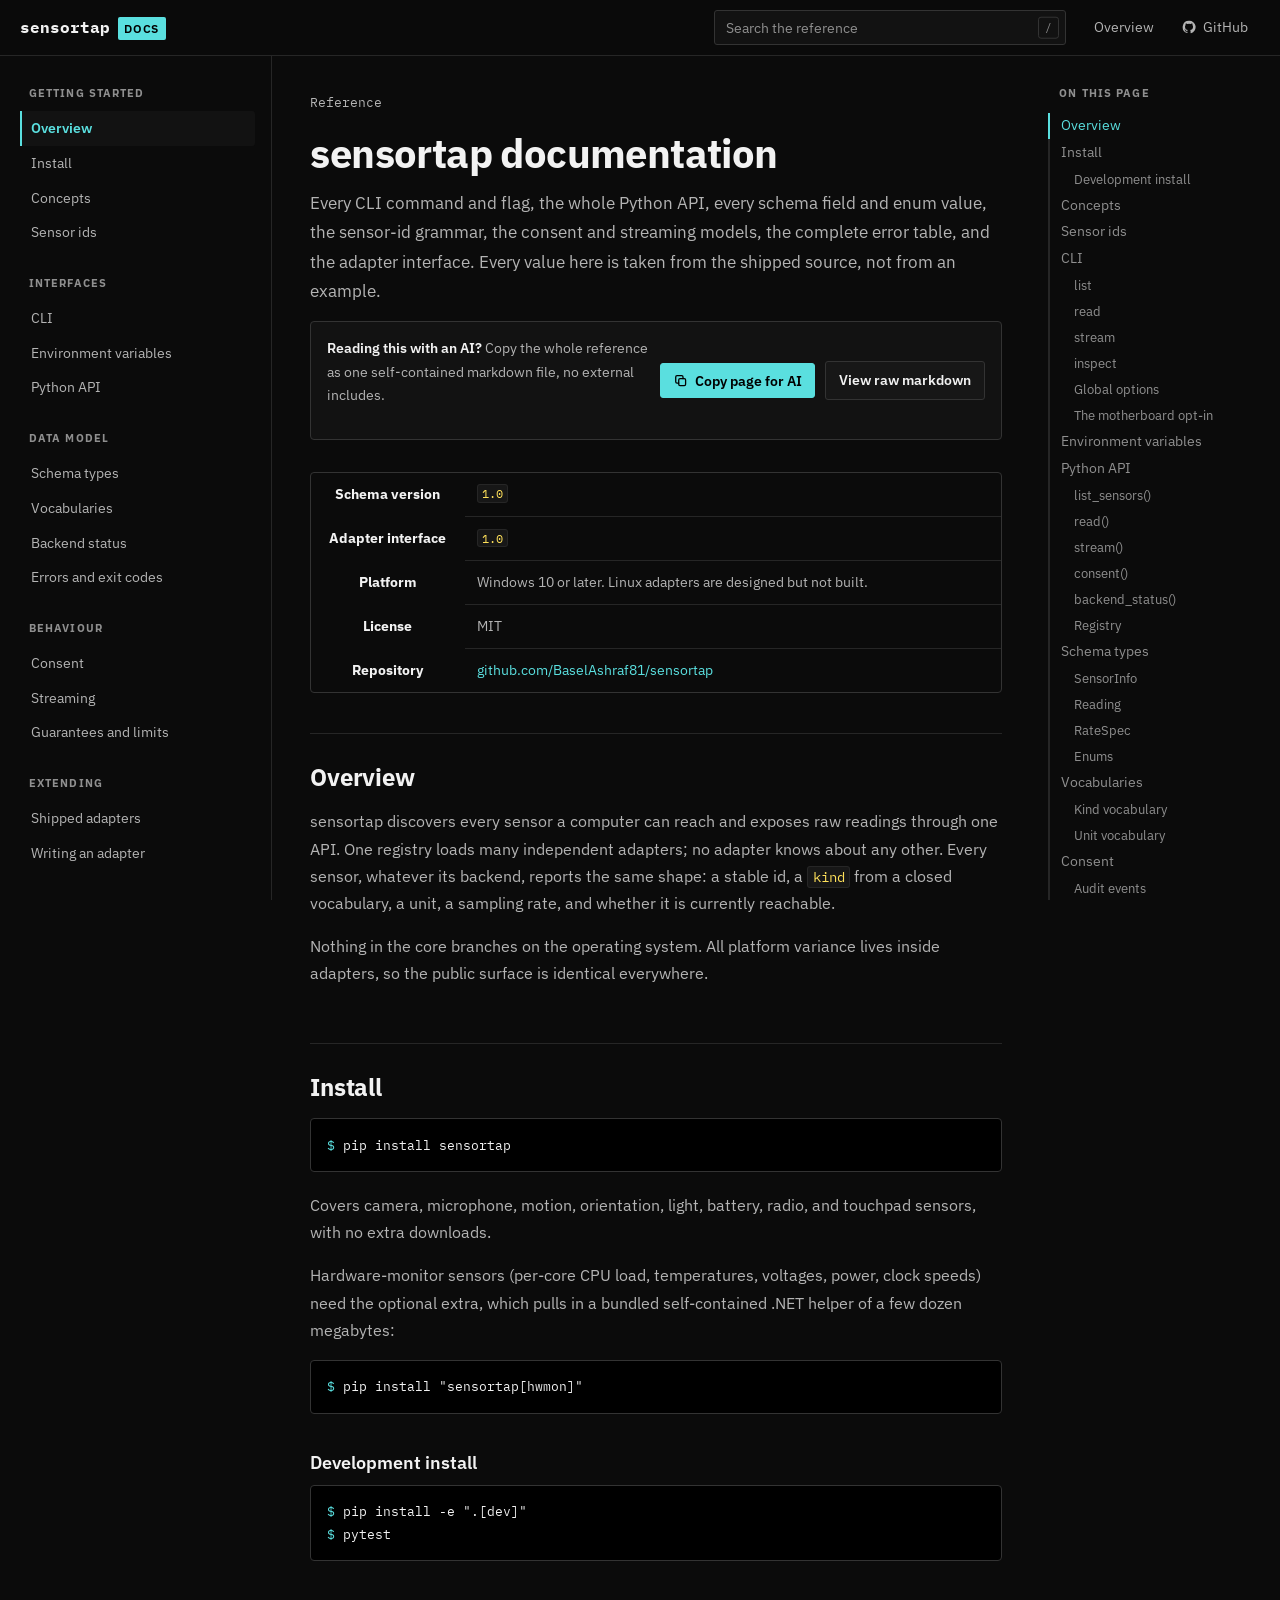
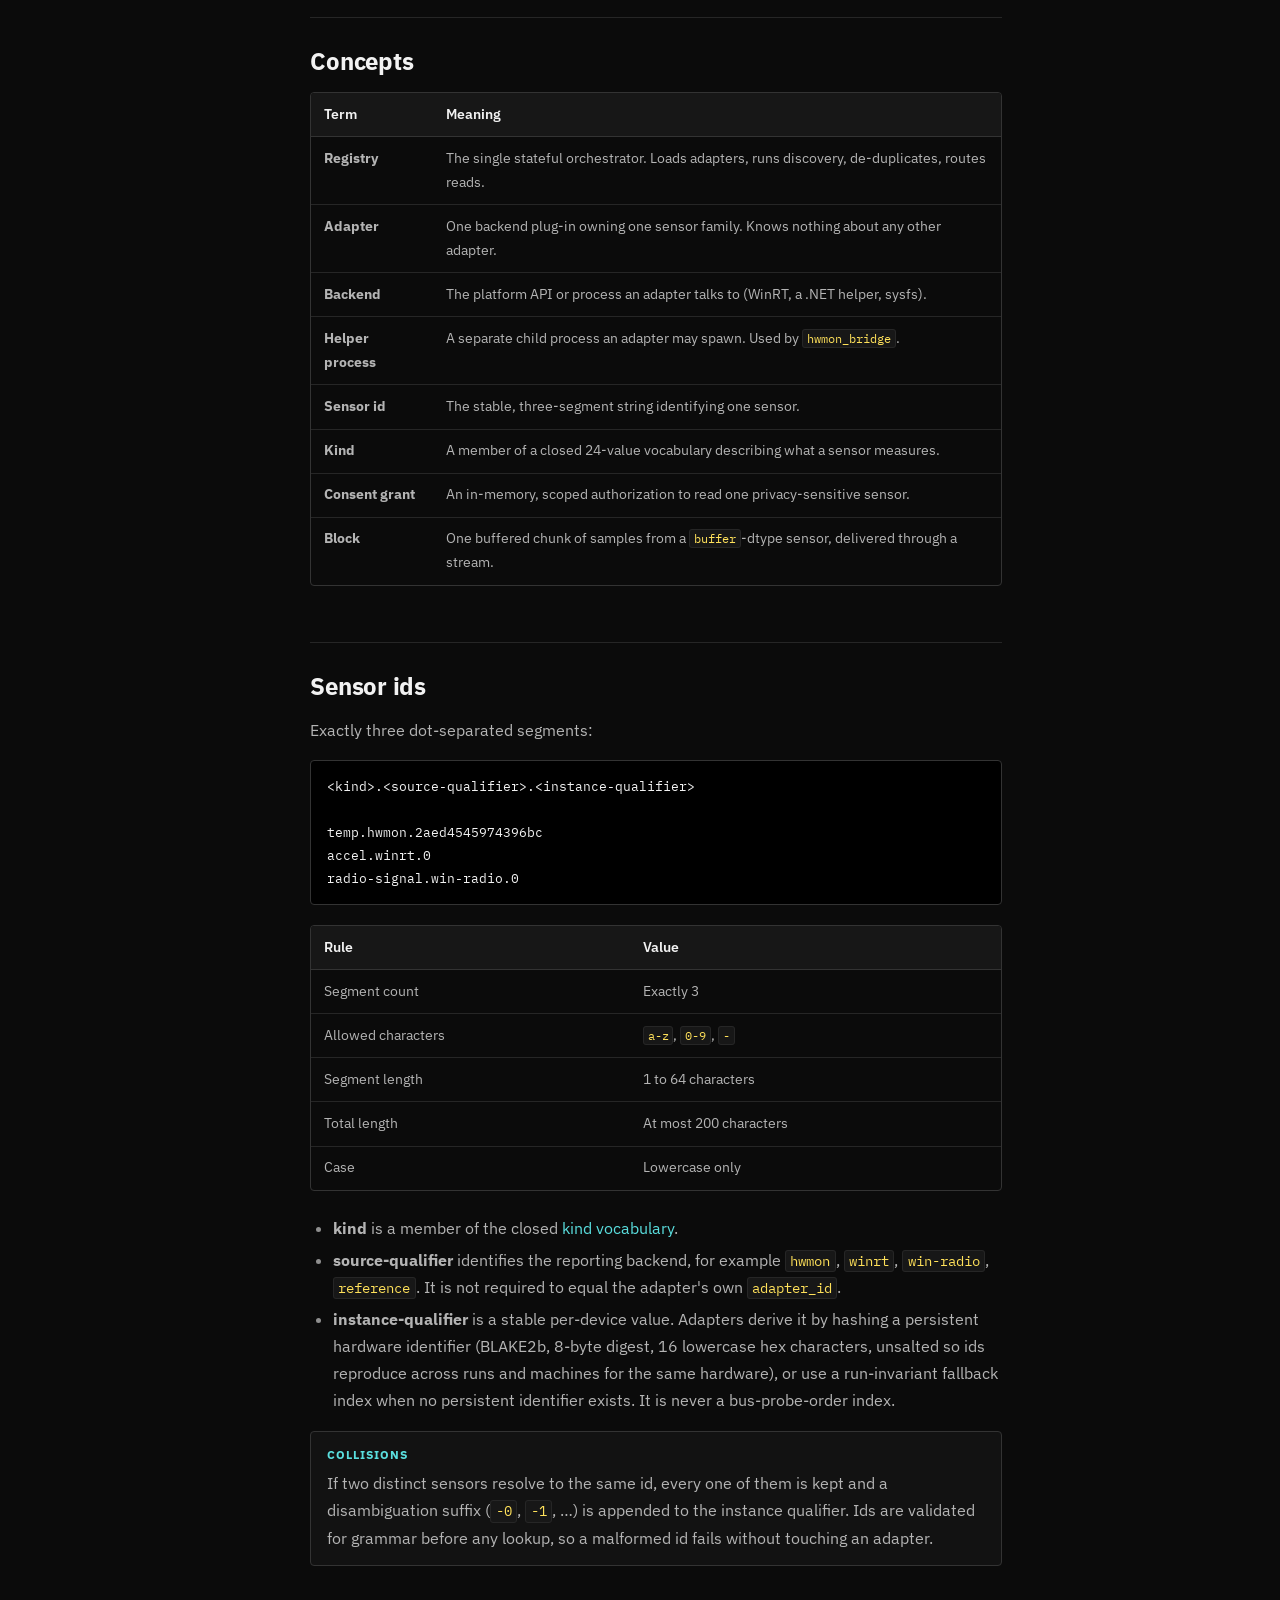
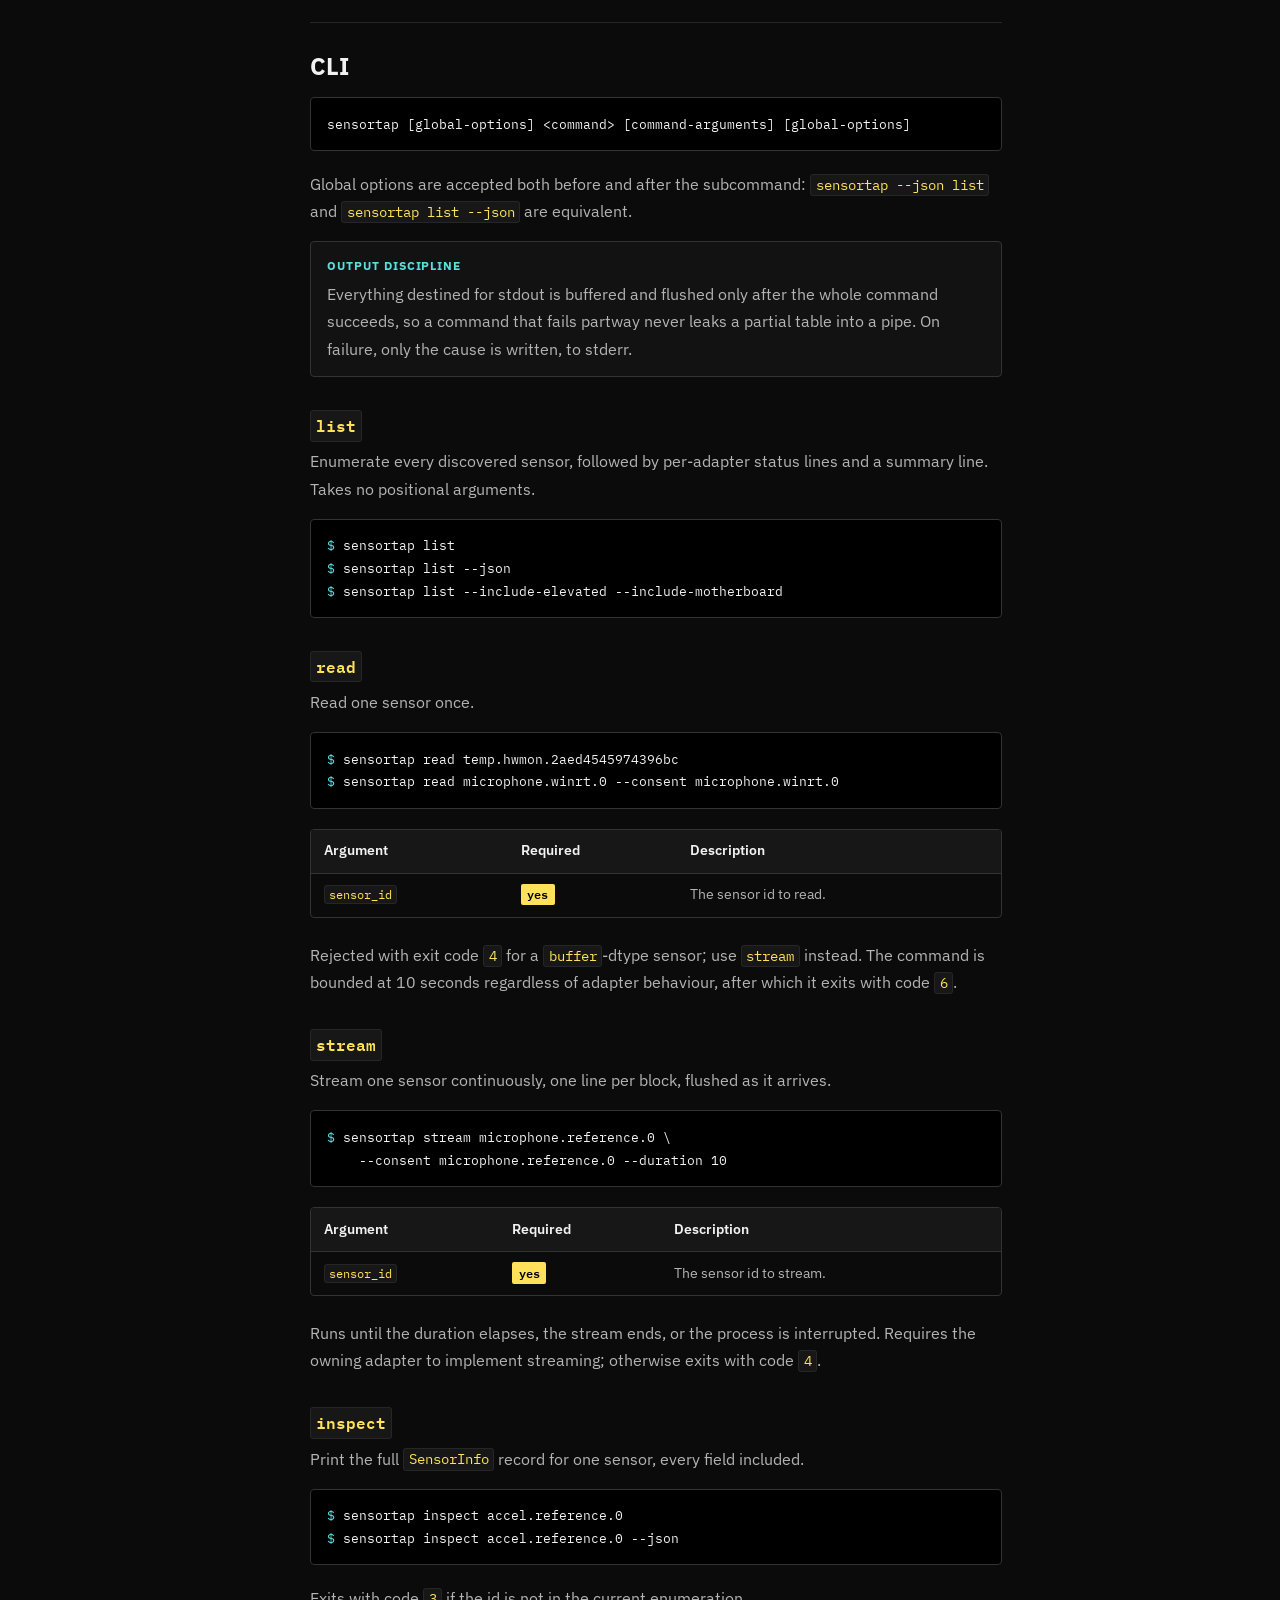
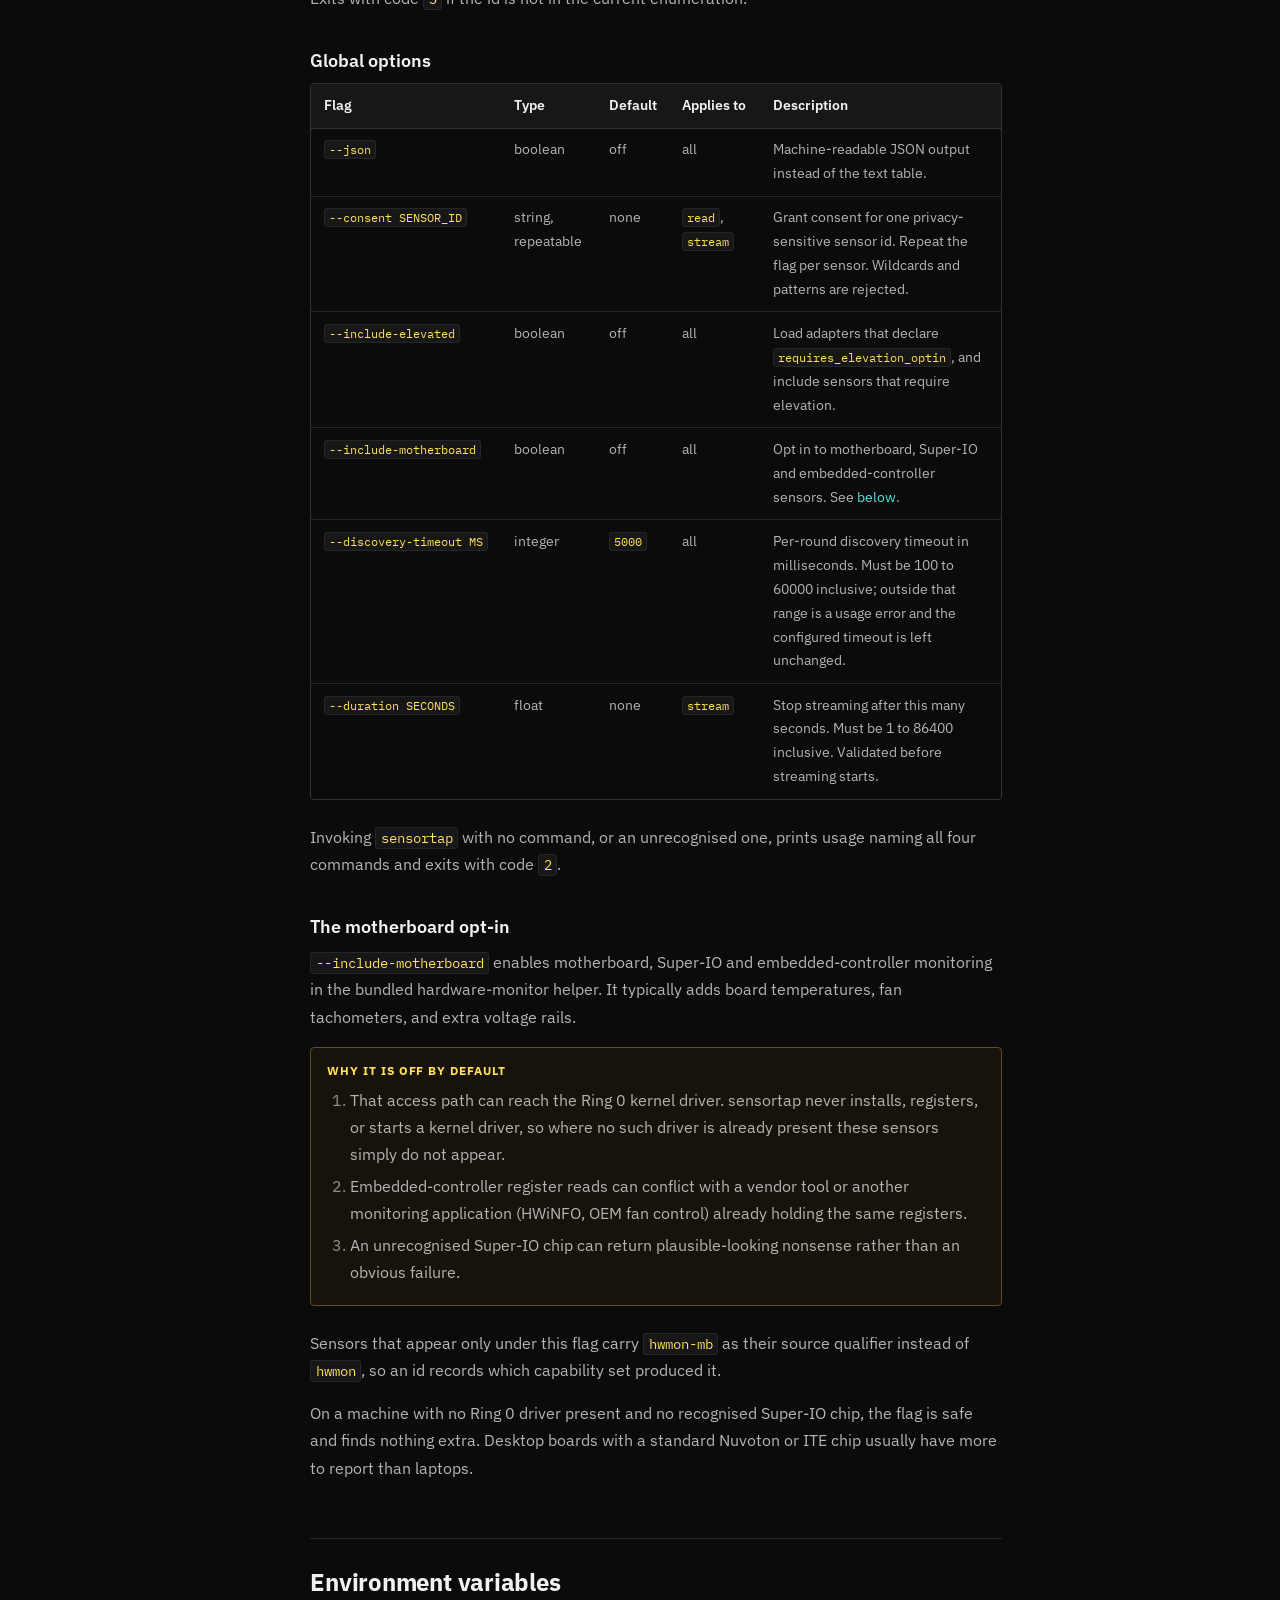
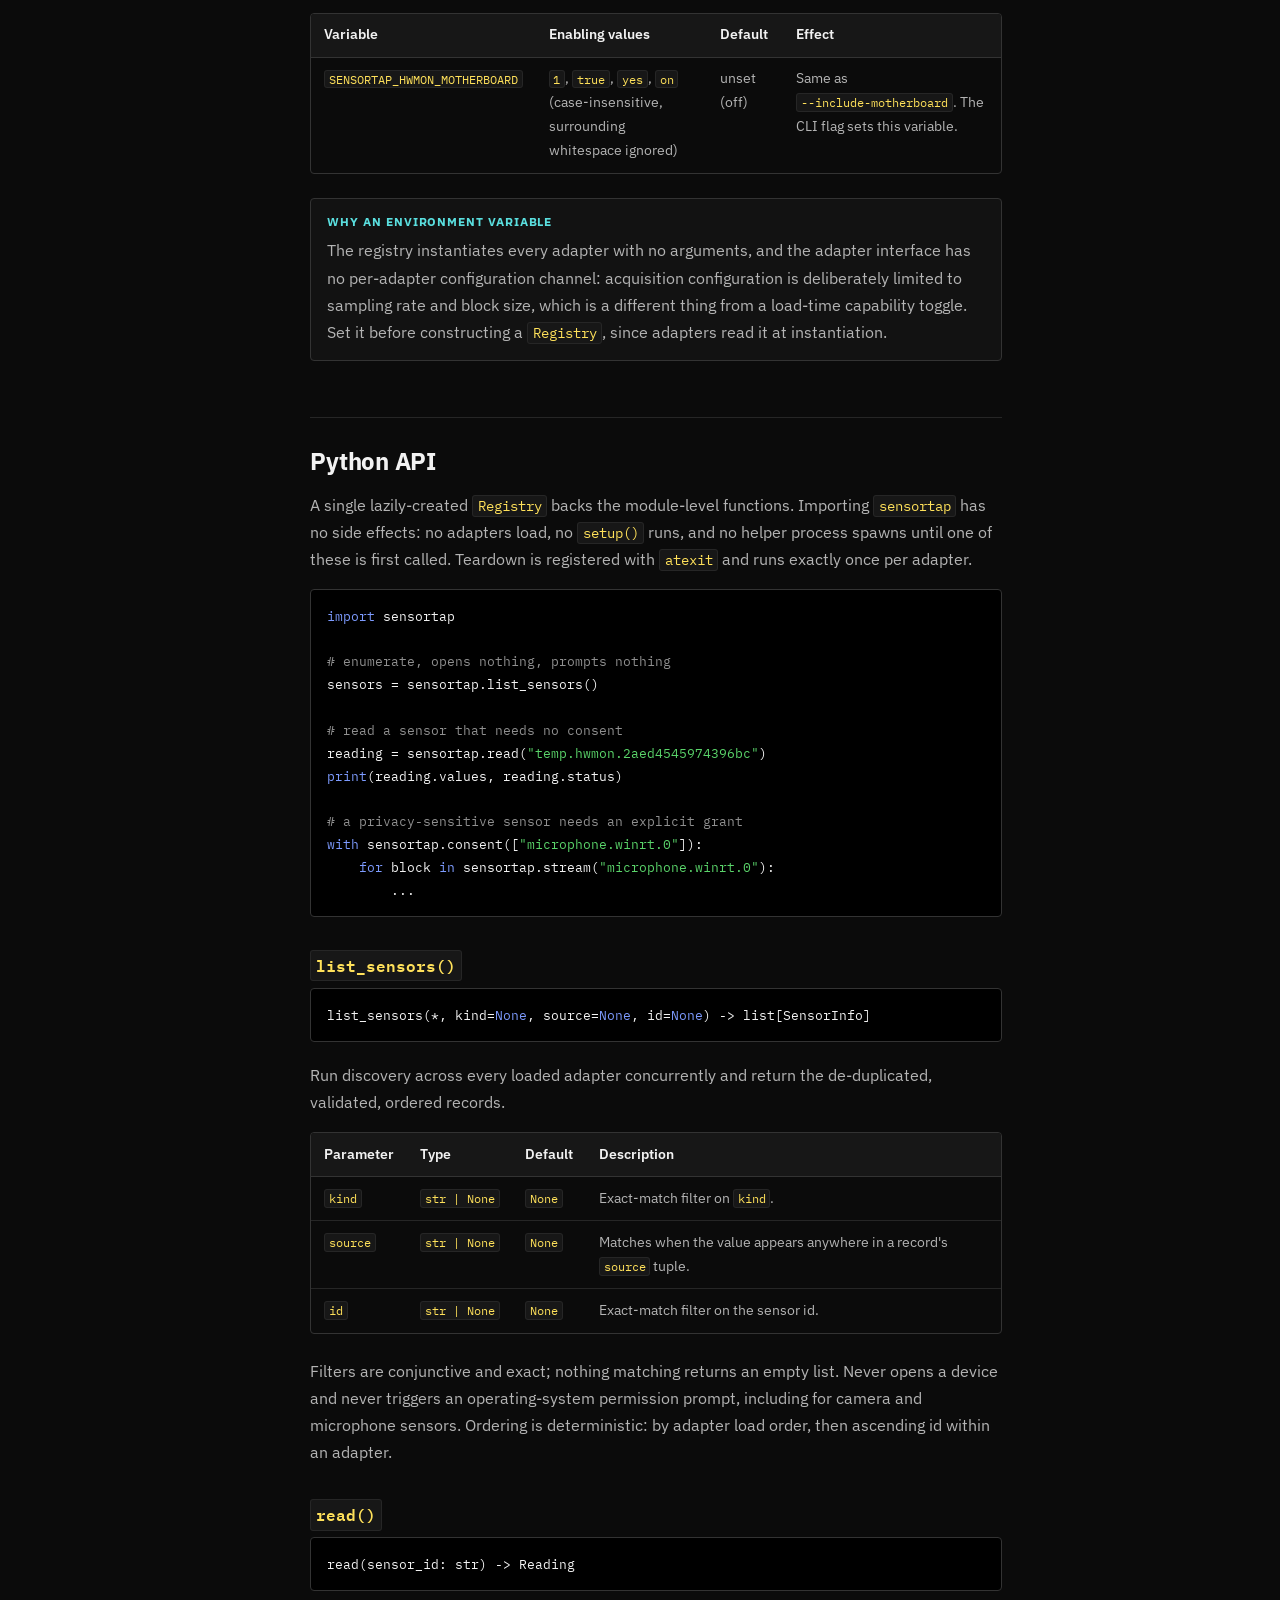
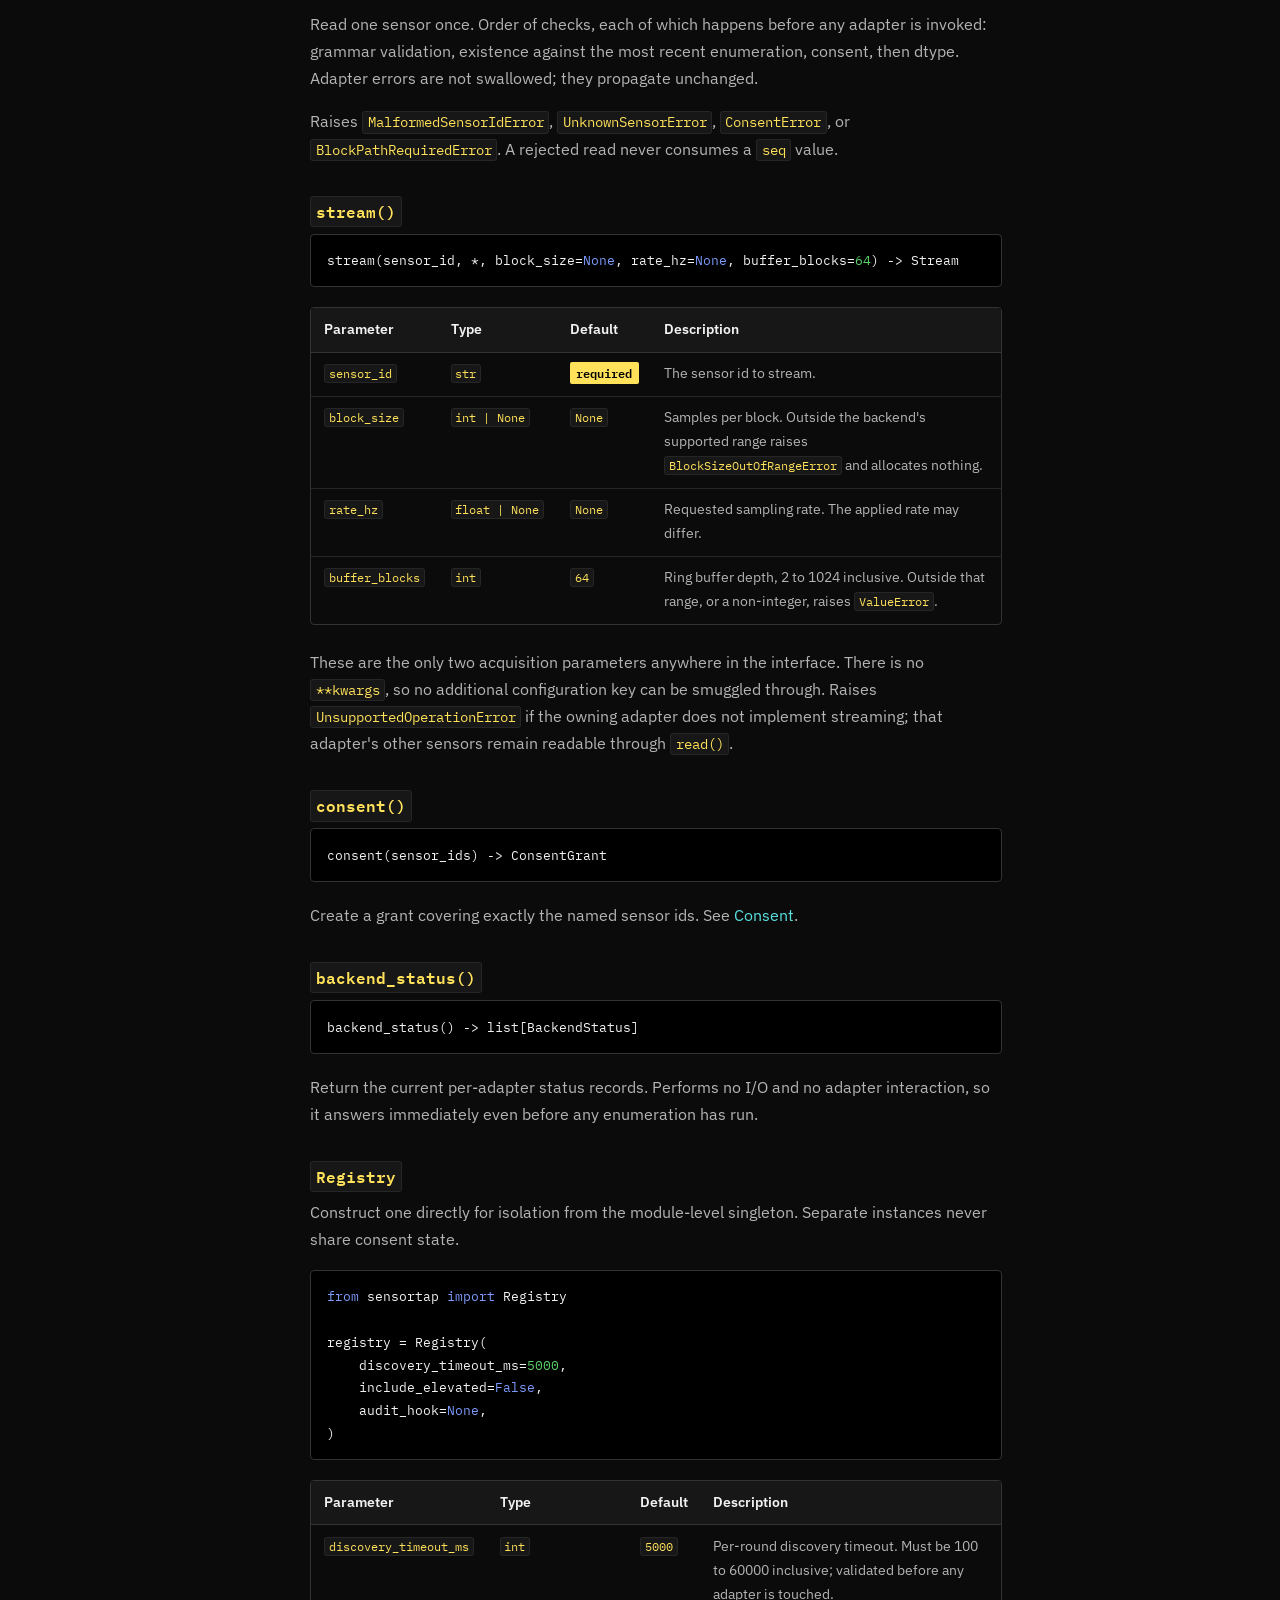
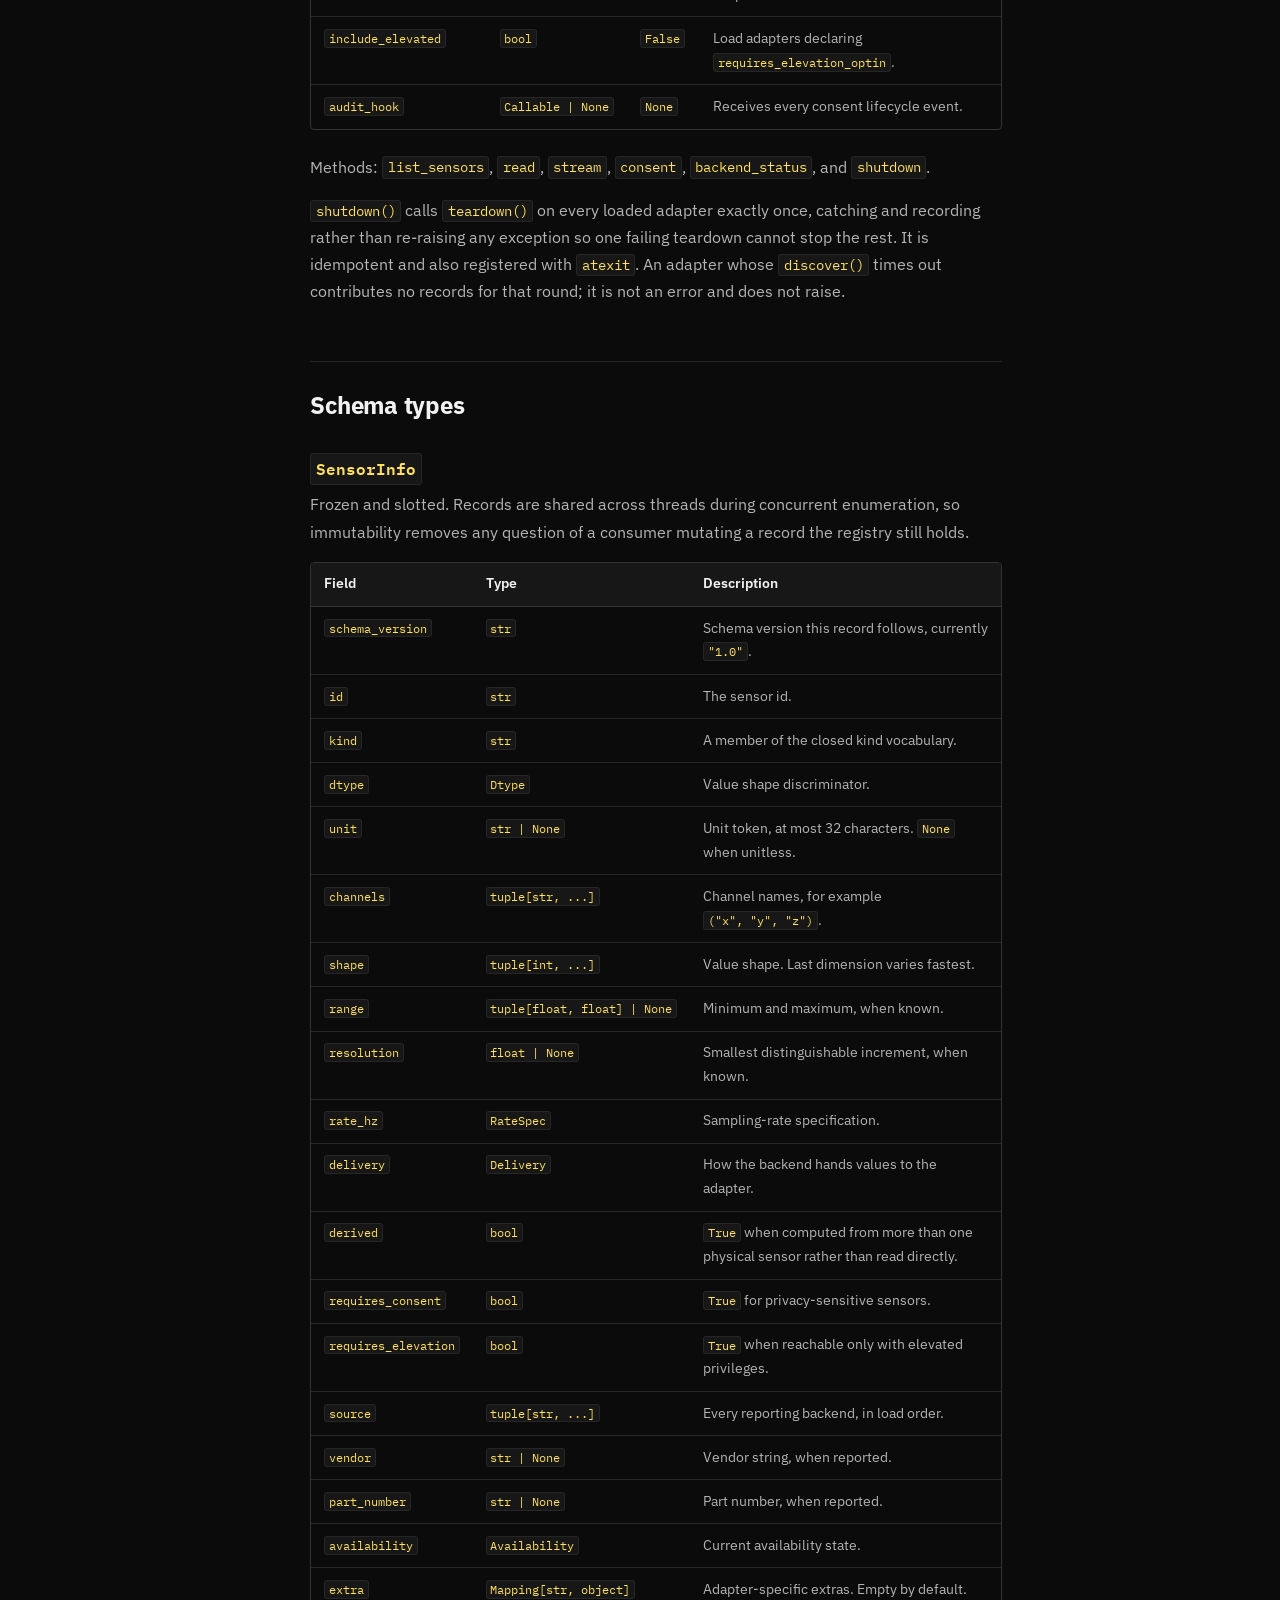
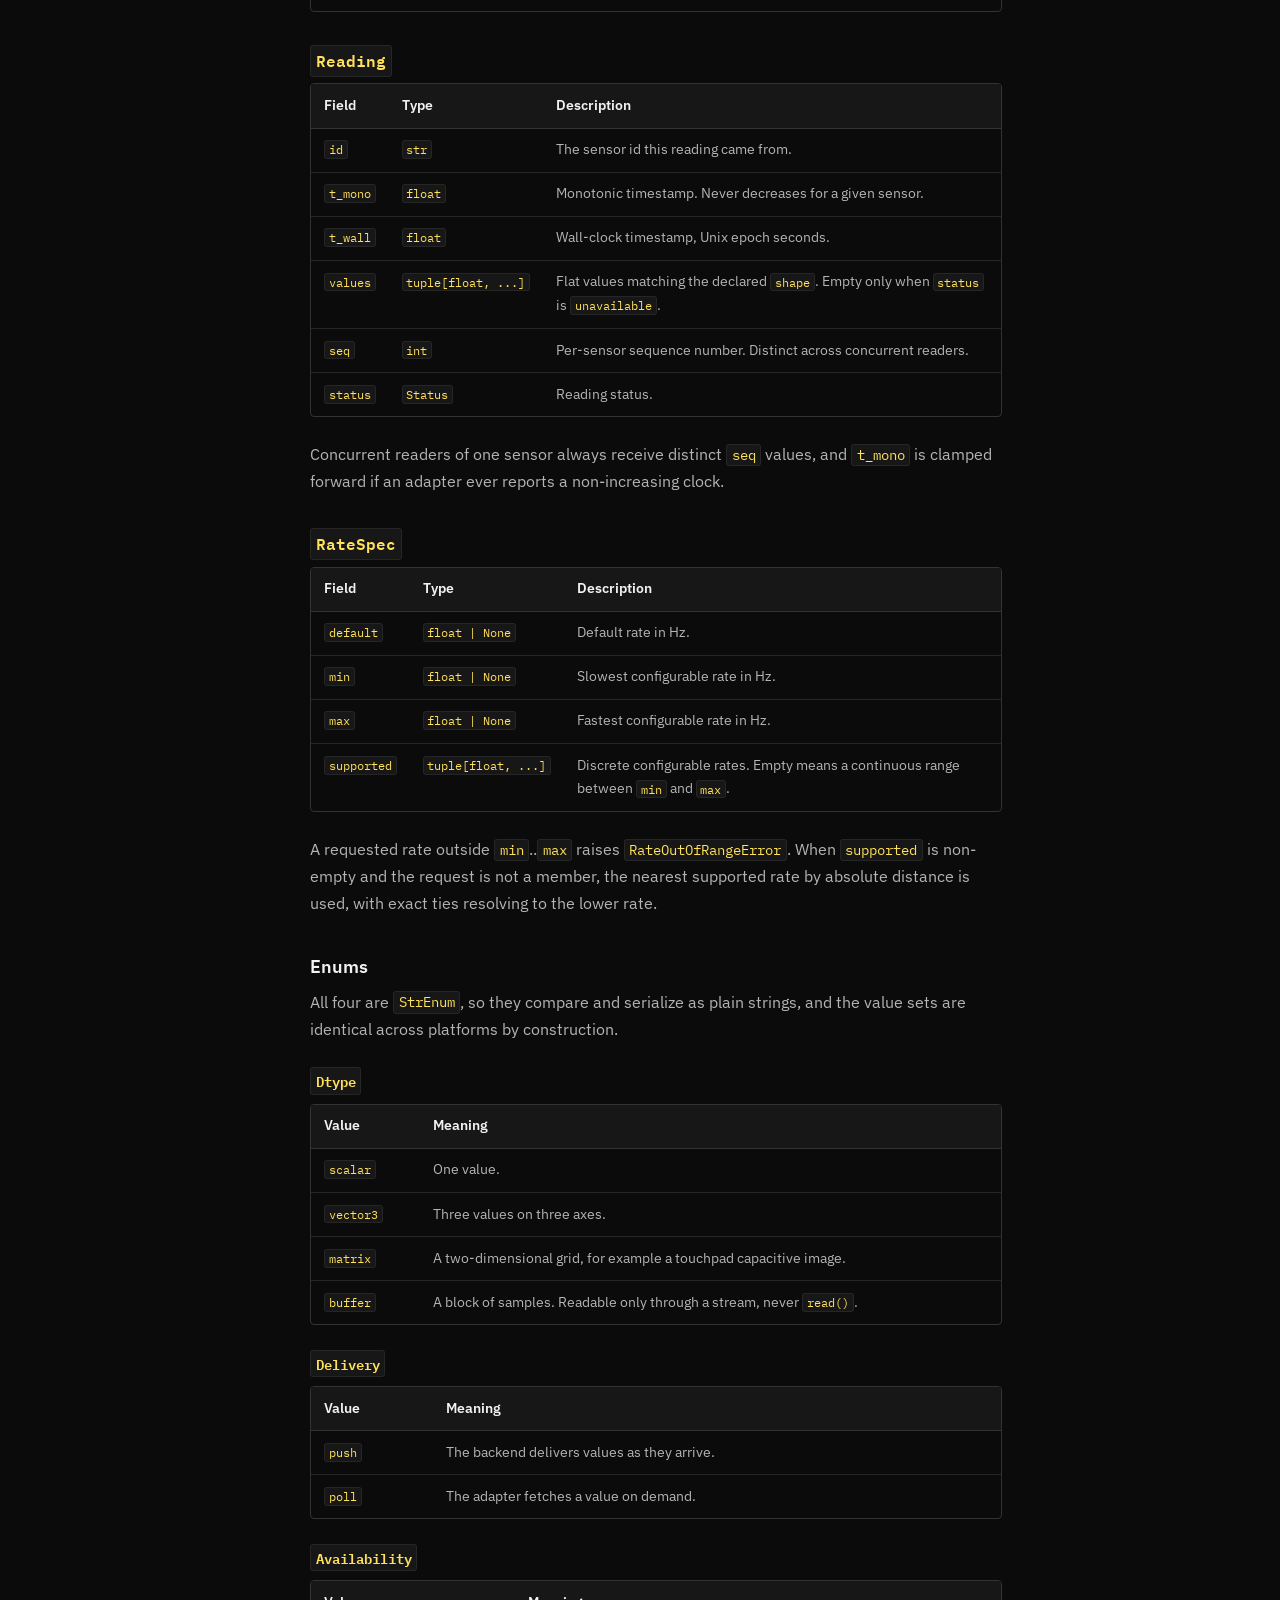
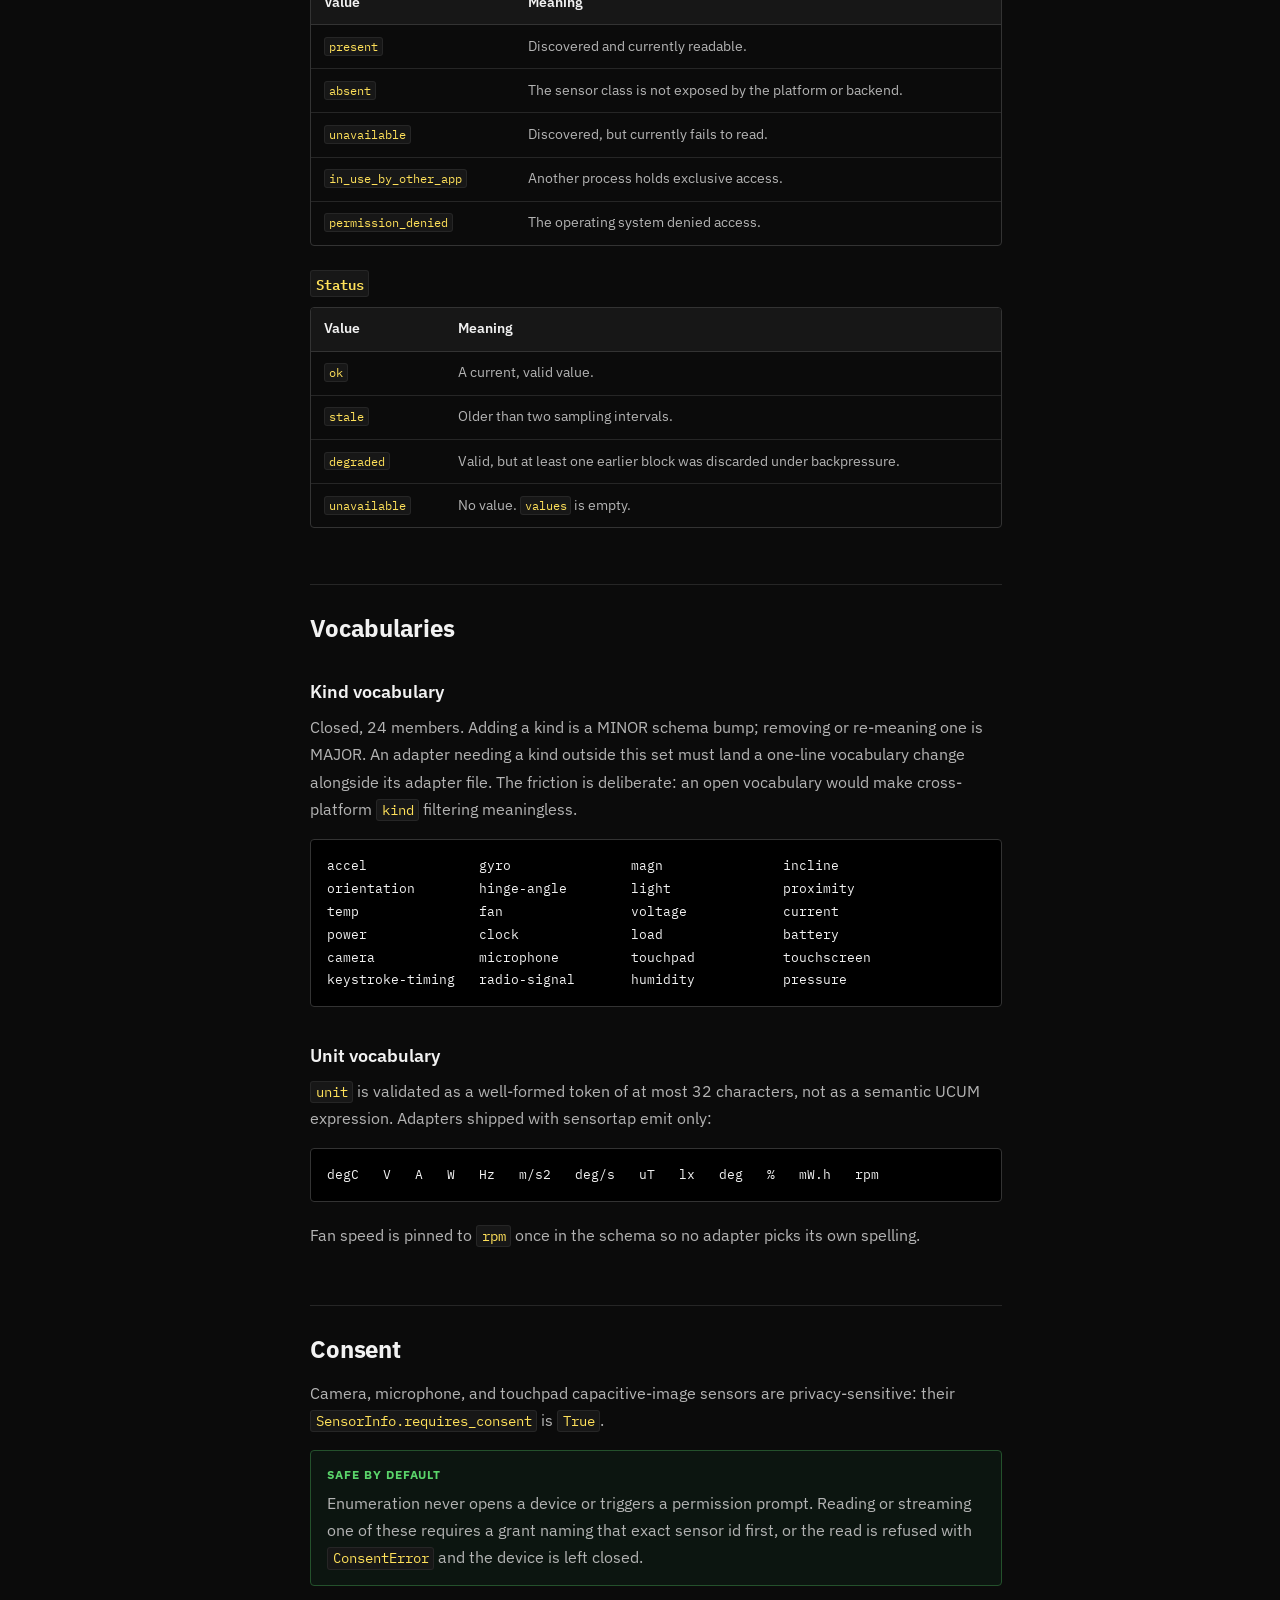
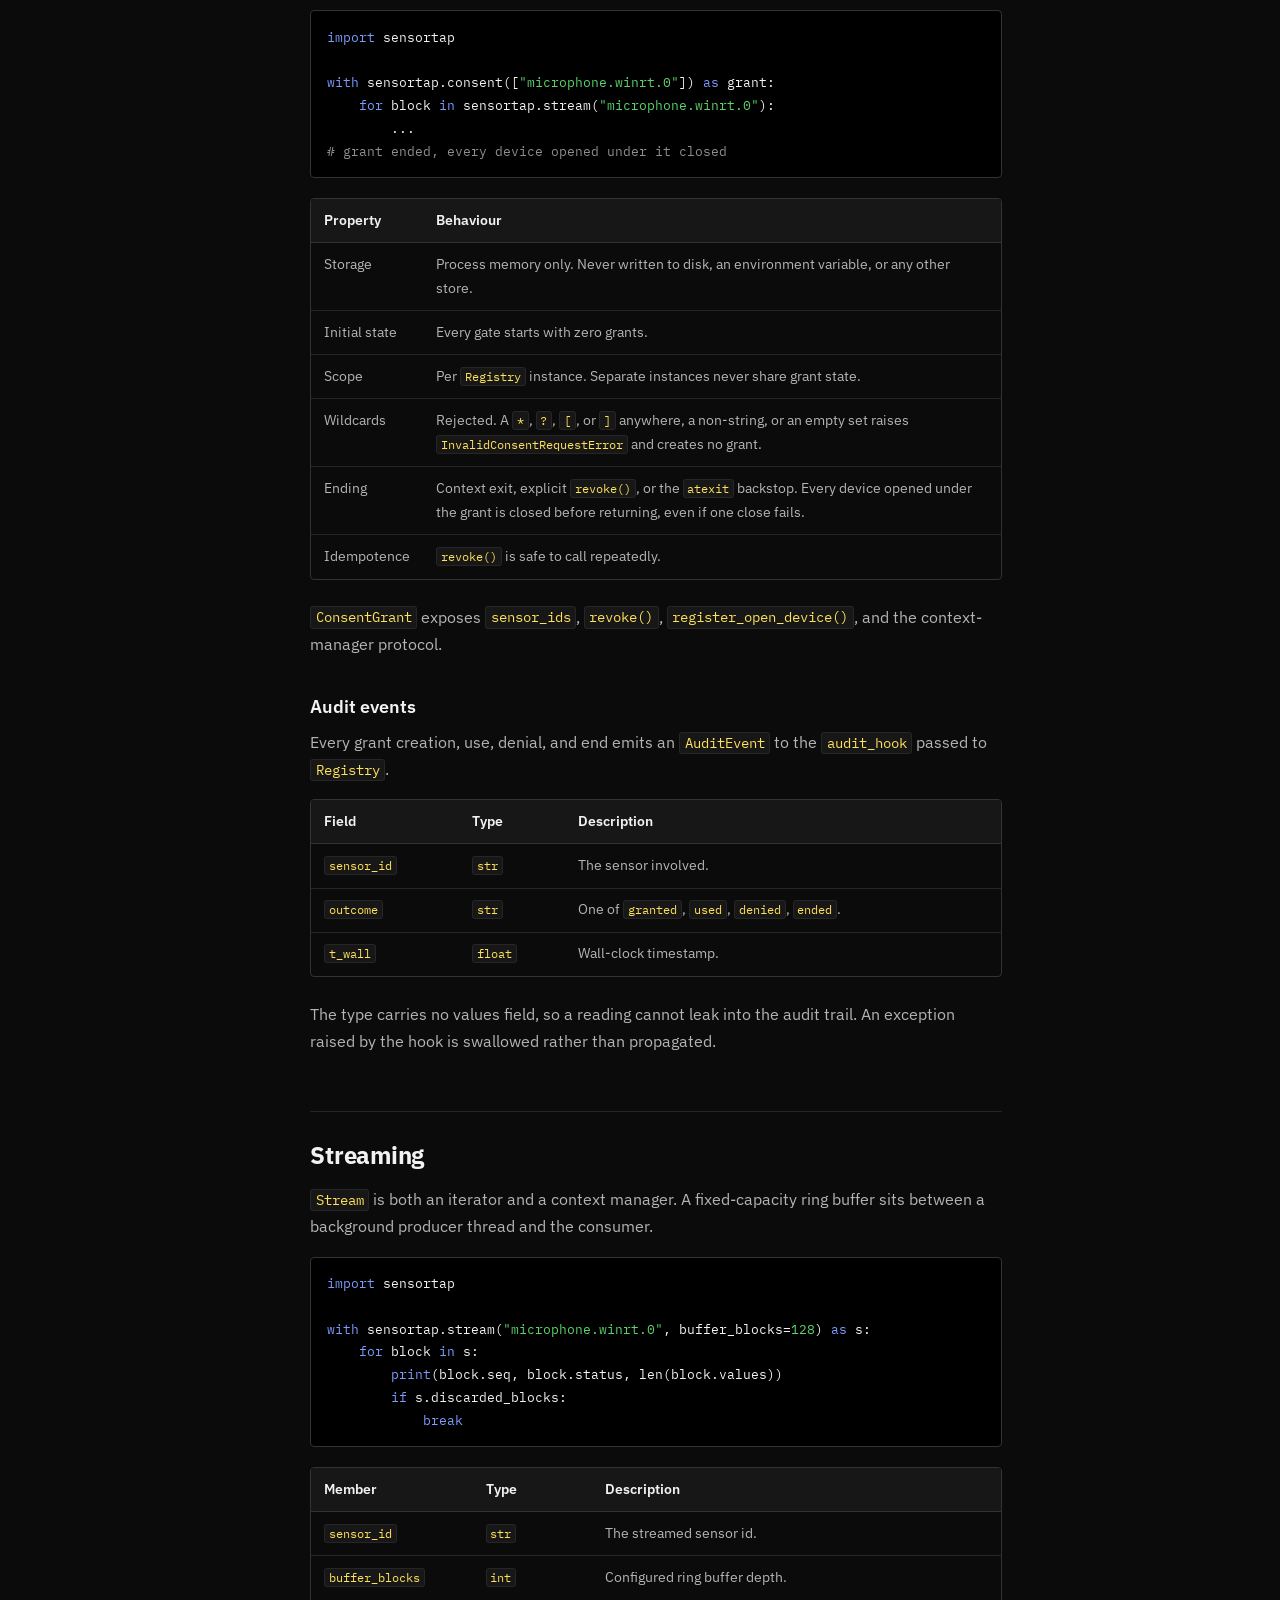
==== docs/site/docs/index.html @ 8d40420c "Add documentation site with search, TOC, and copy-for-AI" ====
<!DOCTYPE html>
<html lang="en">
<head>
<meta charset="utf-8">
<meta name="viewport" content="width=device-width, initial-scale=1">

<title>sensortap documentation: CLI, Python API, schema, adapters</title>
<meta name="description" content="Complete sensortap reference: every CLI command and flag, the Python API, schema fields and enums, sensor-id grammar, consent and streaming models, error and exit-code tables, and the adapter interface.">
<link rel="canonical" href="https://baselashraf.com/sensortap/docs/">
<meta name="author" content="Basel Ashraf">
<meta name="theme-color" content="#0b0b0b">

<meta property="og:type" content="website">
<meta property="og:site_name" content="Basel Ashraf">
<meta property="og:title" content="sensortap documentation">
<meta property="og:description" content="Every CLI command and flag, the Python API, schema fields and enums, the consent and streaming models, and the adapter interface.">
<meta property="og:url" content="https://baselashraf.com/sensortap/docs/">
<meta name="twitter:card" content="summary">
<meta name="twitter:creator" content="@BaselAshraf81">

<script type="application/ld+json">
{
  "@context": "https://schema.org",
  "@type": "TechArticle",
  "headline": "sensortap documentation",
  "url": "https://baselashraf.com/sensortap/docs/",
  "description": "Complete reference for the sensortap CLI, Python API, schema, and adapter interface.",
  "author": { "@type": "Person", "name": "Basel Ashraf", "url": "https://baselashraf.com/" },
  "about": { "@id": "https://baselashraf.com/#sensortap" },
  "isPartOf": { "@type": "WebSite", "url": "https://baselashraf.com/" }
}
</script>

<link rel="icon" href="../icon.svg" type="image/svg+xml">
<link rel="preconnect" href="https://fonts.googleapis.com">
<link rel="preconnect" href="https://fonts.gstatic.com" crossorigin>
<link href="https://fonts.googleapis.com/css2?family=IBM+Plex+Sans:wght@400;500;600;700&family=IBM+Plex+Mono:wght@400;500;600;700&display=swap" rel="stylesheet">
<link rel="stylesheet" href="docs.css">

<script async src="https://www.googletagmanager.com/gtag/js?id=G-GM71X3G33E"></script>
<script>
  window.dataLayer = window.dataLayer || [];
  function gtag() { dataLayer.push(arguments); }
  gtag("js", new Date());
  gtag("config", "G-GM71X3G33E");
</script>
</head>
<body>

<a class="skip" href="#content">Skip to content</a>

<header class="bar">
  <a class="bar__brand" href="../"><b>sensortap</b> <span class="bar__tag">Docs</span></a>

  <div class="bar__spacer"></div>

  <div class="search" role="search">
    <input class="search__input" id="search" type="search" autocomplete="off"
           placeholder="Search the reference" aria-label="Search the documentation"
           aria-controls="search-results" aria-expanded="false">
    <span class="search__kbd">/</span>
    <div class="search__results" id="search-results" role="listbox" hidden></div>
  </div>

  <ul class="bar__links">
    <li><a class="bar__link" href="../">Overview</a></li>
    <li>
      <a class="bar__link" href="https://github.com/BaselAshraf81/sensortap" rel="noopener">
        <svg class="icon" viewBox="0 0 16 16" aria-hidden="true" fill="currentColor"><path d="M8 .8a7.2 7.2 0 0 0-2.28 14.03c.36.07.49-.16.49-.35v-1.24c-2 .44-2.42-.85-2.42-.85-.33-.83-.8-1.05-.8-1.05-.65-.45.05-.44.05-.44.72.05 1.1.74 1.1.74.64 1.1 1.68.78 2.09.6.06-.47.25-.79.46-.97-1.6-.18-3.28-.8-3.28-3.56 0-.79.28-1.43.74-1.94-.07-.18-.32-.91.07-1.9 0 0 .6-.19 1.97.74a6.85 6.85 0 0 1 3.59 0c1.37-.93 1.97-.74 1.97-.74.39.99.14 1.72.07 1.9.46.51.74 1.15.74 1.94 0 2.77-1.69 3.38-3.3 3.56.26.22.49.66.49 1.33v1.97c0 .19.13.42.5.35A7.2 7.2 0 0 0 8 .8Z"/></svg>
        GitHub
      </a>
    </li>
  </ul>
</header>

<details class="navdrawer">
  <summary>
    <svg class="icon" viewBox="0 0 16 16" aria-hidden="true" fill="none" stroke="currentColor" stroke-width="1.6" stroke-linecap="round"><path d="M2.5 4h11M2.5 8h11M2.5 12h11"/></svg>
    Contents
  </summary>
  <div class="navdrawer__body" id="drawer-nav"></div>
</details>

<div class="shell">

  <nav class="nav" id="sidebar" aria-label="Documentation sections">
    <div class="nav__group">
      <p class="nav__title">Getting started</p>
      <ul class="nav__list">
        <li><a class="nav__link" href="#overview">Overview</a></li>
        <li><a class="nav__link" href="#install">Install</a></li>
        <li><a class="nav__link" href="#concepts">Concepts</a></li>
        <li><a class="nav__link" href="#sensor-ids">Sensor ids</a></li>
      </ul>
    </div>
    <div class="nav__group">
      <p class="nav__title">Interfaces</p>
      <ul class="nav__list">
        <li><a class="nav__link" href="#cli">CLI</a></li>
        <li><a class="nav__link" href="#env">Environment variables</a></li>
        <li><a class="nav__link" href="#python-api">Python API</a></li>
      </ul>
    </div>
    <div class="nav__group">
      <p class="nav__title">Data model</p>
      <ul class="nav__list">
        <li><a class="nav__link" href="#schema">Schema types</a></li>
        <li><a class="nav__link" href="#vocabularies">Vocabularies</a></li>
        <li><a class="nav__link" href="#backend-status">Backend status</a></li>
        <li><a class="nav__link" href="#errors">Errors and exit codes</a></li>
      </ul>
    </div>
    <div class="nav__group">
      <p class="nav__title">Behaviour</p>
      <ul class="nav__list">
        <li><a class="nav__link" href="#consent">Consent</a></li>
        <li><a class="nav__link" href="#streaming">Streaming</a></li>
        <li><a class="nav__link" href="#guarantees">Guarantees and limits</a></li>
      </ul>
    </div>
    <div class="nav__group">
      <p class="nav__title">Extending</p>
      <ul class="nav__list">
        <li><a class="nav__link" href="#adapters">Shipped adapters</a></li>
        <li><a class="nav__link" href="#writing-adapters">Writing an adapter</a></li>
      </ul>
    </div>
  </nav>

  <main class="doc" id="content">
    <div class="doc__inner">

      <p class="doc__eyebrow">Reference</p>
      <h1>sensortap documentation</h1>
      <p class="doc__lede">
        Every CLI command and flag, the whole Python API, every schema field and enum value,
        the sensor&#8209;id grammar, the consent and streaming models, the complete error table,
        and the adapter interface. Every value here is taken from the shipped source, not from
        an example.
      </p>

      <div class="ai">
        <p class="ai__text">
          <b>Reading this with an AI?</b> Copy the whole reference as one self-contained
          markdown file, no external includes.
        </p>
        <button class="btn btn--primary" type="button" id="copy-md" data-src="../reference.md">
          <svg class="icon" viewBox="0 0 16 16" aria-hidden="true" fill="none" stroke="currentColor" stroke-width="1.5" stroke-linecap="round" stroke-linejoin="round"><rect x="5.5" y="5.5" width="8" height="8" rx="1.5"/><path d="M10.5 5.5v-2a1.5 1.5 0 0 0-1.5-1.5H3.5A1.5 1.5 0 0 0 2 3.5v5.5A1.5 1.5 0 0 0 3.5 10.5h2"/></svg>
          Copy page for AI
        </button>
        <a class="btn" href="../reference.md">View raw markdown</a>
      </div>

      <div class="tablewrap">
        <table>
          <tbody>
            <tr><th>Schema version</th><td><code>1.0</code></td></tr>
            <tr><th>Adapter interface</th><td><code>1.0</code></td></tr>
            <tr><th>Platform</th><td>Windows 10 or later. Linux adapters are designed but not built.</td></tr>
            <tr><th>License</th><td>MIT</td></tr>
            <tr><th>Repository</th><td><a href="https://github.com/BaselAshraf81/sensortap" rel="noopener">github.com/BaselAshraf81/sensortap</a></td></tr>
          </tbody>
        </table>
      </div>

      <!-- ================= OVERVIEW ================= -->
      <h2 id="overview">Overview<a class="anchor" href="#overview" aria-label="Link to Overview">#</a></h2>

      <p>
        sensortap discovers every sensor a computer can reach and exposes raw readings through
        one API. One registry loads many independent adapters; no adapter knows about any other.
        Every sensor, whatever its backend, reports the same shape: a stable id, a
        <code>kind</code> from a closed vocabulary, a unit, a sampling rate, and whether it is
        currently reachable.
      </p>
      <p>
        Nothing in the core branches on the operating system. All platform variance lives inside
        adapters, so the public surface is identical everywhere.
      </p>

      <!-- ================= INSTALL ================= -->
      <h2 id="install">Install<a class="anchor" href="#install" aria-label="Link to Install">#</a></h2>

      <div class="code code--sh">
        <pre><code><span class="tok-p">$</span> pip install sensortap</code></pre>
      </div>

      <p>
        Covers camera, microphone, motion, orientation, light, battery, radio, and touchpad
        sensors, with no extra downloads.
      </p>
      <p>
        Hardware-monitor sensors (per-core CPU load, temperatures, voltages, power, clock
        speeds) need the optional extra, which pulls in a bundled self-contained .NET helper of
        a few dozen megabytes:
      </p>

      <div class="code code--sh">
        <pre><code><span class="tok-p">$</span> pip install "sensortap[hwmon]"</code></pre>
      </div>

      <h3 id="install-dev">Development install<a class="anchor" href="#install-dev" aria-label="Link to Development install">#</a></h3>

      <div class="code code--sh">
        <pre><code><span class="tok-p">$</span> pip install -e ".[dev]"
<span class="tok-p">$</span> pytest</code></pre>
      </div>

      <!-- ================= CONCEPTS ================= -->
      <h2 id="concepts">Concepts<a class="anchor" href="#concepts" aria-label="Link to Concepts">#</a></h2>

      <div class="tablewrap">
        <table>
          <thead><tr><th>Term</th><th>Meaning</th></tr></thead>
          <tbody>
            <tr><td><b>Registry</b></td><td>The single stateful orchestrator. Loads adapters, runs discovery, de-duplicates, routes reads.</td></tr>
            <tr><td><b>Adapter</b></td><td>One backend plug-in owning one sensor family. Knows nothing about any other adapter.</td></tr>
            <tr><td><b>Backend</b></td><td>The platform API or process an adapter talks to (WinRT, a .NET helper, sysfs).</td></tr>
            <tr><td><b>Helper process</b></td><td>A separate child process an adapter may spawn. Used by <code>hwmon_bridge</code>.</td></tr>
            <tr><td><b>Sensor id</b></td><td>The stable, three-segment string identifying one sensor.</td></tr>
            <tr><td><b>Kind</b></td><td>A member of a closed 24-value vocabulary describing what a sensor measures.</td></tr>
            <tr><td><b>Consent grant</b></td><td>An in-memory, scoped authorization to read one privacy-sensitive sensor.</td></tr>
            <tr><td><b>Block</b></td><td>One buffered chunk of samples from a <code>buffer</code>-dtype sensor, delivered through a stream.</td></tr>
          </tbody>
        </table>
      </div>

      <!-- ================= SENSOR IDS ================= -->
      <h2 id="sensor-ids">Sensor ids<a class="anchor" href="#sensor-ids" aria-label="Link to Sensor ids">#</a></h2>

      <p>Exactly three dot-separated segments:</p>

      <div class="code">
        <pre><code>&lt;kind&gt;.&lt;source-qualifier&gt;.&lt;instance-qualifier&gt;

temp.hwmon.2aed4545974396bc
accel.winrt.0
radio-signal.win-radio.0</code></pre>
      </div>

      <div class="tablewrap">
        <table>
          <thead><tr><th>Rule</th><th>Value</th></tr></thead>
          <tbody>
            <tr><td>Segment count</td><td>Exactly 3</td></tr>
            <tr><td>Allowed characters</td><td><code>a-z</code>, <code>0-9</code>, <code>-</code></td></tr>
            <tr><td>Segment length</td><td>1 to 64 characters</td></tr>
            <tr><td>Total length</td><td>At most 200 characters</td></tr>
            <tr><td>Case</td><td>Lowercase only</td></tr>
          </tbody>
        </table>
      </div>

      <ul>
        <li><b>kind</b> is a member of the closed <a href="#kind-vocabulary">kind vocabulary</a>.</li>
        <li><b>source-qualifier</b> identifies the reporting backend, for example <code>hwmon</code>, <code>winrt</code>, <code>win-radio</code>, <code>reference</code>. It is not required to equal the adapter's own <code>adapter_id</code>.</li>
        <li><b>instance-qualifier</b> is a stable per-device value. Adapters derive it by hashing a persistent hardware identifier (BLAKE2b, 8-byte digest, 16 lowercase hex characters, unsalted so ids reproduce across runs and machines for the same hardware), or use a run-invariant fallback index when no persistent identifier exists. It is never a bus-probe-order index.</li>
      </ul>

      <div class="note note--info">
        <span class="note__label">Collisions</span>
        <p>
          If two distinct sensors resolve to the same id, every one of them is kept and a
          disambiguation suffix (<code>-0</code>, <code>-1</code>, …) is appended to the instance
          qualifier. Ids are validated for grammar before any lookup, so a malformed id fails
          without touching an adapter.
        </p>
      </div>

      <!-- ================= CLI ================= -->
      <h2 id="cli">CLI<a class="anchor" href="#cli" aria-label="Link to CLI">#</a></h2>

      <div class="code">
        <pre><code>sensortap [global-options] &lt;command&gt; [command-arguments] [global-options]</code></pre>
      </div>

      <p>
        Global options are accepted both before and after the subcommand:
        <code>sensortap --json list</code> and <code>sensortap list --json</code> are equivalent.
      </p>

      <div class="note note--info">
        <span class="note__label">Output discipline</span>
        <p>
          Everything destined for stdout is buffered and flushed only after the whole command
          succeeds, so a command that fails partway never leaks a partial table into a pipe. On
          failure, only the cause is written, to stderr.
        </p>
      </div>

      <h3 id="cli-list"><code>list</code><a class="anchor" href="#cli-list" aria-label="Link to list">#</a></h3>
      <p>
        Enumerate every discovered sensor, followed by per-adapter status lines and a summary
        line. Takes no positional arguments.
      </p>
      <div class="code code--sh">
        <pre><code><span class="tok-p">$</span> sensortap list
<span class="tok-p">$</span> sensortap list --json
<span class="tok-p">$</span> sensortap list --include-elevated --include-motherboard</code></pre>
      </div>

      <h3 id="cli-read"><code>read</code><a class="anchor" href="#cli-read" aria-label="Link to read">#</a></h3>
      <p>Read one sensor once.</p>
      <div class="code code--sh">
        <pre><code><span class="tok-p">$</span> sensortap read temp.hwmon.2aed4545974396bc
<span class="tok-p">$</span> sensortap read microphone.winrt.0 --consent microphone.winrt.0</code></pre>
      </div>
      <div class="tablewrap">
        <table>
          <thead><tr><th>Argument</th><th>Required</th><th>Description</th></tr></thead>
          <tbody>
            <tr><td><code>sensor_id</code></td><td><span class="pill pill--req">yes</span></td><td>The sensor id to read.</td></tr>
          </tbody>
        </table>
      </div>
      <p>
        Rejected with exit code <code>4</code> for a <code>buffer</code>-dtype sensor; use
        <a href="#cli-stream"><code>stream</code></a> instead. The command is bounded at
        10&nbsp;seconds regardless of adapter behaviour, after which it exits with code
        <code>6</code>.
      </p>

      <h3 id="cli-stream"><code>stream</code><a class="anchor" href="#cli-stream" aria-label="Link to stream">#</a></h3>
      <p>Stream one sensor continuously, one line per block, flushed as it arrives.</p>
      <div class="code code--sh">
        <pre><code><span class="tok-p">$</span> sensortap stream microphone.reference.0 \
    --consent microphone.reference.0 --duration 10</code></pre>
      </div>
      <div class="tablewrap">
        <table>
          <thead><tr><th>Argument</th><th>Required</th><th>Description</th></tr></thead>
          <tbody>
            <tr><td><code>sensor_id</code></td><td><span class="pill pill--req">yes</span></td><td>The sensor id to stream.</td></tr>
          </tbody>
        </table>
      </div>
      <p>
        Runs until the duration elapses, the stream ends, or the process is interrupted.
        Requires the owning adapter to implement streaming; otherwise exits with code
        <code>4</code>.
      </p>

      <h3 id="cli-inspect"><code>inspect</code><a class="anchor" href="#cli-inspect" aria-label="Link to inspect">#</a></h3>
      <p>Print the full <a href="#sensorinfo"><code>SensorInfo</code></a> record for one sensor, every field included.</p>
      <div class="code code--sh">
        <pre><code><span class="tok-p">$</span> sensortap inspect accel.reference.0
<span class="tok-p">$</span> sensortap inspect accel.reference.0 --json</code></pre>
      </div>
      <p>Exits with code <code>3</code> if the id is not in the current enumeration.</p>

      <h3 id="cli-options">Global options<a class="anchor" href="#cli-options" aria-label="Link to Global options">#</a></h3>

      <div class="tablewrap">
        <table>
          <thead><tr><th>Flag</th><th>Type</th><th>Default</th><th>Applies to</th><th>Description</th></tr></thead>
          <tbody>
            <tr>
              <td><code>--json</code></td><td>boolean</td><td>off</td><td>all</td>
              <td>Machine-readable JSON output instead of the text table.</td>
            </tr>
            <tr>
              <td><code>--consent SENSOR_ID</code></td><td>string, repeatable</td><td>none</td><td><code>read</code>, <code>stream</code></td>
              <td>Grant consent for one privacy-sensitive sensor id. Repeat the flag per sensor. Wildcards and patterns are rejected.</td>
            </tr>
            <tr>
              <td><code>--include-elevated</code></td><td>boolean</td><td>off</td><td>all</td>
              <td>Load adapters that declare <code>requires_elevation_optin</code>, and include sensors that require elevation.</td>
            </tr>
            <tr>
              <td><code>--include-motherboard</code></td><td>boolean</td><td>off</td><td>all</td>
              <td>Opt in to motherboard, Super-IO and embedded-controller sensors. See <a href="#cli-motherboard">below</a>.</td>
            </tr>
            <tr>
              <td><code>--discovery-timeout MS</code></td><td>integer</td><td><code>5000</code></td><td>all</td>
              <td>Per-round discovery timeout in milliseconds. Must be 100 to 60000 inclusive; outside that range is a usage error and the configured timeout is left unchanged.</td>
            </tr>
            <tr>
              <td><code>--duration SECONDS</code></td><td>float</td><td>none</td><td><code>stream</code></td>
              <td>Stop streaming after this many seconds. Must be 1 to 86400 inclusive. Validated before streaming starts.</td>
            </tr>
          </tbody>
        </table>
      </div>

      <p>
        Invoking <code>sensortap</code> with no command, or an unrecognised one, prints usage
        naming all four commands and exits with code <code>2</code>.
      </p>

      <h3 id="cli-motherboard">The motherboard opt-in<a class="anchor" href="#cli-motherboard" aria-label="Link to The motherboard opt-in">#</a></h3>

      <p>
        <code>--include-motherboard</code> enables motherboard, Super-IO and
        embedded-controller monitoring in the bundled hardware-monitor helper. It typically adds
        board temperatures, fan tachometers, and extra voltage rails.
      </p>

      <div class="note note--warn">
        <span class="note__label">Why it is off by default</span>
        <ol>
          <li>That access path can reach the Ring&nbsp;0 kernel driver. sensortap never installs, registers, or starts a kernel driver, so where no such driver is already present these sensors simply do not appear.</li>
          <li>Embedded-controller register reads can conflict with a vendor tool or another monitoring application (HWiNFO, OEM fan control) already holding the same registers.</li>
          <li>An unrecognised Super-IO chip can return plausible-looking nonsense rather than an obvious failure.</li>
        </ol>
      </div>

      <p>
        Sensors that appear only under this flag carry <code>hwmon-mb</code> as their source
        qualifier instead of <code>hwmon</code>, so an id records which capability set produced
        it.
      </p>
      <p>
        On a machine with no Ring&nbsp;0 driver present and no recognised Super-IO chip, the flag
        is safe and finds nothing extra. Desktop boards with a standard Nuvoton or ITE chip
        usually have more to report than laptops.
      </p>

      <!-- ================= ENV ================= -->
      <h2 id="env">Environment variables<a class="anchor" href="#env" aria-label="Link to Environment variables">#</a></h2>

      <div class="tablewrap">
        <table>
          <thead><tr><th>Variable</th><th>Enabling values</th><th>Default</th><th>Effect</th></tr></thead>
          <tbody>
            <tr>
              <td><code>SENSORTAP_HWMON_MOTHERBOARD</code></td>
              <td><code>1</code>, <code>true</code>, <code>yes</code>, <code>on</code> (case-insensitive, surrounding whitespace ignored)</td>
              <td>unset (off)</td>
              <td>Same as <code>--include-motherboard</code>. The CLI flag sets this variable.</td>
            </tr>
          </tbody>
        </table>
      </div>

      <div class="note note--info">
        <span class="note__label">Why an environment variable</span>
        <p>
          The registry instantiates every adapter with no arguments, and the adapter interface
          has no per-adapter configuration channel: acquisition configuration is deliberately
          limited to sampling rate and block size, which is a different thing from a load-time
          capability toggle. Set it before constructing a <code>Registry</code>, since adapters
          read it at instantiation.
        </p>
      </div>

      <!-- ================= PYTHON API ================= -->
      <h2 id="python-api">Python API<a class="anchor" href="#python-api" aria-label="Link to Python API">#</a></h2>

      <p>
        A single lazily-created <code>Registry</code> backs the module-level functions.
        Importing <code>sensortap</code> has no side effects: no adapters load, no
        <code>setup()</code> runs, and no helper process spawns until one of these is first
        called. Teardown is registered with <code>atexit</code> and runs exactly once per
        adapter.
      </p>

      <div class="code">
        <pre><code><span class="tok-k">import</span> sensortap

<span class="tok-c"># enumerate, opens nothing, prompts nothing</span>
sensors = sensortap.list_sensors()

<span class="tok-c"># read a sensor that needs no consent</span>
reading = sensortap.read(<span class="tok-s">"temp.hwmon.2aed4545974396bc"</span>)
<span class="tok-k">print</span>(reading.values, reading.status)

<span class="tok-c"># a privacy-sensitive sensor needs an explicit grant</span>
<span class="tok-k">with</span> sensortap.consent([<span class="tok-s">"microphone.winrt.0"</span>]):
    <span class="tok-k">for</span> block <span class="tok-k">in</span> sensortap.stream(<span class="tok-s">"microphone.winrt.0"</span>):
        ...</code></pre>
      </div>

      <h3 id="api-list-sensors"><code>list_sensors()</code><a class="anchor" href="#api-list-sensors" aria-label="Link to list_sensors">#</a></h3>
      <div class="code">
        <pre><code>list_sensors(*, kind=<span class="tok-k">None</span>, source=<span class="tok-k">None</span>, id=<span class="tok-k">None</span>) -&gt; list[SensorInfo]</code></pre>
      </div>
      <p>
        Run discovery across every loaded adapter concurrently and return the de-duplicated,
        validated, ordered records.
      </p>
      <div class="tablewrap">
        <table>
          <thead><tr><th>Parameter</th><th>Type</th><th>Default</th><th>Description</th></tr></thead>
          <tbody>
            <tr><td><code>kind</code></td><td><code>str | None</code></td><td><code>None</code></td><td>Exact-match filter on <code>kind</code>.</td></tr>
            <tr><td><code>source</code></td><td><code>str | None</code></td><td><code>None</code></td><td>Matches when the value appears anywhere in a record's <code>source</code> tuple.</td></tr>
            <tr><td><code>id</code></td><td><code>str | None</code></td><td><code>None</code></td><td>Exact-match filter on the sensor id.</td></tr>
          </tbody>
        </table>
      </div>
      <p>
        Filters are conjunctive and exact; nothing matching returns an empty list. Never opens a
        device and never triggers an operating-system permission prompt, including for camera
        and microphone sensors. Ordering is deterministic: by adapter load order, then ascending
        id within an adapter.
      </p>

      <h3 id="api-read"><code>read()</code><a class="anchor" href="#api-read" aria-label="Link to read()">#</a></h3>
      <div class="code">
        <pre><code>read(sensor_id: str) -&gt; Reading</code></pre>
      </div>
      <p>
        Read one sensor once. Order of checks, each of which happens before any adapter is
        invoked: grammar validation, existence against the most recent enumeration, consent,
        then dtype. Adapter errors are not swallowed; they propagate unchanged.
      </p>
      <p>
        Raises <code>MalformedSensorIdError</code>, <code>UnknownSensorError</code>,
        <code>ConsentError</code>, or <code>BlockPathRequiredError</code>. A rejected read never
        consumes a <code>seq</code> value.
      </p>

      <h3 id="api-stream"><code>stream()</code><a class="anchor" href="#api-stream" aria-label="Link to stream()">#</a></h3>
      <div class="code">
        <pre><code>stream(sensor_id, *, block_size=<span class="tok-k">None</span>, rate_hz=<span class="tok-k">None</span>, buffer_blocks=<span class="tok-s">64</span>) -&gt; Stream</code></pre>
      </div>
      <div class="tablewrap">
        <table>
          <thead><tr><th>Parameter</th><th>Type</th><th>Default</th><th>Description</th></tr></thead>
          <tbody>
            <tr><td><code>sensor_id</code></td><td><code>str</code></td><td><span class="pill pill--req">required</span></td><td>The sensor id to stream.</td></tr>
            <tr><td><code>block_size</code></td><td><code>int | None</code></td><td><code>None</code></td><td>Samples per block. Outside the backend's supported range raises <code>BlockSizeOutOfRangeError</code> and allocates nothing.</td></tr>
            <tr><td><code>rate_hz</code></td><td><code>float | None</code></td><td><code>None</code></td><td>Requested sampling rate. The applied rate may differ.</td></tr>
            <tr><td><code>buffer_blocks</code></td><td><code>int</code></td><td><code>64</code></td><td>Ring buffer depth, 2 to 1024 inclusive. Outside that range, or a non-integer, raises <code>ValueError</code>.</td></tr>
          </tbody>
        </table>
      </div>
      <p>
        These are the only two acquisition parameters anywhere in the interface. There is no
        <code>**kwargs</code>, so no additional configuration key can be smuggled through.
        Raises <code>UnsupportedOperationError</code> if the owning adapter does not implement
        streaming; that adapter's other sensors remain readable through <code>read()</code>.
      </p>

      <h3 id="api-consent"><code>consent()</code><a class="anchor" href="#api-consent" aria-label="Link to consent()">#</a></h3>
      <div class="code">
        <pre><code>consent(sensor_ids) -&gt; ConsentGrant</code></pre>
      </div>
      <p>Create a grant covering exactly the named sensor ids. See <a href="#consent">Consent</a>.</p>

      <h3 id="api-backend-status"><code>backend_status()</code><a class="anchor" href="#api-backend-status" aria-label="Link to backend_status()">#</a></h3>
      <div class="code">
        <pre><code>backend_status() -&gt; list[BackendStatus]</code></pre>
      </div>
      <p>
        Return the current per-adapter status records. Performs no I/O and no adapter
        interaction, so it answers immediately even before any enumeration has run.
      </p>

      <h3 id="api-registry"><code>Registry</code><a class="anchor" href="#api-registry" aria-label="Link to Registry">#</a></h3>
      <p>
        Construct one directly for isolation from the module-level singleton. Separate instances
        never share consent state.
      </p>
      <div class="code">
        <pre><code><span class="tok-k">from</span> sensortap <span class="tok-k">import</span> Registry

registry = Registry(
    discovery_timeout_ms=<span class="tok-s">5000</span>,
    include_elevated=<span class="tok-k">False</span>,
    audit_hook=<span class="tok-k">None</span>,
)</code></pre>
      </div>
      <div class="tablewrap">
        <table>
          <thead><tr><th>Parameter</th><th>Type</th><th>Default</th><th>Description</th></tr></thead>
          <tbody>
            <tr><td><code>discovery_timeout_ms</code></td><td><code>int</code></td><td><code>5000</code></td><td>Per-round discovery timeout. Must be 100 to 60000 inclusive; validated before any adapter is touched.</td></tr>
            <tr><td><code>include_elevated</code></td><td><code>bool</code></td><td><code>False</code></td><td>Load adapters declaring <code>requires_elevation_optin</code>.</td></tr>
            <tr><td><code>audit_hook</code></td><td><code>Callable | None</code></td><td><code>None</code></td><td>Receives every consent lifecycle event.</td></tr>
          </tbody>
        </table>
      </div>
      <p>
        Methods: <code>list_sensors</code>, <code>read</code>, <code>stream</code>,
        <code>consent</code>, <code>backend_status</code>, and <code>shutdown</code>.
      </p>
      <p>
        <code>shutdown()</code> calls <code>teardown()</code> on every loaded adapter exactly
        once, catching and recording rather than re-raising any exception so one failing teardown
        cannot stop the rest. It is idempotent and also registered with <code>atexit</code>. An
        adapter whose <code>discover()</code> times out contributes no records for that round;
        it is not an error and does not raise.
      </p>

      <!-- ================= SCHEMA ================= -->
      <h2 id="schema">Schema types<a class="anchor" href="#schema" aria-label="Link to Schema types">#</a></h2>

      <h3 id="sensorinfo"><code>SensorInfo</code><a class="anchor" href="#sensorinfo" aria-label="Link to SensorInfo">#</a></h3>
      <p>
        Frozen and slotted. Records are shared across threads during concurrent enumeration, so
        immutability removes any question of a consumer mutating a record the registry still
        holds.
      </p>
      <div class="tablewrap">
        <table>
          <thead><tr><th>Field</th><th>Type</th><th>Description</th></tr></thead>
          <tbody>
            <tr><td><code>schema_version</code></td><td><code>str</code></td><td>Schema version this record follows, currently <code>"1.0"</code>.</td></tr>
            <tr><td><code>id</code></td><td><code>str</code></td><td>The sensor id.</td></tr>
            <tr><td><code>kind</code></td><td><code>str</code></td><td>A member of the closed kind vocabulary.</td></tr>
            <tr><td><code>dtype</code></td><td><code>Dtype</code></td><td>Value shape discriminator.</td></tr>
            <tr><td><code>unit</code></td><td><code>str | None</code></td><td>Unit token, at most 32 characters. <code>None</code> when unitless.</td></tr>
            <tr><td><code>channels</code></td><td><code>tuple[str, ...]</code></td><td>Channel names, for example <code>("x", "y", "z")</code>.</td></tr>
            <tr><td><code>shape</code></td><td><code>tuple[int, ...]</code></td><td>Value shape. Last dimension varies fastest.</td></tr>
            <tr><td><code>range</code></td><td><code>tuple[float, float] | None</code></td><td>Minimum and maximum, when known.</td></tr>
            <tr><td><code>resolution</code></td><td><code>float | None</code></td><td>Smallest distinguishable increment, when known.</td></tr>
            <tr><td><code>rate_hz</code></td><td><code>RateSpec</code></td><td>Sampling-rate specification.</td></tr>
            <tr><td><code>delivery</code></td><td><code>Delivery</code></td><td>How the backend hands values to the adapter.</td></tr>
            <tr><td><code>derived</code></td><td><code>bool</code></td><td><code>True</code> when computed from more than one physical sensor rather than read directly.</td></tr>
            <tr><td><code>requires_consent</code></td><td><code>bool</code></td><td><code>True</code> for privacy-sensitive sensors.</td></tr>
            <tr><td><code>requires_elevation</code></td><td><code>bool</code></td><td><code>True</code> when reachable only with elevated privileges.</td></tr>
            <tr><td><code>source</code></td><td><code>tuple[str, ...]</code></td><td>Every reporting backend, in load order.</td></tr>
            <tr><td><code>vendor</code></td><td><code>str | None</code></td><td>Vendor string, when reported.</td></tr>
            <tr><td><code>part_number</code></td><td><code>str | None</code></td><td>Part number, when reported.</td></tr>
            <tr><td><code>availability</code></td><td><code>Availability</code></td><td>Current availability state.</td></tr>
            <tr><td><code>extra</code></td><td><code>Mapping[str, object]</code></td><td>Adapter-specific extras. Empty by default.</td></tr>
          </tbody>
        </table>
      </div>

      <h3 id="reading"><code>Reading</code><a class="anchor" href="#reading" aria-label="Link to Reading">#</a></h3>
      <div class="tablewrap">
        <table>
          <thead><tr><th>Field</th><th>Type</th><th>Description</th></tr></thead>
          <tbody>
            <tr><td><code>id</code></td><td><code>str</code></td><td>The sensor id this reading came from.</td></tr>
            <tr><td><code>t_mono</code></td><td><code>float</code></td><td>Monotonic timestamp. Never decreases for a given sensor.</td></tr>
            <tr><td><code>t_wall</code></td><td><code>float</code></td><td>Wall-clock timestamp, Unix epoch seconds.</td></tr>
            <tr><td><code>values</code></td><td><code>tuple[float, ...]</code></td><td>Flat values matching the declared <code>shape</code>. Empty only when <code>status</code> is <code>unavailable</code>.</td></tr>
            <tr><td><code>seq</code></td><td><code>int</code></td><td>Per-sensor sequence number. Distinct across concurrent readers.</td></tr>
            <tr><td><code>status</code></td><td><code>Status</code></td><td>Reading status.</td></tr>
          </tbody>
        </table>
      </div>
      <p>
        Concurrent readers of one sensor always receive distinct <code>seq</code> values, and
        <code>t_mono</code> is clamped forward if an adapter ever reports a non-increasing clock.
      </p>

      <h3 id="ratespec"><code>RateSpec</code><a class="anchor" href="#ratespec" aria-label="Link to RateSpec">#</a></h3>
      <div class="tablewrap">
        <table>
          <thead><tr><th>Field</th><th>Type</th><th>Description</th></tr></thead>
          <tbody>
            <tr><td><code>default</code></td><td><code>float | None</code></td><td>Default rate in Hz.</td></tr>
            <tr><td><code>min</code></td><td><code>float | None</code></td><td>Slowest configurable rate in Hz.</td></tr>
            <tr><td><code>max</code></td><td><code>float | None</code></td><td>Fastest configurable rate in Hz.</td></tr>
            <tr><td><code>supported</code></td><td><code>tuple[float, ...]</code></td><td>Discrete configurable rates. Empty means a continuous range between <code>min</code> and <code>max</code>.</td></tr>
          </tbody>
        </table>
      </div>
      <p>
        A requested rate outside <code>min</code>..<code>max</code> raises
        <code>RateOutOfRangeError</code>. When <code>supported</code> is non-empty and the
        request is not a member, the nearest supported rate by absolute distance is used, with
        exact ties resolving to the lower rate.
      </p>

      <h3 id="enums">Enums<a class="anchor" href="#enums" aria-label="Link to Enums">#</a></h3>
      <p>
        All four are <code>StrEnum</code>, so they compare and serialize as plain strings, and
        the value sets are identical across platforms by construction.
      </p>

      <h4 id="dtype"><code>Dtype</code></h4>
      <div class="tablewrap">
        <table>
          <thead><tr><th>Value</th><th>Meaning</th></tr></thead>
          <tbody>
            <tr><td><code>scalar</code></td><td>One value.</td></tr>
            <tr><td><code>vector3</code></td><td>Three values on three axes.</td></tr>
            <tr><td><code>matrix</code></td><td>A two-dimensional grid, for example a touchpad capacitive image.</td></tr>
            <tr><td><code>buffer</code></td><td>A block of samples. Readable only through a stream, never <code>read()</code>.</td></tr>
          </tbody>
        </table>
      </div>

      <h4 id="delivery"><code>Delivery</code></h4>
      <div class="tablewrap">
        <table>
          <thead><tr><th>Value</th><th>Meaning</th></tr></thead>
          <tbody>
            <tr><td><code>push</code></td><td>The backend delivers values as they arrive.</td></tr>
            <tr><td><code>poll</code></td><td>The adapter fetches a value on demand.</td></tr>
          </tbody>
        </table>
      </div>

      <h4 id="availability"><code>Availability</code></h4>
      <div class="tablewrap">
        <table>
          <thead><tr><th>Value</th><th>Meaning</th></tr></thead>
          <tbody>
            <tr><td><code>present</code></td><td>Discovered and currently readable.</td></tr>
            <tr><td><code>absent</code></td><td>The sensor class is not exposed by the platform or backend.</td></tr>
            <tr><td><code>unavailable</code></td><td>Discovered, but currently fails to read.</td></tr>
            <tr><td><code>in_use_by_other_app</code></td><td>Another process holds exclusive access.</td></tr>
            <tr><td><code>permission_denied</code></td><td>The operating system denied access.</td></tr>
          </tbody>
        </table>
      </div>

      <h4 id="status"><code>Status</code></h4>
      <div class="tablewrap">
        <table>
          <thead><tr><th>Value</th><th>Meaning</th></tr></thead>
          <tbody>
            <tr><td><code>ok</code></td><td>A current, valid value.</td></tr>
            <tr><td><code>stale</code></td><td>Older than two sampling intervals.</td></tr>
            <tr><td><code>degraded</code></td><td>Valid, but at least one earlier block was discarded under backpressure.</td></tr>
            <tr><td><code>unavailable</code></td><td>No value. <code>values</code> is empty.</td></tr>
          </tbody>
        </table>
      </div>

      <!-- ================= VOCABULARIES ================= -->
      <h2 id="vocabularies">Vocabularies<a class="anchor" href="#vocabularies" aria-label="Link to Vocabularies">#</a></h2>

      <h3 id="kind-vocabulary">Kind vocabulary<a class="anchor" href="#kind-vocabulary" aria-label="Link to Kind vocabulary">#</a></h3>
      <p>
        Closed, 24 members. Adding a kind is a MINOR schema bump; removing or re-meaning one is
        MAJOR. An adapter needing a kind outside this set must land a one-line vocabulary change
        alongside its adapter file. The friction is deliberate: an open vocabulary would make
        cross-platform <code>kind</code> filtering meaningless.
      </p>
      <div class="code">
        <pre><code>accel              gyro               magn               incline
orientation        hinge-angle        light              proximity
temp               fan                voltage            current
power              clock              load               battery
camera             microphone         touchpad           touchscreen
keystroke-timing   radio-signal       humidity           pressure</code></pre>
      </div>

      <h3 id="unit-vocabulary">Unit vocabulary<a class="anchor" href="#unit-vocabulary" aria-label="Link to Unit vocabulary">#</a></h3>
      <p>
        <code>unit</code> is validated as a well-formed token of at most 32 characters, not as a
        semantic UCUM expression. Adapters shipped with sensortap emit only:
      </p>
      <div class="code">
        <pre><code>degC   V   A   W   Hz   m/s2   deg/s   uT   lx   deg   %   mW.h   rpm</code></pre>
      </div>
      <p>
        Fan speed is pinned to <code>rpm</code> once in the schema so no adapter picks its own
        spelling.
      </p>

      <!-- ================= CONSENT ================= -->
      <h2 id="consent">Consent<a class="anchor" href="#consent" aria-label="Link to Consent">#</a></h2>

      <p>
        Camera, microphone, and touchpad capacitive-image sensors are privacy-sensitive: their
        <code>SensorInfo.requires_consent</code> is <code>True</code>.
      </p>

      <div class="note note--ok">
        <span class="note__label">Safe by default</span>
        <p>
          Enumeration never opens a device or triggers a permission prompt. Reading or streaming
          one of these requires a grant naming that exact sensor id first, or the read is
          refused with <code>ConsentError</code> and the device is left closed.
        </p>
      </div>

      <div class="code">
        <pre><code><span class="tok-k">import</span> sensortap

<span class="tok-k">with</span> sensortap.consent([<span class="tok-s">"microphone.winrt.0"</span>]) <span class="tok-k">as</span> grant:
    <span class="tok-k">for</span> block <span class="tok-k">in</span> sensortap.stream(<span class="tok-s">"microphone.winrt.0"</span>):
        ...
<span class="tok-c"># grant ended, every device opened under it closed</span></code></pre>
      </div>

      <div class="tablewrap">
        <table>
          <thead><tr><th>Property</th><th>Behaviour</th></tr></thead>
          <tbody>
            <tr><td>Storage</td><td>Process memory only. Never written to disk, an environment variable, or any other store.</td></tr>
            <tr><td>Initial state</td><td>Every gate starts with zero grants.</td></tr>
            <tr><td>Scope</td><td>Per <code>Registry</code> instance. Separate instances never share grant state.</td></tr>
            <tr><td>Wildcards</td><td>Rejected. A <code>*</code>, <code>?</code>, <code>[</code>, or <code>]</code> anywhere, a non-string, or an empty set raises <code>InvalidConsentRequestError</code> and creates no grant.</td></tr>
            <tr><td>Ending</td><td>Context exit, explicit <code>revoke()</code>, or the <code>atexit</code> backstop. Every device opened under the grant is closed before returning, even if one close fails.</td></tr>
            <tr><td>Idempotence</td><td><code>revoke()</code> is safe to call repeatedly.</td></tr>
          </tbody>
        </table>
      </div>

      <p>
        <code>ConsentGrant</code> exposes <code>sensor_ids</code>, <code>revoke()</code>,
        <code>register_open_device()</code>, and the context-manager protocol.
      </p>

      <h3 id="audit-events">Audit events<a class="anchor" href="#audit-events" aria-label="Link to Audit events">#</a></h3>
      <p>
        Every grant creation, use, denial, and end emits an <code>AuditEvent</code> to the
        <code>audit_hook</code> passed to <code>Registry</code>.
      </p>
      <div class="tablewrap">
        <table>
          <thead><tr><th>Field</th><th>Type</th><th>Description</th></tr></thead>
          <tbody>
            <tr><td><code>sensor_id</code></td><td><code>str</code></td><td>The sensor involved.</td></tr>
            <tr><td><code>outcome</code></td><td><code>str</code></td><td>One of <code>granted</code>, <code>used</code>, <code>denied</code>, <code>ended</code>.</td></tr>
            <tr><td><code>t_wall</code></td><td><code>float</code></td><td>Wall-clock timestamp.</td></tr>
          </tbody>
        </table>
      </div>
      <p>
        The type carries no values field, so a reading cannot leak into the audit trail. An
        exception raised by the hook is swallowed rather than propagated.
      </p>

      <!-- ================= STREAMING ================= -->
      <h2 id="streaming">Streaming<a class="anchor" href="#streaming" aria-label="Link to Streaming">#</a></h2>

      <p>
        <code>Stream</code> is both an iterator and a context manager. A fixed-capacity ring
        buffer sits between a background producer thread and the consumer.
      </p>

      <div class="code">
        <pre><code><span class="tok-k">import</span> sensortap

<span class="tok-k">with</span> sensortap.stream(<span class="tok-s">"microphone.winrt.0"</span>, buffer_blocks=<span class="tok-s">128</span>) <span class="tok-k">as</span> s:
    <span class="tok-k">for</span> block <span class="tok-k">in</span> s:
        <span class="tok-k">print</span>(block.seq, block.status, len(block.values))
        <span class="tok-k">if</span> s.discarded_blocks:
            <span class="tok-k">break</span></code></pre>
      </div>

      <div class="tablewrap">
        <table>
          <thead><tr><th>Member</th><th>Type</th><th>Description</th></tr></thead>
          <tbody>
            <tr><td><code>sensor_id</code></td><td><code>str</code></td><td>The streamed sensor id.</td></tr>
            <tr><td><code>buffer_blocks</code></td><td><code>int</code></td><td>Configured ring buffer depth.</td></tr>
            <tr><td><code>discarded_blocks</code></td><td><code>int</code></td><td>Count of blocks dropped under backpressure.</td></tr>
            <tr><td><code>applied_rate_hz</code></td><td><code>float | None</code></td><td>Rate the backend actually applied.</td></tr>
            <tr><td><code>achieved_rate_hz()</code></td><td><code>float | None</code></td><td>Measured rate over the most recent 100 delivered blocks. <code>None</code> below 2 delivered blocks.</td></tr>
            <tr><td><code>close()</code></td><td><code>None</code></td><td>Release backend resources. Idempotent.</td></tr>
          </tbody>
        </table>
      </div>

      <div class="note note--info">
        <span class="note__label">Backpressure</span>
        <p>
          When the buffer is full, the oldest undelivered block is dropped,
          <code>discarded_blocks</code> increments, and the next block actually delivered carries
          <code>status = degraded</code>. <code>seq</code> is assigned at production time, before
          the buffer, so a discard leaves a gap in <code>seq</code> rather than renumbering.
        </p>
      </div>

      <p>
        While the buffer is empty and the stream is open, iteration blocks until a block
        arrives. Once the producer stops and the buffer drains, iteration raises
        <code>StopIteration</code>. Iterating an explicitly closed stream raises
        <code>ClosedStreamError</code>.
      </p>
      <p>
        Resources are released by <code>close()</code>, by garbage collection through
        <code>weakref.finalize</code> if the stream is dropped without closing, or by an
        <code>atexit</code> backstop. Some backends permit only one concurrent stream per
        sensor; a second request raises <code>StreamBusyError</code> and leaves the existing
        stream open and unaffected.
      </p>

      <!-- ================= BACKEND STATUS ================= -->
      <h2 id="backend-status">Backend status<a class="anchor" href="#backend-status" aria-label="Link to Backend status">#</a></h2>

      <p>
        <code>backend_status()</code> returns one <code>BackendStatus</code> per adapter,
        maintained continuously rather than computed on demand.
      </p>

      <div class="tablewrap">
        <table>
          <thead><tr><th>Field</th><th>Type</th><th>Description</th></tr></thead>
          <tbody>
            <tr><td><code>adapter_id</code></td><td><code>str</code></td><td>The adapter's stable identifier.</td></tr>
            <tr><td><code>state</code></td><td><code>"loaded" | "not_loaded" | "degraded" | "unknown"</code></td><td>Current state.</td></tr>
            <tr><td><code>discovered_count</code></td><td><code>int</code></td><td>Sensors reported by the most recent enumeration.</td></tr>
            <tr><td><code>reason</code></td><td><code>NotLoadedReason | None</code></td><td>Populated only when <code>state</code> is <code>not_loaded</code>.</td></tr>
            <tr><td><code>remediation</code></td><td><code>str | None</code></td><td>Human-readable hint, 1 to 500 characters.</td></tr>
            <tr><td><code>unsatisfied_deps</code></td><td><code>tuple[DependencySpec, ...]</code></td><td>Up to 20 entries, each with <code>name</code> and <code>version_constraint</code>.</td></tr>
            <tr><td><code>last_timeout_ms</code></td><td><code>int | None</code></td><td>The discovery timeout exceeded on the most recent enumeration.</td></tr>
            <tr><td><code>helper_state</code></td><td><code>"running" | "not_running" | "failed_to_start" | None</code></td><td>For helper-dependent adapters.</td></tr>
            <tr><td><code>introspection_failed</code></td><td><code>bool</code></td><td><code>True</code> when the state could not be determined.</td></tr>
            <tr><td><code>last_enumeration_ms</code></td><td><code>float | None</code></td><td>Duration of the most recent enumeration.</td></tr>
          </tbody>
        </table>
      </div>

      <p>
        <code>NotLoadedReason</code> is a closed set: <code>unsupported_platform</code>,
        <code>missing_dependency</code>, <code>load_error</code>,
        <code>elevation_required</code>, <code>not_opted_in</code>.
      </p>
      <p>
        Loaded-with-zero-sensors is <code>state="loaded"</code> with
        <code>discovered_count=0</code>, which never collapses into a <code>not_loaded</code>
        record: <code>reason</code> is meaningful only when <code>state</code> is
        <code>not_loaded</code>.
      </p>

      <!-- ================= ERRORS ================= -->
      <h2 id="errors">Errors and exit codes<a class="anchor" href="#errors" aria-label="Link to Errors and exit codes">#</a></h2>

      <p>
        All exceptions derive from <code>SensortapError</code>, so one <code>except</code> clause
        catches everything. Each carries structured fields, so no caller needs to parse a
        message string.
      </p>

      <div class="code">
        <pre><code><span class="tok-k">from</span> sensortap.registry.errors <span class="tok-k">import</span> SensortapError, UnknownSensorError</code></pre>
      </div>

      <h3 id="exit-codes">Exit codes<a class="anchor" href="#exit-codes" aria-label="Link to Exit codes">#</a></h3>
      <p>Frozen; part of the CLI's contract.</p>
      <div class="tablewrap">
        <table>
          <thead><tr><th>Code</th><th>Meaning</th><th>Exceptions</th></tr></thead>
          <tbody>
            <tr><td><code>0</code></td><td>Success</td><td>—</td></tr>
            <tr><td><code>1</code></td><td>Unexpected internal error</td><td>anything unanticipated</td></tr>
            <tr><td><code>2</code></td><td>Unknown or malformed command or option</td><td>argparse failure, <code>InvalidTimeoutError</code>, <code>MalformedSensorIdError</code></td></tr>
            <tr><td><code>3</code></td><td>Unknown sensor id</td><td><code>UnknownSensorError</code></td></tr>
            <tr><td><code>4</code></td><td>Sensor unavailable or device open failure</td><td><code>SensorUnavailableError</code>, <code>DeviceOpenError</code>, <code>StreamBusyError</code>, <code>BlockPathRequiredError</code>, <code>UnsupportedOperationError</code></td></tr>
            <tr><td><code>5</code></td><td>Missing consent</td><td><code>ConsentError</code>, <code>InvalidConsentRequestError</code></td></tr>
            <tr><td><code>6</code></td><td>Read timeout</td><td><code>ReadTimeoutError</code></td></tr>
          </tbody>
        </table>
      </div>

      <h3 id="exception-reference">Exception reference<a class="anchor" href="#exception-reference" aria-label="Link to Exception reference">#</a></h3>
      <div class="tablewrap">
        <table>
          <thead><tr><th>Exception</th><th>Raised when</th><th>Key fields</th></tr></thead>
          <tbody>
            <tr><td><code>UnknownSensorError</code></td><td>The id is absent from the current enumeration.</td><td><code>sensor_id</code>, <code>last_known_availability</code></td></tr>
            <tr><td><code>MalformedSensorIdError</code></td><td>The id violates the grammar or length limits. No lookup is performed.</td><td><code>sensor_id</code>, <code>offending_segment</code></td></tr>
            <tr><td><code>BlockPathRequiredError</code></td><td><code>read()</code> was called on a <code>buffer</code> sensor.</td><td><code>sensor_id</code></td></tr>
            <tr><td><code>BlockSizeOutOfRangeError</code></td><td>A requested block size is outside the supported range. Nothing is allocated.</td><td><code>sensor_id</code>, <code>requested_block_size</code>, <code>min_block_size</code>, <code>max_block_size</code></td></tr>
            <tr><td><code>ClosedStreamError</code></td><td>A block was requested from a closed stream.</td><td><code>sensor_id</code></td></tr>
            <tr><td><code>StreamBusyError</code></td><td>A second stream was requested where the backend permits one.</td><td><code>sensor_id</code></td></tr>
            <tr><td><code>RateOutOfRangeError</code></td><td>A requested rate falls outside <code>min</code>..<code>max</code>.</td><td><code>sensor_id</code>, <code>requested_rate_hz</code>, <code>min_rate_hz</code>, <code>max_rate_hz</code>, <code>supported_rates_hz</code></td></tr>
            <tr><td><code>RateFixedError</code></td><td>Rate configuration was requested on a fixed-rate sensor.</td><td><code>sensor_id</code></td></tr>
            <tr><td><code>RateConflictError</code></td><td>A rate change was requested on an open stream, or a second stream requested a different rate. The applied rate is unchanged.</td><td><code>sensor_id</code>, <code>applied_rate_hz</code>, <code>requested_rate_hz</code></td></tr>
            <tr><td><code>InvalidTimeoutError</code></td><td>A discovery timeout is non-numeric or outside 100..60000 ms. The configured timeout is unchanged.</td><td><code>supplied_value</code>, <code>min_ms</code>, <code>max_ms</code></td></tr>
            <tr><td><code>UnsupportedOperationError</code></td><td>An optional adapter operation was requested that the owning adapter does not implement.</td><td><code>sensor_id</code>, <code>operation</code></td></tr>
            <tr><td><code>UnsupportedConfigKeyError</code></td><td>A configuration key other than rate or block size was supplied.</td><td><code>sensor_id</code>, <code>key</code></td></tr>
            <tr><td><code>ConsentError</code></td><td>A privacy-sensitive sensor was read without a grant. The device is left closed.</td><td><code>sensor_id</code></td></tr>
            <tr><td><code>InvalidConsentRequestError</code></td><td>A grant used a wildcard, a pattern, or an empty set. No grant is created.</td><td><code>reason</code></td></tr>
            <tr><td><code>SensorUnavailableError</code></td><td>A discovered sensor cannot currently be opened or read.</td><td><code>sensor_id</code>, <code>reason</code></td></tr>
            <tr><td><code>DeviceOpenError</code></td><td>The underlying device handle failed to open.</td><td><code>sensor_id</code>, <code>reason</code></td></tr>
            <tr><td><code>ReadTimeoutError</code></td><td>A poll read exceeded its time budget.</td><td><code>sensor_id</code>, <code>timeout_ms</code></td></tr>
          </tbody>
        </table>
      </div>

      <div class="note note--info">
        <span class="note__label">Never raised to a caller</span>
        <p>
          <code>ValidationError</code> and <code>SchemaVersionError</code> are constructed and
          recorded by the registry while dropping the offending record and keeping every other
          valid record from that adapter.
        </p>
      </div>

      <!-- ================= ADAPTERS ================= -->
      <h2 id="adapters">Shipped adapters<a class="anchor" href="#adapters" aria-label="Link to Shipped adapters">#</a></h2>

      <p>Nine Windows adapters, all run against real hardware.</p>

      <div class="tablewrap">
        <table>
          <thead><tr><th>Adapter id</th><th>Kinds</th><th>Notes</th></tr></thead>
          <tbody>
            <tr><td><code>winrt_motion</code></td><td><code>accel</code>, <code>gyro</code>, <code>magn</code></td><td>WinRT motion classes. Rate configurable through report interval.</td></tr>
            <tr><td><code>winrt_orientation</code></td><td><code>incline</code>, <code>orientation</code>, <code>hinge-angle</code></td><td>All <code>derived</code>: fused from multiple physical sensors.</td></tr>
            <tr><td><code>winrt_light</code></td><td><code>light</code></td><td>Ambient light in lux.</td></tr>
            <tr><td><code>winrt_camera</code></td><td><code>camera</code></td><td>Consent-gated.</td></tr>
            <tr><td><code>winrt_audio</code></td><td><code>microphone</code></td><td>Consent-gated. <code>buffer</code> dtype, stream only.</td></tr>
            <tr><td><code>win_battery</code></td><td><code>battery</code>, <code>power</code>, <code>temp</code>, <code>voltage</code></td><td>Charge percentage, capacity, charge rate.</td></tr>
            <tr><td><code>win_radio</code></td><td><code>radio-signal</code></td><td>Wi-Fi signal, Bluetooth presence.</td></tr>
            <tr><td><code>win_touchpad</code></td><td><code>touchpad</code></td><td>Capacitive image is consent-gated.</td></tr>
            <tr><td><code>hwmon_bridge</code></td><td><code>temp</code>, <code>fan</code>, <code>voltage</code>, <code>current</code>, <code>power</code>, <code>clock</code>, <code>load</code></td><td>Bundled .NET helper wrapping LibreHardwareMonitor. Board/Super-IO/EC sensors behind <code>--include-motherboard</code>.</td></tr>
          </tbody>
        </table>
      </div>

      <div class="note note--warn">
        <span class="note__label">Not hardware</span>
        <p>
          A tenth adapter, <code>reference</code>, ships as a synthetic contributor example. It
          requires no hardware and exposes one sensor per dtype, including deliberate edge
          cases: a stale-value path, a never-received-value path that always reads
          <code>unavailable</code>, a plain poll path, and a block/stream path.
          <code>accel.reference.0</code> in particular never produces a sample by design, so it
          always reads <code>unavailable</code>. Its readings are not measurements.
        </p>
      </div>

      <h3 id="helper-security">Helper process security<a class="anchor" href="#helper-security" aria-label="Link to Helper process security">#</a></h3>
      <p>
        <code>hwmon_bridge</code> spawns a child process and speaks newline-delimited JSON over
        a named pipe. Python is the pipe server; the helper is the client.
      </p>
      <ul>
        <li>The pipe carries a per-user security descriptor and rejects remote clients.</li>
        <li>A single-use launch token is delivered over the child's stdin, never on the command line.</li>
        <li>The helper's first message must be exactly <code>HELLO &lt;token&gt;</code>, compared in constant time.</li>
        <li>The connecting process id is verified against the spawned child's.</li>
        <li>Any authentication failure closes the pipe and terminates the child immediately, with no retry.</li>
        <li>Total readiness budget is 10 seconds. Failure marks the adapter unavailable rather than raising, so every other adapter still enumerates.</li>
      </ul>
      <p>sensortap never installs, registers, or starts a kernel driver.</p>

      <!-- ================= WRITING ADAPTERS ================= -->
      <h2 id="writing-adapters">Writing an adapter<a class="anchor" href="#writing-adapters" aria-label="Link to Writing an adapter">#</a></h2>

      <p>
        One sensor family is one file, registered through a standard Python entry point. No edit
        to sensortap's own source is needed.
      </p>

      <div class="code">
        <pre><code><span class="tok-c">[project.entry-points."sensortap.adapters"]</span>
my_widget = <span class="tok-s">"my_package.adapter:MyWidgetAdapter"</span></code></pre>
      </div>

      <p>
        The interface is a <code>typing.Protocol</code>, so structural typing applies and your
        class needs no import-time dependency on a sensortap base class.
      </p>

      <h3 id="adaptermeta"><code>AdapterMeta</code><a class="anchor" href="#adaptermeta" aria-label="Link to AdapterMeta">#</a></h3>
      <p>
        Declared as a class variable. The registry reads it without instantiating your class, so
        the platform and version gates cost no side effects.
      </p>
      <div class="tablewrap">
        <table>
          <thead><tr><th>Field</th><th>Type</th><th>Default</th><th>Description</th></tr></thead>
          <tbody>
            <tr><td><code>adapter_id</code></td><td><code>str</code></td><td><span class="pill pill--req">required</span></td><td>Stable, lowercase identifier.</td></tr>
            <tr><td><code>interface_version</code></td><td><code>str</code></td><td><span class="pill pill--req">required</span></td><td><code>"MAJOR.MINOR"</code>. MAJOR must match the core's <code>1.0</code>; MINOR is advisory.</td></tr>
            <tr><td><code>supported_platforms</code></td><td><code>frozenset[str]</code></td><td><span class="pill pill--req">required</span></td><td>Platform tags, for example <code>{"win32"}</code>.</td></tr>
            <tr><td><code>priority</code></td><td><code>int | None</code></td><td><code>None</code></td><td>Resolves id conflicts between adapters. <code>None</code> sorts lowest.</td></tr>
            <tr><td><code>requires_elevation_optin</code></td><td><code>bool</code></td><td><code>False</code></td><td>When <code>True</code>, the adapter loads only under <code>--include-elevated</code>.</td></tr>
            <tr><td><code>read_only_declared</code></td><td><code>bool</code></td><td><code>False</code></td><td><b>Must be <code>True</code></b> or the registry refuses to load the adapter.</td></tr>
          </tbody>
        </table>
      </div>

      <h3 id="required-methods">Required methods<a class="anchor" href="#required-methods" aria-label="Link to Required methods">#</a></h3>
      <div class="tablewrap">
        <table>
          <thead><tr><th>Method</th><th>Contract</th></tr></thead>
          <tbody>
            <tr><td><code>discover() -&gt; Sequence[SensorInfo]</code></td><td>Enumerate everything this adapter can report. Must not open camera, microphone, or HID device handles; those open lazily on first read or stream.</td></tr>
            <tr><td><code>read(sensor_id) -&gt; Reading</code></td><td>Return the current value for one owned sensor. Never called for a <code>buffer</code> sensor.</td></tr>
          </tbody>
        </table>
      </div>

      <h3 id="optional-methods">Optional methods<a class="anchor" href="#optional-methods" aria-label="Link to Optional methods">#</a></h3>
      <p>
        A missing optional method is not a load-time error. The registry raises
        <code>UnsupportedOperationError</code> only when a caller actually invokes that
        operation, and the adapter's other sensors stay readable through <code>read()</code>.
      </p>
      <div class="tablewrap">
        <table>
          <thead><tr><th>Method</th><th>Purpose</th></tr></thead>
          <tbody>
            <tr><td><code>open_stream(sensor_id, *, block_size, rate_hz, buffer_blocks)</code></td><td>Open a block/streaming path. Returns a <code>StreamSource</code>.</td></tr>
            <tr><td><code>supported_block_sizes(sensor_id)</code></td><td>Minimum and maximum block size.</td></tr>
            <tr><td><code>configure_rate(sensor_id, rate_hz)</code></td><td>Request a rate; return the rate actually applied. Raise <code>RateFixedError</code> for fixed-rate sensors.</td></tr>
            <tr><td><code>setup()</code></td><td>One-time initialization after instantiation.</td></tr>
            <tr><td><code>teardown()</code></td><td>Release adapter-level resources. Called at most once.</td></tr>
            <tr><td><code>health()</code></td><td>Report detail beyond <code>BackendStatus</code>. Exposes <code>status</code> and <code>detail</code>.</td></tr>
          </tbody>
        </table>
      </div>

      <h3 id="streamsource"><code>StreamSource</code><a class="anchor" href="#streamsource" aria-label="Link to StreamSource">#</a></h3>
      <div class="tablewrap">
        <table>
          <thead><tr><th>Method</th><th>Contract</th></tr></thead>
          <tbody>
            <tr><td><code>next_block() -&gt; Reading</code></td><td>Return the next block. Blocks until one is ready or the stream closes.</td></tr>
            <tr><td><code>close() -&gt; None</code></td><td>Release backend resources. Must complete within 1000 ms.</td></tr>
            <tr><td><code>achieved_rate() -&gt; float | None</code></td><td>Measured delivery rate. <code>None</code> below 2 samples.</td></tr>
            <tr><td><code>applied_rate() -&gt; float</code></td><td>The rate actually applied, which may differ from the request.</td></tr>
          </tbody>
        </table>
      </div>
      <p>
        Buffering, discard-on-backpressure, and the iterator surface belong to the registry's
        <code>Stream</code>, not to your adapter.
      </p>

      <h3 id="conformance">Conformance check<a class="anchor" href="#conformance" aria-label="Link to Conformance check">#</a></h3>
      <p>
        A reusable check ships inside the package, so you can validate your adapter against the
        same rules the nine Windows adapters were checked against, with no access to sensortap's
        repository:
      </p>
      <div class="code code--sh">
        <pre><code><span class="tok-p">$</span> python -m sensortap.adapters.conformance my_package.adapter:MyWidgetAdapter</code></pre>
      </div>
      <p>Exits <code>0</code> when the report passes, <code>1</code> when it fails, <code>2</code> on a usage or construction error.</p>

      <h3 id="load-sequence">Load sequence<a class="anchor" href="#load-sequence" aria-label="Link to Load sequence">#</a></h3>
      <ol>
        <li>Entry points are discovered and sorted by <code>(distribution_name, entry_point_name)</code> for a deterministic load order.</li>
        <li><code>AdapterMeta</code> is read off the class without instantiating it.</li>
        <li>A platform or interface-MAJOR mismatch is a skip, not a failure.</li>
        <li>An adapter requiring elevation opt-in is skipped unless the caller opted in.</li>
        <li>Import, instantiation, and <code>setup()</code> are bounded at 5000 ms in total. An overrun or raise is recorded as a load failure, retained for the process lifetime, and iteration continues with the remaining adapters.</li>
        <li>An adapter whose <code>read_only_declared</code> is not <code>True</code> is refused.</li>
      </ol>
      <p>One bad adapter never aborts loading the rest.</p>

      <h3 id="pipeline">Post-collection pipeline<a class="anchor" href="#pipeline" aria-label="Link to Post-collection pipeline">#</a></h3>
      <p>Records returned by <code>discover()</code> pass through six ordered steps:</p>
      <ol>
        <li><b>Validate</b> every record. An invalid record is dropped individually; that adapter's other records survive.</li>
        <li><b>De-duplicate</b> on byte-for-byte id equality only. No fuzzy matching.</li>
        <li><b>Resolve conflicts</b> between different adapters reporting the same id, by declared <code>priority</code>, ties going to the first loaded. The winner's <code>source</code> lists every reporting adapter.</li>
        <li><b>Disambiguate collisions</b> where one adapter reports the same id for genuinely distinct sensors, by appending a suffix. Every sensor is kept.</li>
        <li><b>Order</b> by adapter load order, then ascending id.</li>
        <li><b>Filter</b> on <code>kind</code>, <code>source</code>, and <code>id</code>.</li>
      </ol>

      <!-- ================= GUARANTEES ================= -->
      <h2 id="guarantees">Guarantees and limits<a class="anchor" href="#guarantees" aria-label="Link to Guarantees and limits">#</a></h2>

      <h3 id="guaranteed">Guaranteed<a class="anchor" href="#guaranteed" aria-label="Link to Guaranteed">#</a></h3>
      <ul>
        <li>Importing <code>sensortap</code> loads no adapters and spawns no processes.</li>
        <li>Enumeration never opens a device or triggers a permission prompt.</li>
        <li>Reading a camera, microphone, or touchpad capacitive image requires an explicit per-id consent grant. Grants live in memory only.</li>
        <li>No kernel driver is ever installed, registered, or started.</li>
        <li>The interface defines no actuation path: no method transmits a setpoint, control value, or firmware payload. Acquisition configuration is limited to sampling rate and block size.</li>
        <li>Sensor ids are stable across runs on unchanged hardware.</li>
        <li><code>t_mono</code> never decreases for a sensor, and concurrent readers get distinct <code>seq</code> values.</li>
        <li>One adapter's failure, timeout, or exception never prevents other adapters from loading or enumerating.</li>
        <li>The public API is identical on every platform. Nothing in the core branches on the operating system.</li>
        <li>Every enum value set is identical across platforms.</li>
      </ul>

      <h3 id="not-guaranteed">Not guaranteed, or not built<a class="anchor" href="#not-guaranteed" aria-label="Link to Not guaranteed, or not built">#</a></h3>
      <ul>
        <li><b>Linux.</b> The registry and adapter interface are already platform-neutral and nothing in the core imports anything Windows-specific, but no Linux backend exists yet. This is the clearest open contribution: sysfs hwmon, IIO, V4L2, ALSA, evdev, one file per family.</li>
        <li><b>A sensor's existence.</b> A WinRT class the operating system does not expose reports <code>absent</code> rather than guessing whether the physical chip is there, since a wrong reading is harder to debug than a missing one.</li>
        <li><b><code>read_only_declared</code> enforcement.</b> It is a declaration the registry requires, not a property it can verify inside an adapter's internals.</li>
        <li><b>Unit semantics.</b> <code>unit</code> is validated as a token, not as a UCUM expression.</li>
        <li><b>Motherboard and EC sensors.</b> Available only under an explicit opt-in, and absent entirely where no Ring&nbsp;0 driver is already present or no Super-IO chip is recognised.</li>
        <li><b>Adoption figures.</b> None exist to quote, and none are invented.</li>
      </ul>

      <footer class="foot">
        <p>
          Built by <a href="/">Basel Ashraf</a>. sensortap is free and open source under MIT.
        </p>
        <p>
          <a href="../">Project overview</a> &middot;
          <a href="../reference.md">Raw markdown</a> &middot;
          <a href="https://github.com/BaselAshraf81/sensortap" rel="noopener">GitHub</a>
        </p>
      </footer>

    </div>
  </main>

  <aside class="toc" aria-label="On this page">
    <p class="toc__title">On this page</p>
    <ul class="toc__list" id="toc-list"></ul>
  </aside>

</div>

<script>
(function () {
  "use strict";

  var doc = document.querySelector(".doc__inner");

  /* ---------- Copy buttons on every code block ---------- */
  document.querySelectorAll(".code").forEach(function (wrap) {
    var pre = wrap.querySelector("pre");
    if (!pre) return;
    var btn = document.createElement("button");
    btn.type = "button";
    btn.className = "code__copy";
    btn.textContent = "Copy";
    btn.setAttribute("aria-label", "Copy code to clipboard");
    wrap.appendChild(btn);

    btn.addEventListener("click", function () {
      // Strip the shell prompt so the copied text is runnable.
      var text = pre.innerText.replace(/^\s*\$\s?/gm, "").trim();
      navigator.clipboard.writeText(text).then(function () {
        btn.textContent = "Copied";
        btn.classList.add("code__copy--done");
        setTimeout(function () {
          btn.textContent = "Copy";
          btn.classList.remove("code__copy--done");
        }, 1500);
      });
    });
  });

  /* ---------- Build the "On this page" list ---------- */
  var tocList = document.getElementById("toc-list");
  var headings = doc ? doc.querySelectorAll("h2[id], h3[id]") : [];

  headings.forEach(function (h) {
    var li = document.createElement("li");
    var a = document.createElement("a");
    a.className = "toc__link" + (h.tagName === "H3" ? " toc__link--h3" : "");
    a.href = "#" + h.id;
    // Clone so the trailing "#" anchor link is not copied into the TOC label.
    var clone = h.cloneNode(true);
    var anchor = clone.querySelector(".anchor");
    if (anchor) anchor.remove();
    a.textContent = clone.textContent.trim();
    li.appendChild(a);
    tocList.appendChild(li);
  });

  /* ---------- Scroll spy for TOC and sidebar ---------- */
  var tocLinks = Array.prototype.slice.call(tocList.querySelectorAll(".toc__link"));
  var navLinks = Array.prototype.slice.call(document.querySelectorAll("#sidebar .nav__link"));
  var order = Array.prototype.slice.call(headings);

  function markCurrent() {
    var probe = window.scrollY + parseFloat(getComputedStyle(document.documentElement).scrollPaddingTop || 0) + 8;
    var activeId = order.length ? order[0].id : null;
    for (var i = 0; i < order.length; i++) {
      if (order[i].offsetTop <= probe) activeId = order[i].id;
      else break;
    }

    tocLinks.forEach(function (a) {
      if (a.getAttribute("href") === "#" + activeId) a.setAttribute("aria-current", "true");
      else a.removeAttribute("aria-current");
    });

    // The sidebar only lists h2 sections, so walk up to the nearest one.
    var sectionId = activeId;
    var idx = order.findIndex(function (h) { return h.id === activeId; });
    for (var j = idx; j >= 0; j--) {
      if (order[j].tagName === "H2") { sectionId = order[j].id; break; }
    }
    navLinks.forEach(function (a) {
      if (a.getAttribute("href") === "#" + sectionId) a.setAttribute("aria-current", "true");
      else a.removeAttribute("aria-current");
    });
  }

  var ticking = false;
  window.addEventListener("scroll", function () {
    if (ticking) return;
    ticking = true;
    requestAnimationFrame(function () { markCurrent(); ticking = false; });
  }, { passive: true });
  window.addEventListener("hashchange", markCurrent);
  markCurrent();

  /* ---------- Mirror the sidebar into the mobile drawer ---------- */
  var drawer = document.getElementById("drawer-nav");
  var sidebar = document.getElementById("sidebar");
  if (drawer && sidebar) {
    drawer.innerHTML = sidebar.innerHTML;
    drawer.addEventListener("click", function (e) {
      if (e.target.closest("a")) {
        var d = drawer.closest("details");
        if (d) d.open = false;
      }
    });
  }

  /* ---------- Search ---------- */
  var input = document.getElementById("search");
  var results = document.getElementById("search-results");

  // Index every heading plus its following prose, so a query can match body
  // text rather than only titles.
  var index = order.map(function (h) {
    var text = "";
    var el = h.nextElementSibling;
    while (el && !/^H[234]$/.test(el.tagName)) {
      text += " " + el.textContent;
      el = el.nextElementSibling;
    }
    var clone = h.cloneNode(true);
    var a = clone.querySelector(".anchor");
    if (a) a.remove();
    var title = clone.textContent.trim();
    return {
      id: h.id,
      title: title,
      level: h.tagName,
      haystack: (title + " " + text).toLowerCase()
    };
  });

  // Nearest enclosing h2, for the breadcrumb line under each hit.
  index.forEach(function (entry, i) {
    var parent = "";
    for (var j = i; j >= 0; j--) {
      if (index[j].level === "H2") { parent = index[j].title; break; }
    }
    entry.parent = parent === entry.title ? "" : parent;
  });

  var selected = -1;

  function closeResults() {
    results.hidden = true;
    input.setAttribute("aria-expanded", "false");
    selected = -1;
  }

  function render(hits) {
    results.innerHTML = "";
    if (!hits.length) {
      var empty = document.createElement("p");
      empty.className = "search__empty";
      empty.textContent = "No matches.";
      results.appendChild(empty);
    } else {
      hits.forEach(function (hit, i) {
        var a = document.createElement("a");
        a.className = "search__hit";
        a.href = "#" + hit.id;
        a.setAttribute("role", "option");
        a.setAttribute("aria-selected", i === 0 ? "true" : "false");
        var t = document.createElement("span");
        t.className = "search__hit-title";
        t.textContent = hit.title;
        a.appendChild(t);
        if (hit.parent) {
          var s = document.createElement("span");
          s.className = "search__hit-sec";
          s.textContent = hit.parent;
          a.appendChild(s);
        }
        a.addEventListener("click", function () { closeResults(); input.blur(); });
        results.appendChild(a);
      });
      selected = 0;
    }
    results.hidden = false;
    input.setAttribute("aria-expanded", "true");
  }

  function search(q) {
    var needle = q.trim().toLowerCase();
    if (needle.length < 2) { closeResults(); return; }
    var terms = needle.split(/\s+/);
    var hits = index.filter(function (e) {
      return terms.every(function (t) { return e.haystack.indexOf(t) !== -1; });
    });
    // Title matches first, they are almost always what was meant.
    hits.sort(function (a, b) {
      var at = a.title.toLowerCase().indexOf(terms[0]) !== -1 ? 0 : 1;
      var bt = b.title.toLowerCase().indexOf(terms[0]) !== -1 ? 0 : 1;
      return at - bt;
    });
    render(hits.slice(0, 12));
  }

  if (input) {
    input.addEventListener("input", function () { search(input.value); });
    input.addEventListener("focus", function () { if (input.value.trim().length >= 2) search(input.value); });

    input.addEventListener("keydown", function (e) {
      var hits = Array.prototype.slice.call(results.querySelectorAll(".search__hit"));
      if (e.key === "Escape") { closeResults(); input.blur(); return; }
      if (!hits.length) return;
      if (e.key === "ArrowDown" || e.key === "ArrowUp") {
        e.preventDefault();
        hits[selected] && hits[selected].setAttribute("aria-selected", "false");
        selected = e.key === "ArrowDown"
          ? (selected + 1) % hits.length
          : (selected - 1 + hits.length) % hits.length;
        hits[selected].setAttribute("aria-selected", "true");
        hits[selected].scrollIntoView({ block: "nearest" });
      } else if (e.key === "Enter" && selected >= 0) {
        e.preventDefault();
        hits[selected].click();
        window.location.hash = hits[selected].getAttribute("href");
      }
    });

    document.addEventListener("click", function (e) {
      if (!e.target.closest(".search")) closeResults();
    });

    // "/" focuses search, the convention on every docs site worth using.
    document.addEventListener("keydown", function (e) {
      if (e.key !== "/" || e.metaKey || e.ctrlKey || e.altKey) return;
      var t = e.target;
      if (t && (t.tagName === "INPUT" || t.tagName === "TEXTAREA" || t.isContentEditable)) return;
      e.preventDefault();
      input.focus();
      input.select();
    });
  }

  /* ---------- Copy the whole reference as markdown, for an LLM ---------- */
  var mdBtn = document.getElementById("copy-md");
  if (mdBtn) {
    var mdLabel = mdBtn.innerHTML;
    mdBtn.addEventListener("click", function () {
      mdBtn.disabled = true;
      mdBtn.textContent = "Fetching\u2026";
      fetch(mdBtn.getAttribute("data-src"))
        .then(function (r) {
          if (!r.ok) throw new Error("HTTP " + r.status);
          return r.text();
        })
        .then(function (text) {
          return navigator.clipboard.writeText(text).then(function () {
            mdBtn.textContent = "Copied " + Math.round(text.length / 1024) + " kB";
            mdBtn.classList.add("btn--done");
          });
        })
        .catch(function () {
          mdBtn.textContent = "Copy failed, open raw";
        })
        .then(function () {
          setTimeout(function () {
            mdBtn.disabled = false;
            mdBtn.classList.remove("btn--done");
            mdBtn.innerHTML = mdLabel;
          }, 2200);
        });
    });
  }
})();
</script>

</body>
</html>
---- docs/site/docs/docs.css ----
/* ============================================================
   baselashraf.com/sensortap/docs/
   Read-mode surface. Inherits sensortap's broadcast palette from the
   landing page, but this is documentation: comprehension outranks
   expression. Prose is set in IBM Plex Sans, the same family as the
   landing page's mono, so the two read as kin without making a
   reference doc a wall of monospace. Mono is reserved for code,
   identifiers, and measured values.
   ============================================================ */

:root {
  --black: #000000;
  --page: #0b0b0b;
  --panel: #121212;
  --panel-2: #171717;
  --line: #262626;
  --line-2: #333333;
  --white: #f2f2f2;
  --grey: #b4b4b4;
  --grey-dim: #8f8f8f;
  --yellow: #ffe15a;
  --cyan: #5adfdf;
  --green: #5ad46a;
  --red: #ff5a5a;
  --blue: #7d9bff;

  /* Callout grounds and the ink that sits on them, tokenised together so a
     theme change (including print) moves both and can never leave dark text
     on a dark ground. */
  --note-warn-bg: #17120a;
  --note-ok-bg: #0c1510;
  --on-accent: #000000;
  /* Translucent so content scrolling under the sticky bar is felt rather
     than hidden. Tokenised so it flips with the theme instead of staying
     dark over a light ground. */
  --bar-bg: rgba(11, 11, 11, 0.92);
  --row-hover: rgba(242, 242, 242, 0.025);

  --font-sans: 'IBM Plex Sans', -apple-system, BlinkMacSystemFont, 'Segoe UI', sans-serif;
  --font-mono: 'IBM Plex Mono', ui-monospace, 'Courier New', monospace;

  --sidebar: 17rem;
  --toc: 15rem;
  --content: 48rem;
  --bar-h: 3.5rem;
}

*, *::before, *::after { box-sizing: border-box; }

html {
  -webkit-text-size-adjust: 100%;
  scroll-behavior: smooth;
  scroll-padding-top: calc(var(--bar-h) + 1.5rem);
}
@media (prefers-reduced-motion: reduce) {
  html { scroll-behavior: auto; }
}

body {
  margin: 0;
  background: var(--page);
  color: var(--white);
  font-family: var(--font-sans);
  font-size: 1rem;
  line-height: 1.7;
  -webkit-font-smoothing: antialiased;
  -moz-osx-font-smoothing: grayscale;
}

::selection { background: var(--yellow); color: var(--on-accent); }

a { color: var(--cyan); text-decoration: none; }
a:hover { text-decoration: underline; text-underline-offset: 0.2em; }

:focus-visible {
  outline: 2px solid var(--yellow);
  outline-offset: 2px;
  border-radius: 2px;
}

.skip {
  position: absolute;
  left: 50%;
  top: 0;
  transform: translate(-50%, -130%);
  z-index: 200;
  background: var(--yellow);
  color: var(--on-accent);
  padding: 0.6rem 1rem;
  font-weight: 700;
}
.skip:focus { transform: translate(-50%, 0); }

/* --- Top bar ------------------------------------------------------------- */

.bar {
  position: sticky;
  top: 0;
  z-index: 100;
  height: var(--bar-h);
  display: flex;
  align-items: center;
  gap: 1rem;
  padding: 0 1.25rem;
  background: var(--bar-bg);
  backdrop-filter: blur(12px);
  border-bottom: 1px solid var(--line);
}

.bar__brand {
  display: flex;
  align-items: baseline;
  gap: 0.5rem;
  font-family: var(--font-mono);
  font-weight: 600;
  color: var(--white);
  white-space: nowrap;
}
.bar__brand:hover { text-decoration: none; color: var(--white); }
.bar__brand b { font-weight: 700; }
.bar__tag {
  font-family: var(--font-sans);
  font-size: 0.72rem;
  font-weight: 600;
  letter-spacing: 0.06em;
  text-transform: uppercase;
  color: var(--on-accent);
  background: var(--cyan);
  padding: 0.1rem 0.4rem;
  border-radius: 2px;
}

.bar__spacer { flex: 1; }

.bar__links {
  display: flex;
  align-items: center;
  gap: 0.25rem;
  list-style: none;
  margin: 0;
  padding: 0;
}
.bar__link {
  display: inline-flex;
  align-items: center;
  gap: 0.4rem;
  padding: 0.4rem 0.7rem;
  font-size: 0.88rem;
  color: var(--grey);
  border: 1px solid transparent;
  border-radius: 3px;
  white-space: nowrap;
}
.bar__link:hover { color: var(--white); border-color: var(--line-2); text-decoration: none; }

.icon { width: 1em; height: 1em; flex: none; }

/* --- Search -------------------------------------------------------------- */

.search {
  position: relative;
  width: min(22rem, 40vw);
}
.search__input {
  width: 100%;
  font-family: var(--font-sans);
  font-size: 0.88rem;
  color: var(--white);
  background: var(--panel);
  border: 1px solid var(--line-2);
  border-radius: 3px;
  padding: 0.45rem 2.6rem 0.45rem 0.7rem;
}
.search__input::placeholder { color: var(--grey-dim); }
.search__input:focus {
  outline: none;
  border-color: var(--cyan);
}
.search__kbd {
  position: absolute;
  right: 0.45rem;
  top: 50%;
  transform: translateY(-50%);
  font-family: var(--font-mono);
  font-size: 0.7rem;
  color: var(--grey-dim);
  border: 1px solid var(--line-2);
  border-radius: 3px;
  padding: 0.05rem 0.35rem;
  pointer-events: none;
}

.search__results {
  position: absolute;
  top: calc(100% + 0.4rem);
  left: 0;
  right: 0;
  max-height: 60vh;
  overflow-y: auto;
  background: var(--panel);
  border: 1px solid var(--line-2);
  border-radius: 4px;
  padding: 0.3rem;
  z-index: 120;
}
.search__results[hidden] { display: none; }
.search__hit {
  display: block;
  padding: 0.5rem 0.6rem;
  border-radius: 3px;
  color: var(--white);
}
.search__hit:hover, .search__hit[aria-selected="true"] {
  background: var(--panel-2);
  text-decoration: none;
}
.search__hit-title { display: block; font-size: 0.9rem; font-weight: 600; }
.search__hit-sec { display: block; font-size: 0.76rem; color: var(--grey-dim); margin-top: 0.05rem; }
.search__empty { padding: 0.7rem 0.6rem; font-size: 0.86rem; color: var(--grey-dim); }

/* --- Layout -------------------------------------------------------------- */

.shell {
  display: grid;
  grid-template-columns: var(--sidebar) minmax(0, 1fr) var(--toc);
  gap: 0;
  align-items: start;
  max-width: 96rem;
  margin: 0 auto;
}

@media (max-width: 78rem) {
  .shell { grid-template-columns: var(--sidebar) minmax(0, 1fr); }
  .toc { display: none; }
}
@media (max-width: 56rem) {
  .shell { grid-template-columns: minmax(0, 1fr); }
  .nav { display: none; }
}

/* --- Sidebar nav --------------------------------------------------------- */

.nav {
  position: sticky;
  top: var(--bar-h);
  max-height: calc(100vh - var(--bar-h));
  overflow-y: auto;
  padding: 1.75rem 1rem 3rem 1.25rem;
  border-right: 1px solid var(--line);
  font-size: 0.9rem;
}

.nav__group { margin-bottom: 1.5rem; }
.nav__title {
  font-size: 0.7rem;
  font-weight: 700;
  letter-spacing: 0.1em;
  text-transform: uppercase;
  color: var(--grey-dim);
  margin: 0 0 0.5rem 0.55rem;
}
.nav__list { list-style: none; margin: 0; padding: 0; }
.nav__link {
  display: block;
  padding: 0.32rem 0.55rem;
  border-left: 2px solid transparent;
  color: var(--grey);
  border-radius: 0 3px 3px 0;
}
.nav__link:hover { color: var(--white); background: var(--panel); text-decoration: none; }
.nav__link[aria-current="true"] {
  color: var(--cyan);
  border-left-color: var(--cyan);
  background: var(--panel);
  font-weight: 600;
}

/* Mobile nav drawer */
.navdrawer {
  display: none;
  border-bottom: 1px solid var(--line);
}
@media (max-width: 56rem) {
  .navdrawer { display: block; }
}
.navdrawer summary {
  cursor: pointer;
  list-style: none;
  padding: 0.7rem 1.25rem;
  font-size: 0.9rem;
  font-weight: 600;
  color: var(--white);
  display: flex;
  align-items: center;
  gap: 0.5rem;
}
.navdrawer summary::-webkit-details-marker { display: none; }
.navdrawer__body { padding: 0 1.25rem 1rem; }
.navdrawer[open] summary { border-bottom: 1px solid var(--line); }

/* --- Content ------------------------------------------------------------- */

.doc {
  min-width: 0;
  padding: 2.25rem clamp(1.25rem, 3vw, 3rem) 6rem;
}
.doc__inner { max-width: var(--content); }

.doc__eyebrow {
  font-family: var(--font-mono);
  font-size: 0.8rem;
  color: var(--cyan);
  margin: 0 0 0.4rem;
}

.doc h1 {
  font-size: clamp(1.9rem, 1.4rem + 2vw, 2.5rem);
  font-weight: 700;
  letter-spacing: -0.015em;
  line-height: 1.15;
  margin: 0 0 0.75rem;
}

.doc__lede {
  font-size: 1.08rem;
  color: var(--grey);
  margin: 0 0 1.5rem;
}

.doc h2 {
  font-size: 1.5rem;
  font-weight: 700;
  letter-spacing: -0.01em;
  line-height: 1.25;
  margin: 3.5rem 0 1rem;
  padding-top: 1.75rem;
  border-top: 1px solid var(--line);
}
.doc h2:first-of-type { margin-top: 2.5rem; }

.doc h3 {
  font-size: 1.14rem;
  font-weight: 600;
  line-height: 1.35;
  margin: 2.25rem 0 0.65rem;
}

.doc h4 {
  font-size: 1rem;
  font-weight: 600;
  margin: 1.6rem 0 0.5rem;
  color: var(--white);
}

.doc p { margin: 0 0 1rem; color: var(--grey); }
.doc p strong, .doc li strong { color: var(--white); font-weight: 600; }

.doc ul, .doc ol { margin: 0 0 1rem; padding-left: 1.4rem; color: var(--grey); }
.doc li { margin: 0.3rem 0; }
.doc li::marker { color: var(--grey-dim); }

/* Anchor links on headings */
.anchor {
  color: var(--grey-dim);
  font-weight: 400;
  margin-left: 0.4rem;
  opacity: 0;
  font-size: 0.85em;
}
.doc h2:hover .anchor,
.doc h3:hover .anchor,
.doc h4:hover .anchor,
.anchor:focus-visible { opacity: 1; }
.anchor:hover { color: var(--cyan); text-decoration: none; }

/* --- Inline code and code blocks ---------------------------------------- */

.doc :not(pre) > code {
  font-family: var(--font-mono);
  font-size: 0.86em;
  color: var(--yellow);
  background: var(--panel-2);
  border: 1px solid var(--line);
  border-radius: 3px;
  padding: 0.08em 0.32em;
  white-space: nowrap;
}

.code {
  position: relative;
  margin: 0 0 1.25rem;
}
.code pre {
  margin: 0;
  padding: 0.9rem 1rem;
  overflow-x: auto;
  background: var(--black);
  border: 1px solid var(--line-2);
  border-radius: 4px;
  font-family: var(--font-mono);
  font-size: 0.84rem;
  line-height: 1.7;
  color: var(--white);
}
.code pre code { font-family: inherit; }
.code--sh pre { padding-right: 4.5rem; }

.code__copy {
  position: absolute;
  top: 0.5rem;
  right: 0.5rem;
  font-family: var(--font-mono);
  font-size: 0.7rem;
  font-weight: 700;
  color: var(--grey);
  background: var(--panel-2);
  border: 1px solid var(--line-2);
  border-radius: 3px;
  padding: 0.25rem 0.5rem;
  cursor: pointer;
  opacity: 0;
  transition: opacity 0.12s linear;
}
.code:hover .code__copy, .code__copy:focus-visible { opacity: 1; }
.code__copy:hover { color: var(--white); border-color: var(--grey); }
.code__copy--done { color: var(--on-accent); background: var(--green); border-color: var(--green); opacity: 1; }

.tok-c { color: var(--grey-dim); }
.tok-k { color: var(--blue); }
.tok-s { color: var(--green); }
.tok-p { color: var(--cyan); }

/* --- Tables -------------------------------------------------------------- */

.tablewrap {
  margin: 0 0 1.5rem;
  overflow-x: auto;
  border: 1px solid var(--line-2);
  border-radius: 4px;
}
.doc table {
  width: 100%;
  border-collapse: collapse;
  font-size: 0.88rem;
}
.doc thead th {
  text-align: left;
  font-weight: 600;
  color: var(--white);
  background: var(--panel-2);
  padding: 0.6rem 0.8rem;
  border-bottom: 1px solid var(--line-2);
  white-space: nowrap;
}
.doc tbody td {
  padding: 0.6rem 0.8rem;
  border-bottom: 1px solid var(--line);
  color: var(--grey);
  vertical-align: top;
}
.doc tbody tr:last-child td { border-bottom: none; }
.doc tbody tr:hover td { background: var(--row-hover); }
.doc td code, .doc th code { white-space: nowrap; }

/* --- Callouts ------------------------------------------------------------ */

.note {
  margin: 0 0 1.5rem;
  padding: 0.85rem 1rem;
  background: var(--panel);
  border: 1px solid var(--line-2);
  border-radius: 4px;
}
.note > :last-child { margin-bottom: 0; }
.note__label {
  display: block;
  font-size: 0.72rem;
  font-weight: 700;
  letter-spacing: 0.08em;
  text-transform: uppercase;
  margin-bottom: 0.35rem;
}
.note--warn { border-color: #6b4a1f; background: var(--note-warn-bg); }
.note--warn .note__label { color: var(--yellow); }
.note--info .note__label { color: var(--cyan); }
.note--ok { border-color: #24512c; background: var(--note-ok-bg); }
.note--ok .note__label { color: var(--green); }

/* --- Status pills -------------------------------------------------------- */

.pill {
  display: inline-block;
  font-family: var(--font-mono);
  font-size: 0.74rem;
  font-weight: 600;
  padding: 0.05rem 0.4rem;
  border-radius: 2px;
  white-space: nowrap;
}
.pill--req { color: var(--on-accent); background: var(--yellow); }
.pill--opt { color: var(--grey); border: 1px solid var(--line-2); }

/* --- On this page -------------------------------------------------------- */

.toc {
  position: sticky;
  top: var(--bar-h);
  max-height: calc(100vh - var(--bar-h));
  overflow-y: auto;
  padding: 1.75rem 1.25rem 3rem 0.5rem;
  font-size: 0.85rem;
}
.toc__title {
  font-size: 0.7rem;
  font-weight: 700;
  letter-spacing: 0.1em;
  text-transform: uppercase;
  color: var(--grey-dim);
  margin: 0 0 0.6rem 0.7rem;
}
.toc__list { list-style: none; margin: 0; padding: 0; }
.toc__link {
  display: block;
  padding: 0.22rem 0.7rem;
  border-left: 2px solid var(--line);
  color: var(--grey-dim);
  line-height: 1.45;
}
.toc__link:hover { color: var(--white); text-decoration: none; }
.toc__link--h3 { padding-left: 1.5rem; font-size: 0.82rem; }
.toc__link[aria-current="true"] { color: var(--cyan); border-left-color: var(--cyan); }

/* --- Copy-for-AI panel --------------------------------------------------- */

.ai {
  display: flex;
  flex-wrap: wrap;
  align-items: center;
  gap: 0.6rem;
  margin: 0 0 2rem;
  padding: 0.9rem 1rem;
  background: var(--panel);
  border: 1px solid var(--line-2);
  border-radius: 4px;
}
.ai__text { flex: 1 1 14rem; font-size: 0.88rem; color: var(--grey); margin: 0; }
.ai__text b { color: var(--white); font-weight: 600; }

.btn {
  display: inline-flex;
  align-items: center;
  gap: 0.45rem;
  font-family: var(--font-sans);
  font-size: 0.86rem;
  font-weight: 600;
  padding: 0.45rem 0.8rem;
  border-radius: 3px;
  border: 1px solid var(--line-2);
  background: var(--panel-2);
  color: var(--white);
  cursor: pointer;
  white-space: nowrap;
}
.btn:hover { border-color: var(--grey); text-decoration: none; }
.btn--primary { background: var(--cyan); color: var(--on-accent); border-color: var(--cyan); }
.btn--primary:hover { background: var(--white); color: var(--page); border-color: var(--white); }
.btn[disabled] { opacity: 0.6; cursor: default; }
.btn--done { background: var(--green); color: var(--on-accent); border-color: var(--green); }

/* --- Footer -------------------------------------------------------------- */

.foot {
  border-top: 1px solid var(--line);
  margin-top: 3rem;
  padding-top: 1.75rem;
  font-size: 0.86rem;
  color: var(--grey-dim);
}
.foot a { color: var(--grey); }
.foot p { margin: 0 0 0.4rem; }

/* --- Print --------------------------------------------------------------- */

/* Re-point the tokens themselves rather than patching individual rules, so
   every foreground/background pair stays internally consistent on paper
   instead of mixing a print text colour onto a screen panel colour. */
@media print {
  :root {
    --page: #ffffff;
    --panel: #f4f4f4;
    --panel-2: #ececec;
    --line: #d4d4d4;
    --line-2: #b4b4b4;
    --white: #111111;
    --grey: #333333;
    --grey-dim: #555555;
    --cyan: #0b5c8a;
    --yellow: #7a5400;
    --green: #1c5b28;
    --blue: #21409a;
    --note-warn-bg: #fdf6e6;
    --note-ok-bg: #edf7ee;
    /* Accent grounds go dark on paper, so their ink must go light. */
    --on-accent: #ffffff;
    --bar-bg: #ffffff;
    --row-hover: transparent;
  }
  .bar, .nav, .toc, .navdrawer, .ai, .code__copy, .skip { display: none; }
  .shell { grid-template-columns: 1fr; max-width: none; }
  .doc { padding: 0; }
  .doc__inner { max-width: none; }
  .code pre, .tablewrap { break-inside: avoid; }
  .doc h2, .doc h3 { break-after: avoid; }
  a { text-decoration: underline; }
}
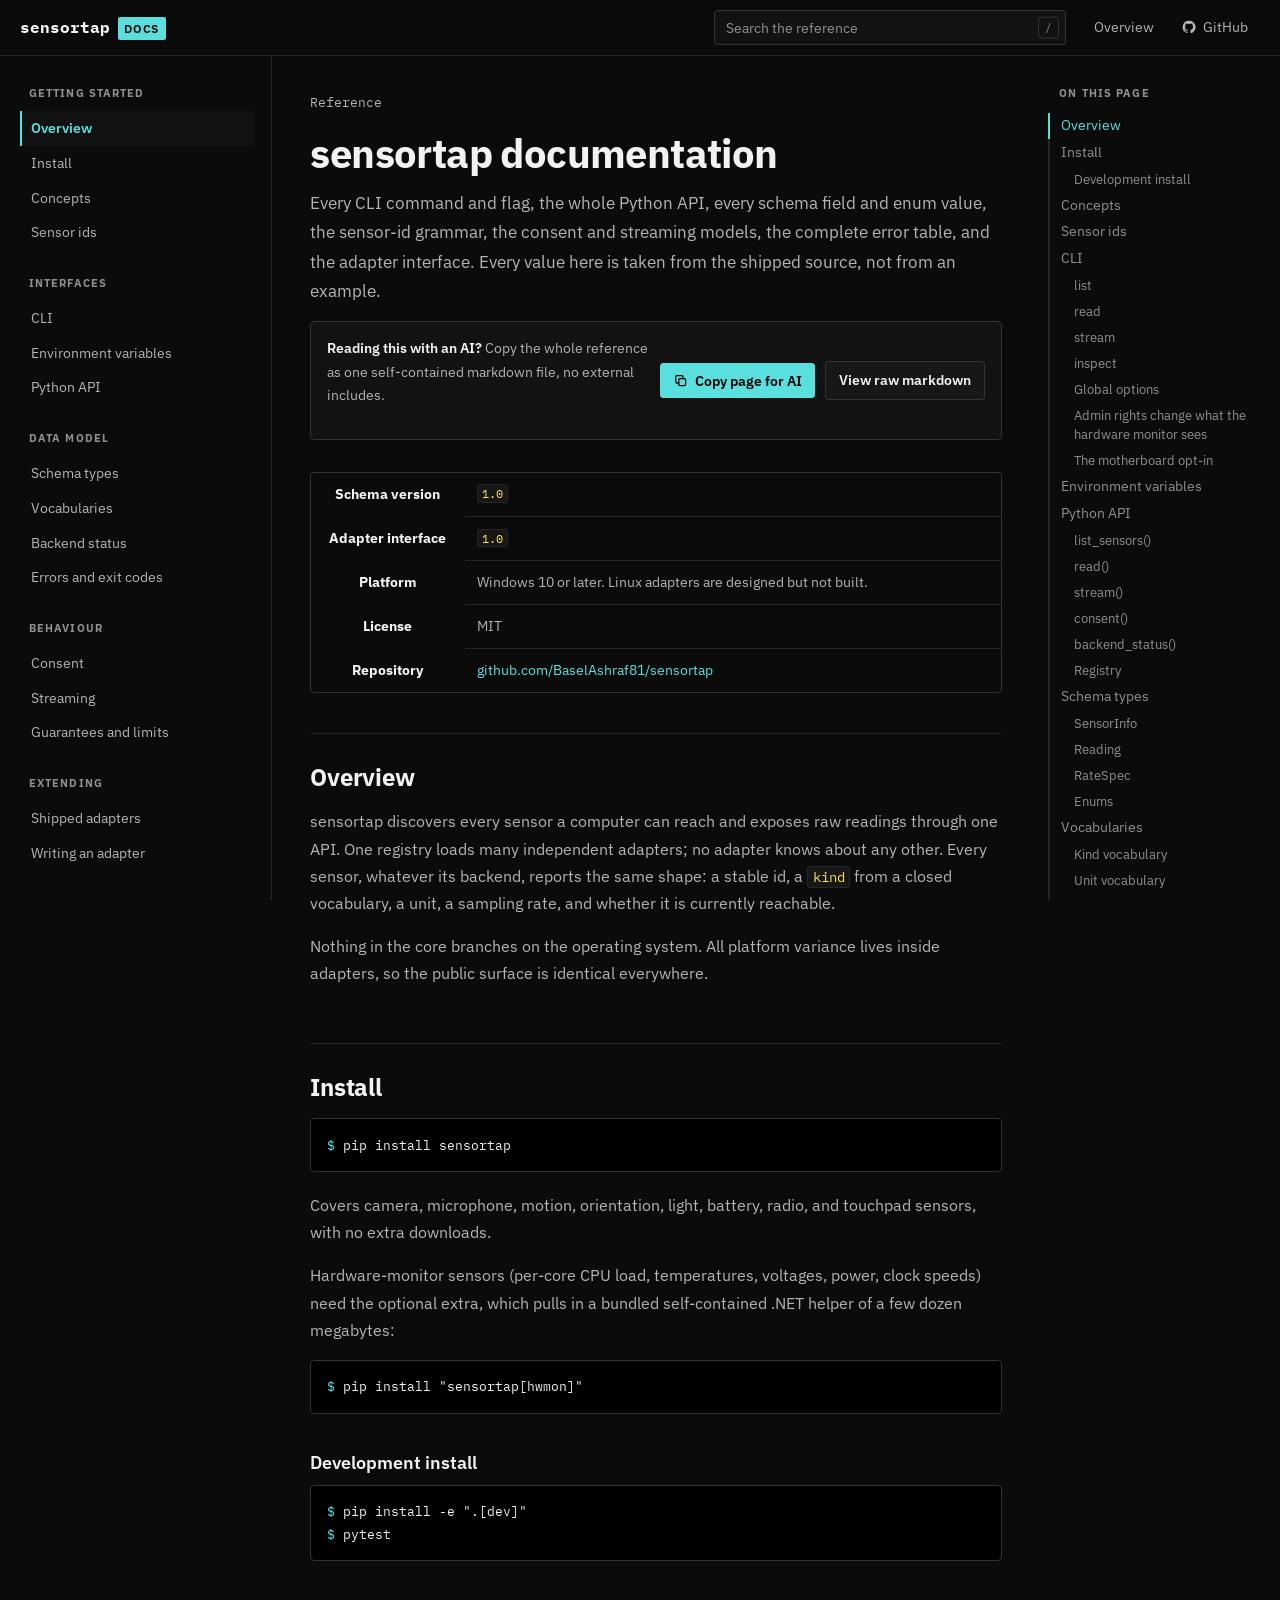
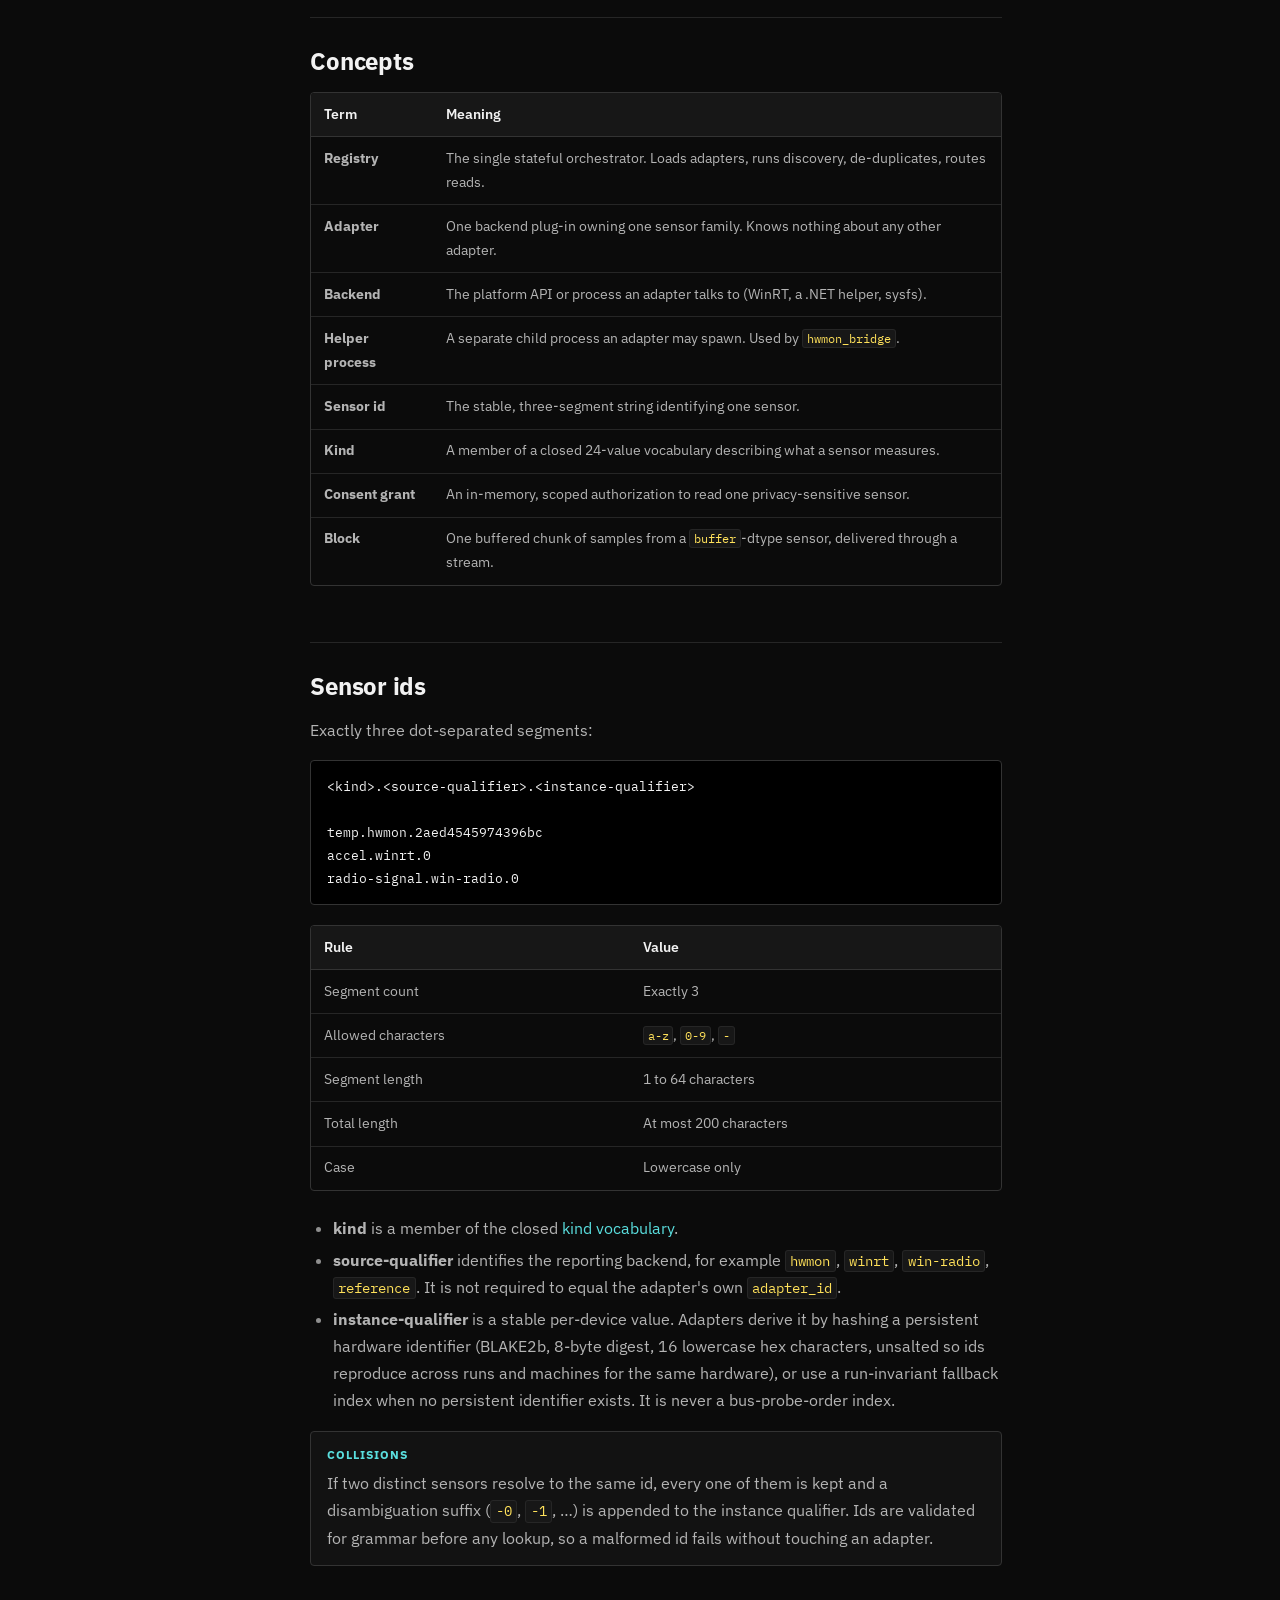
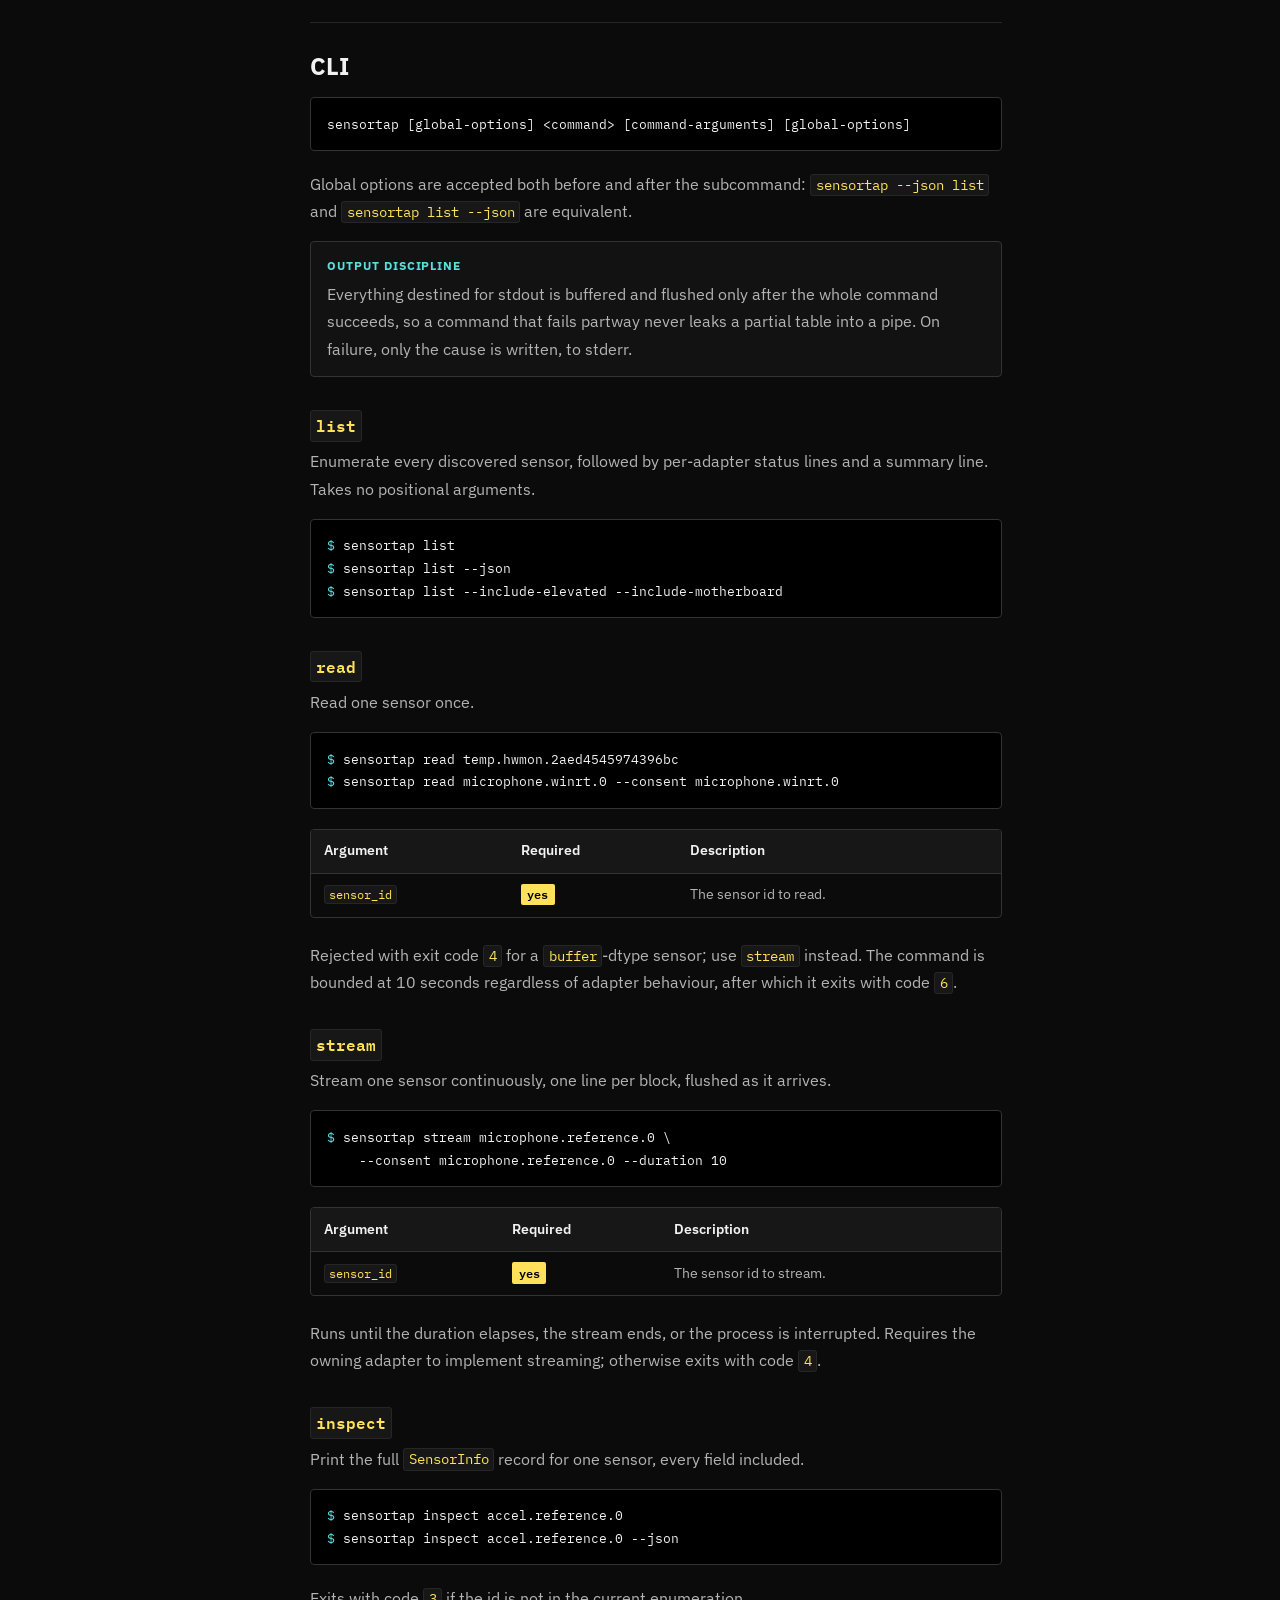
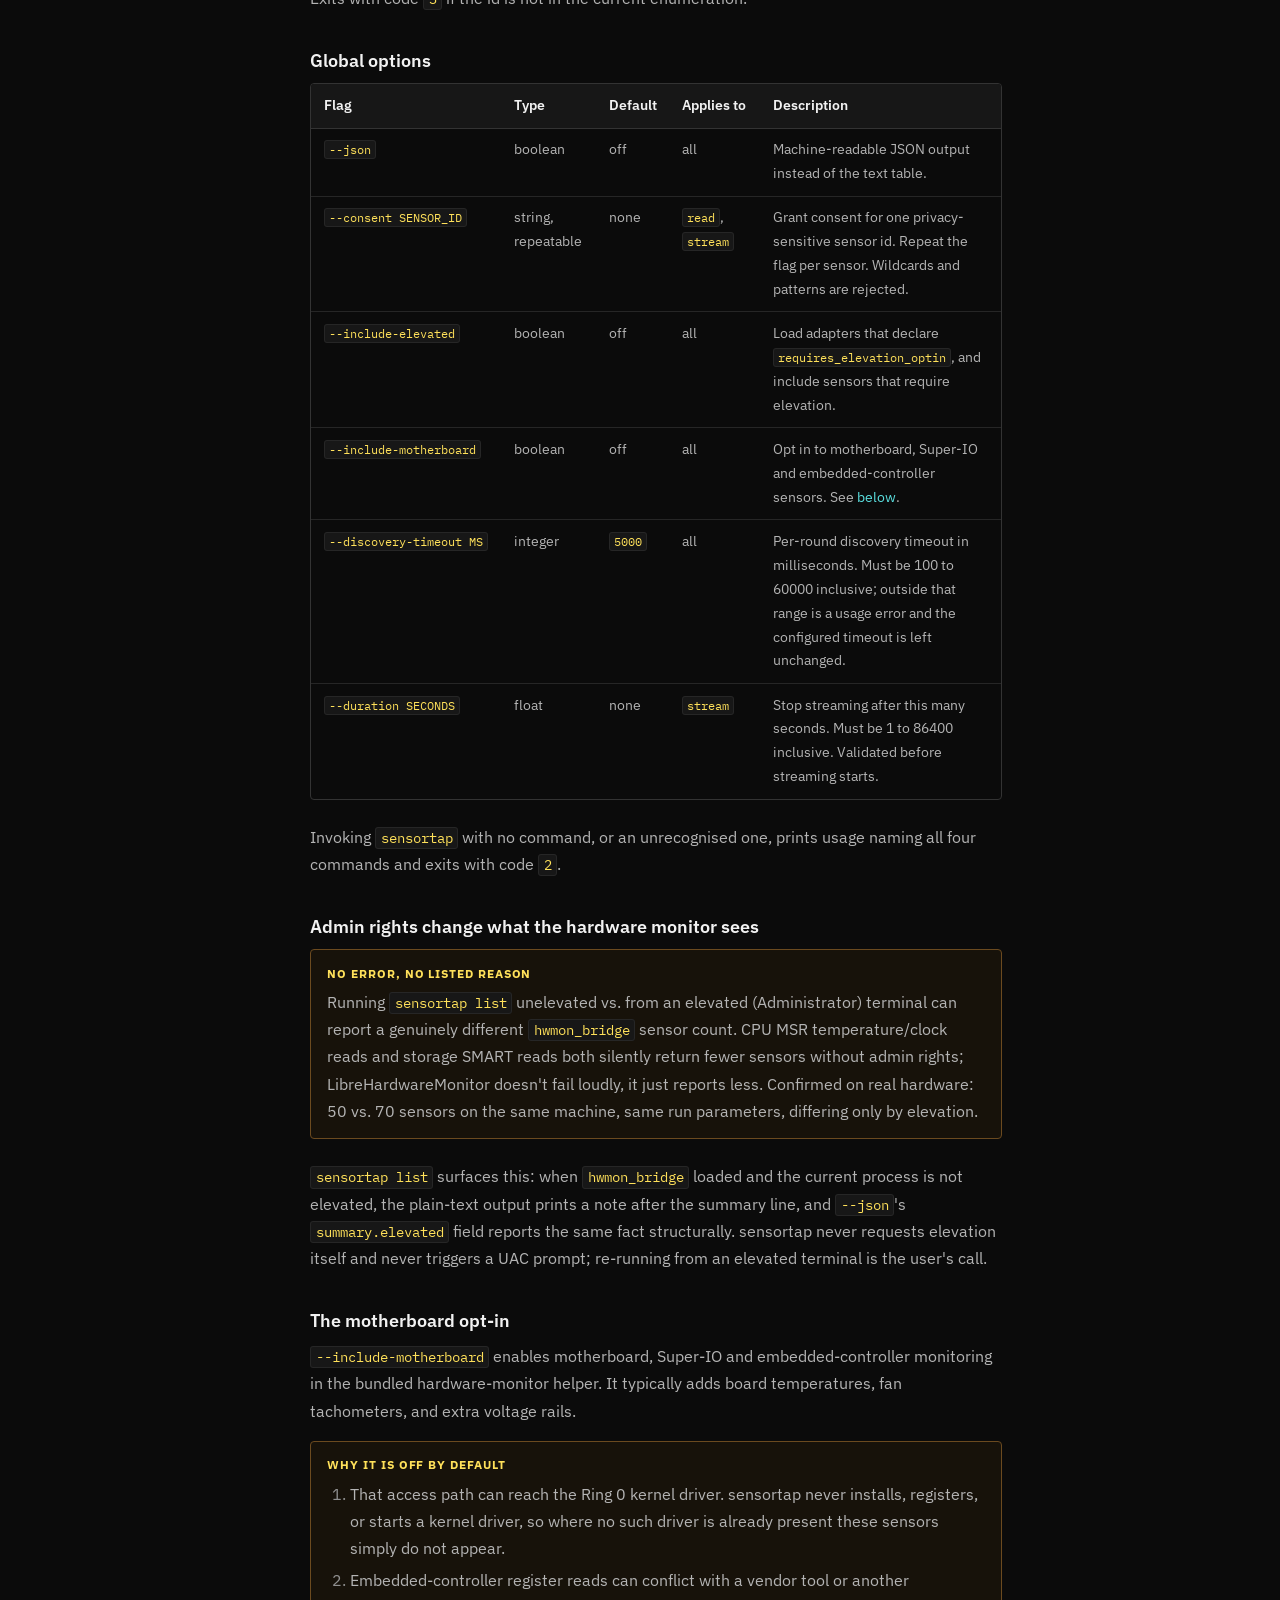
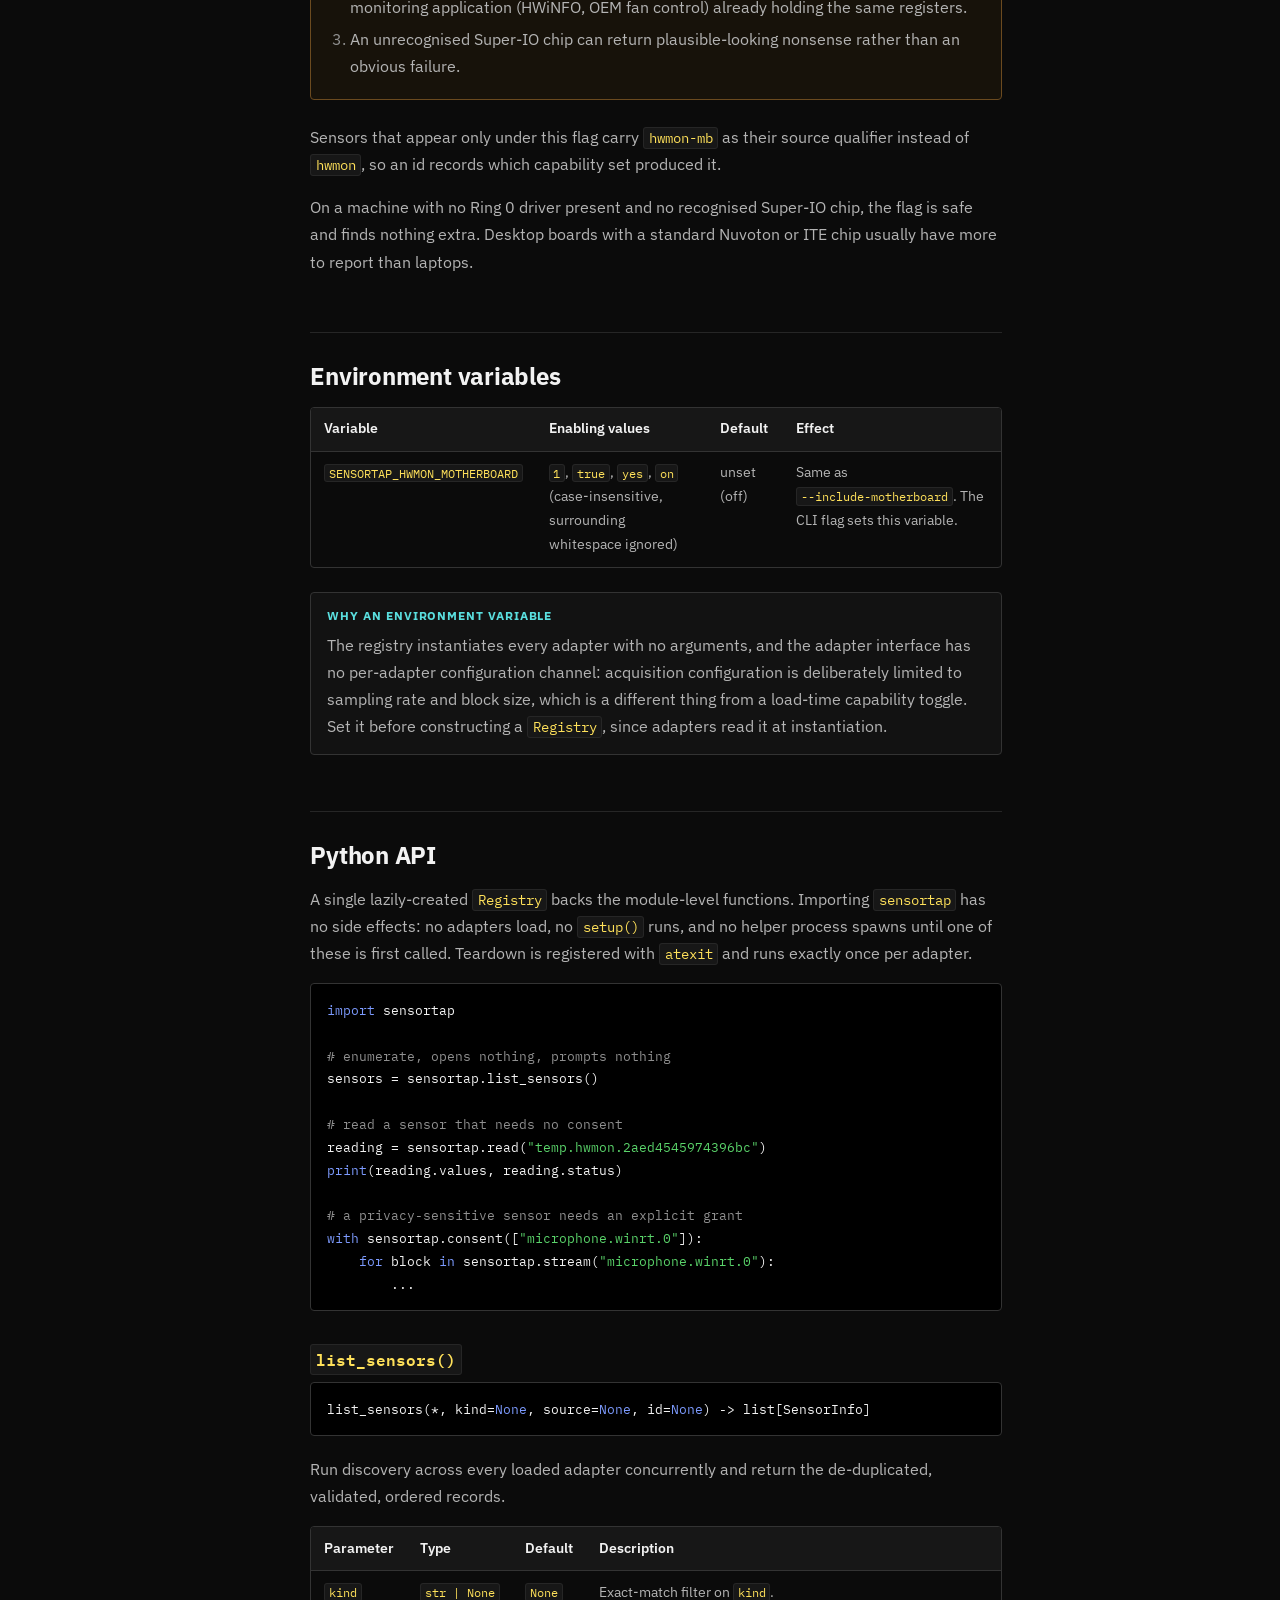
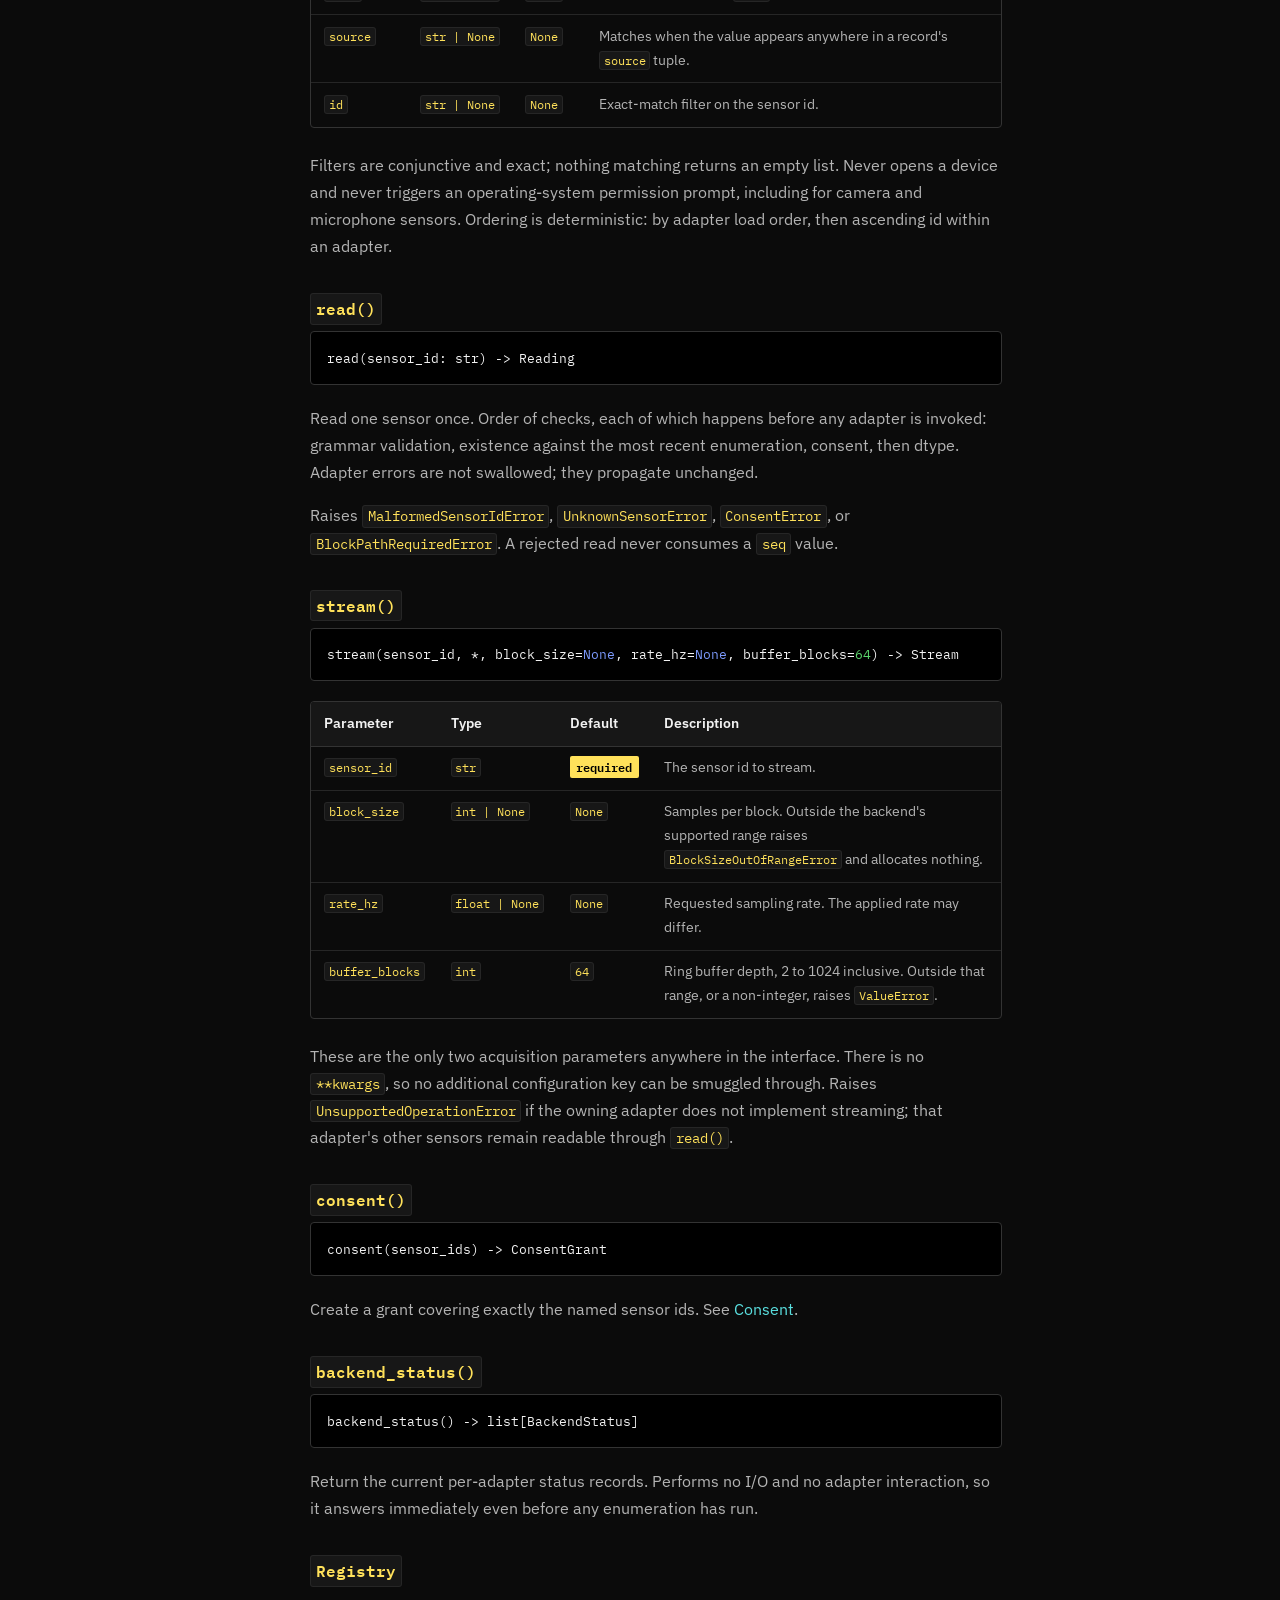
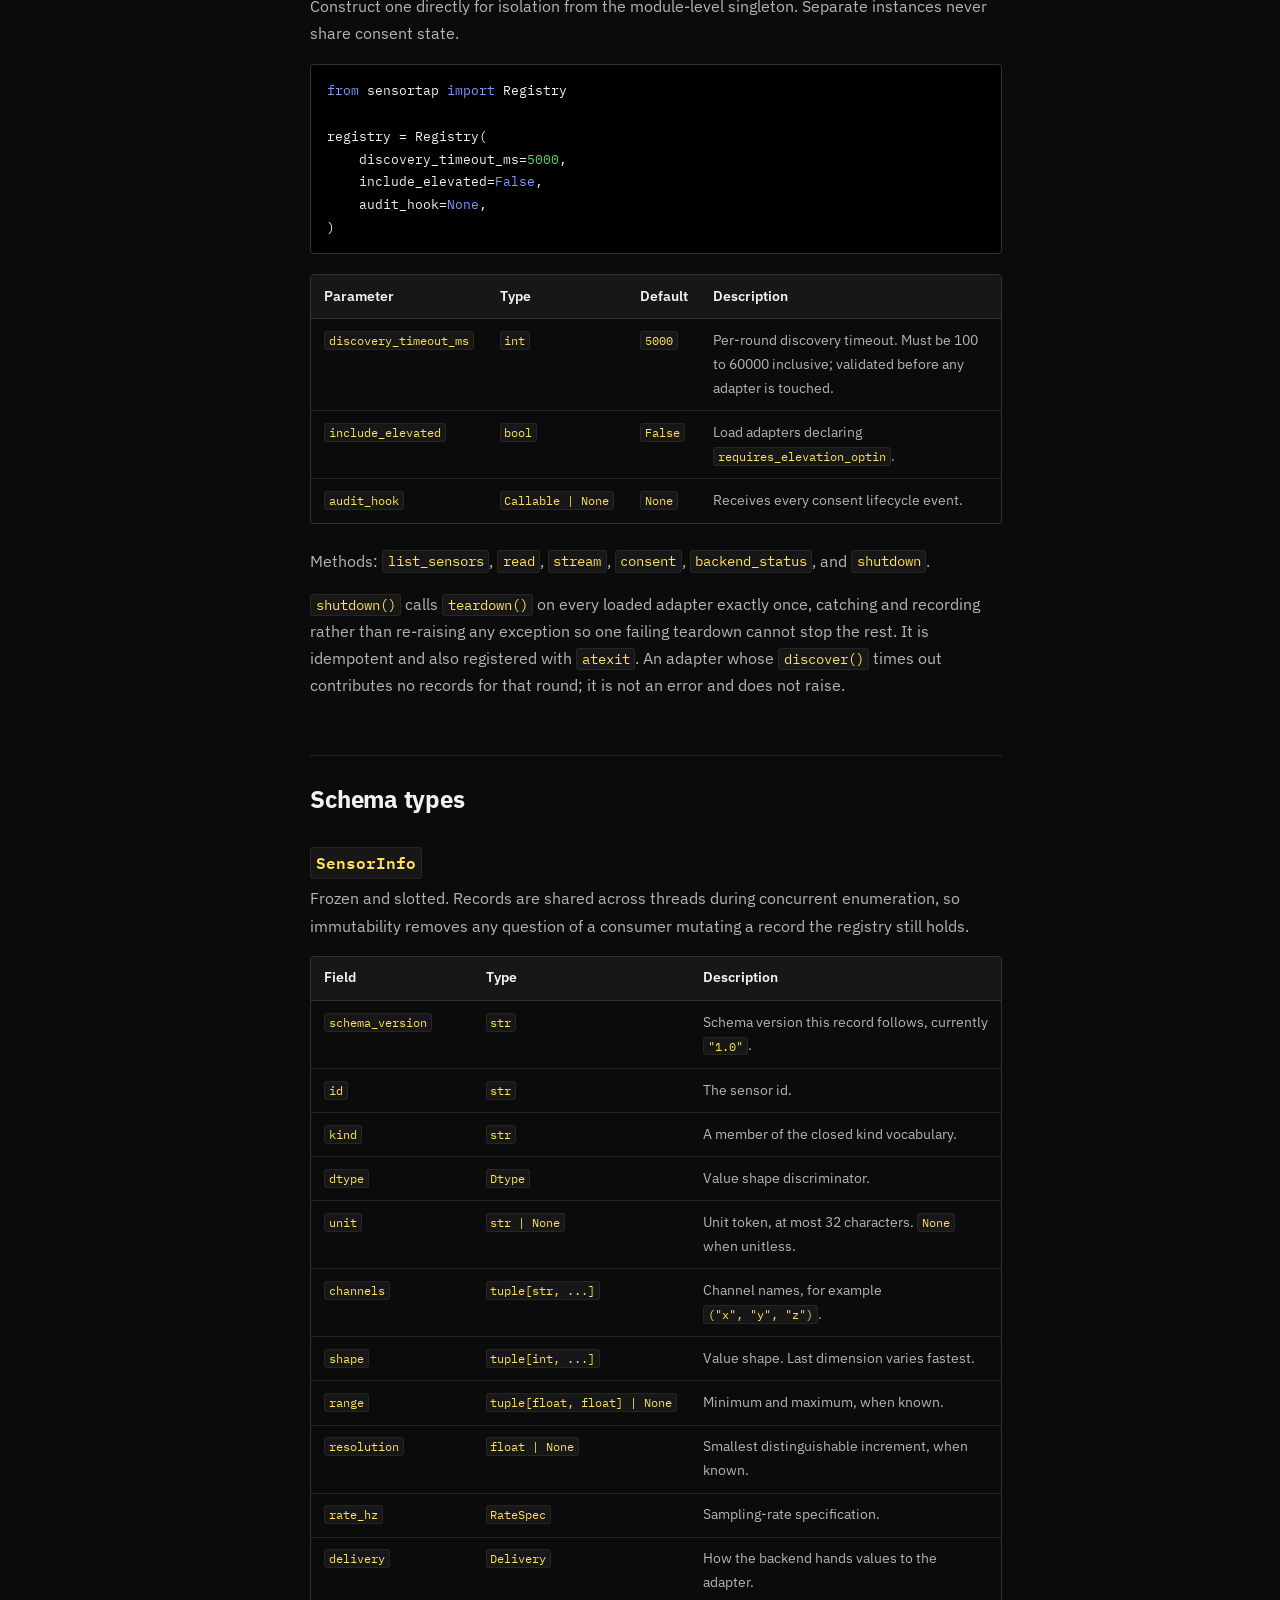
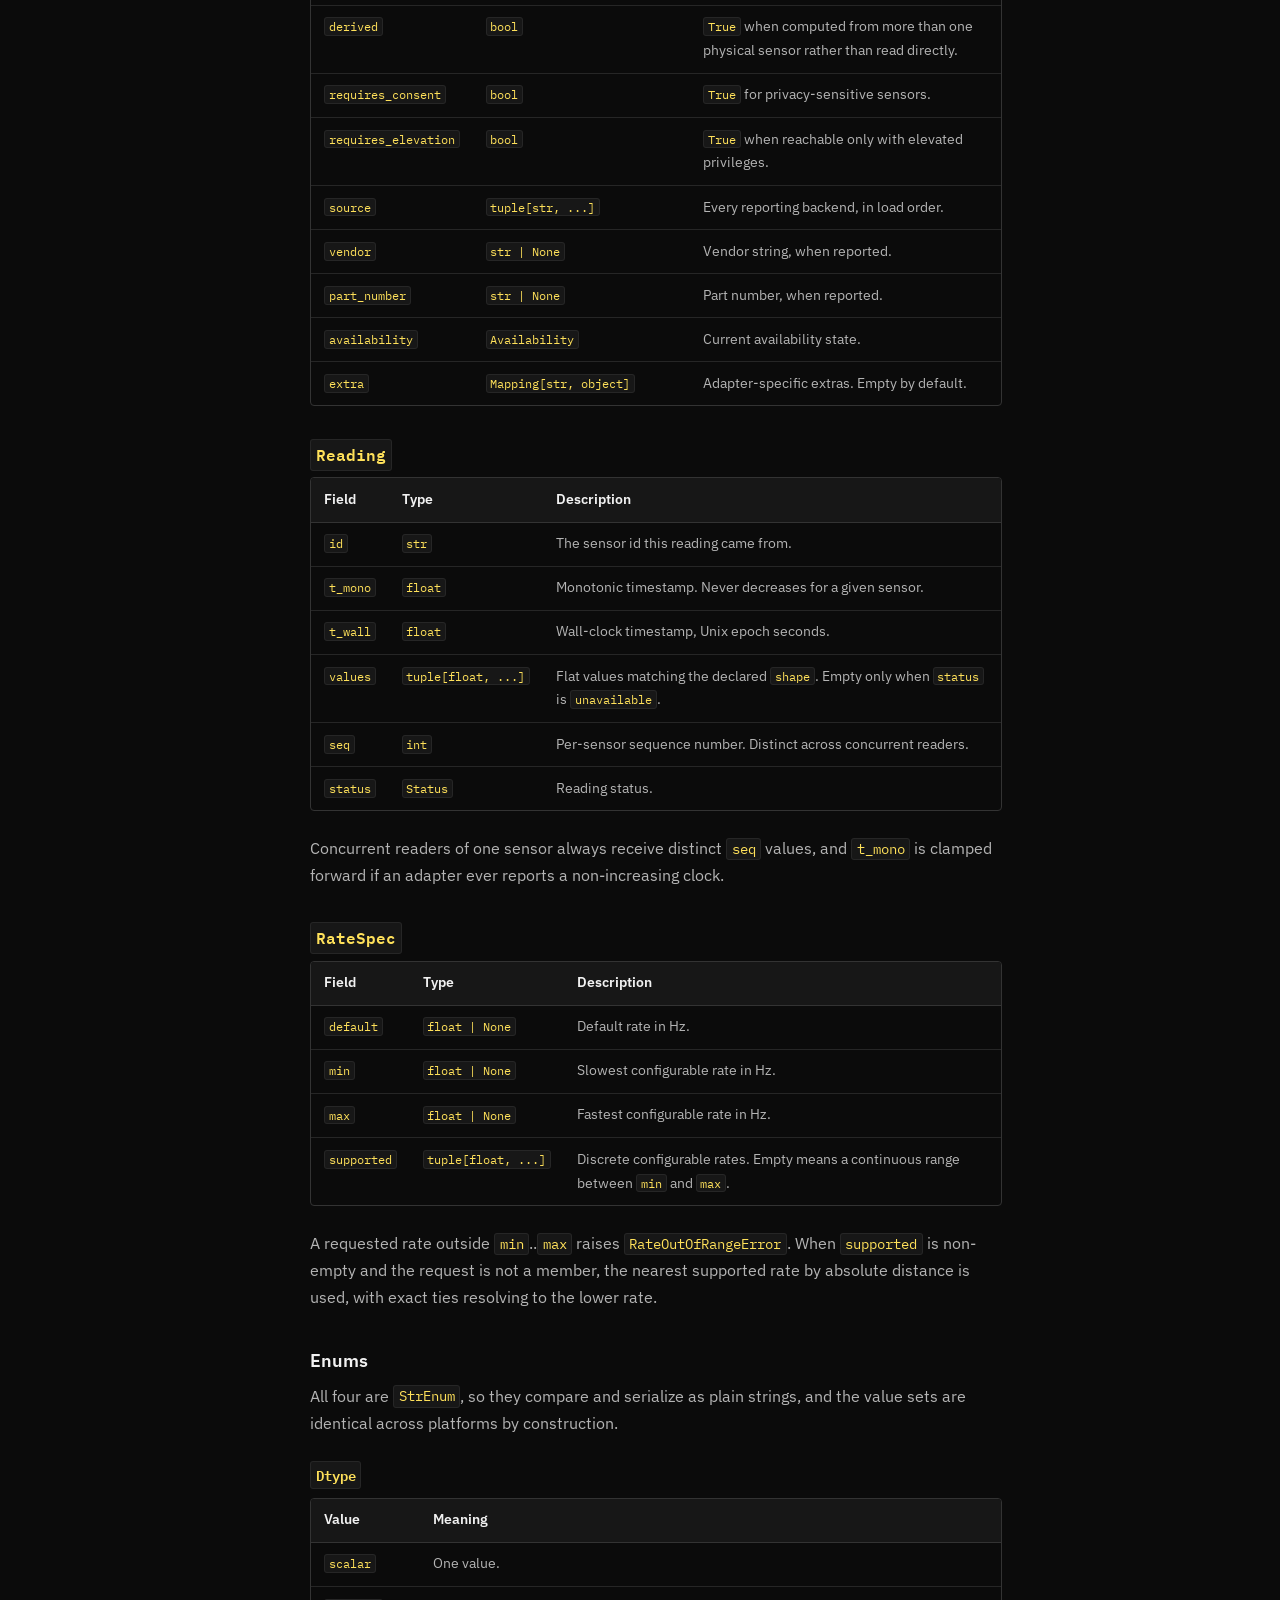
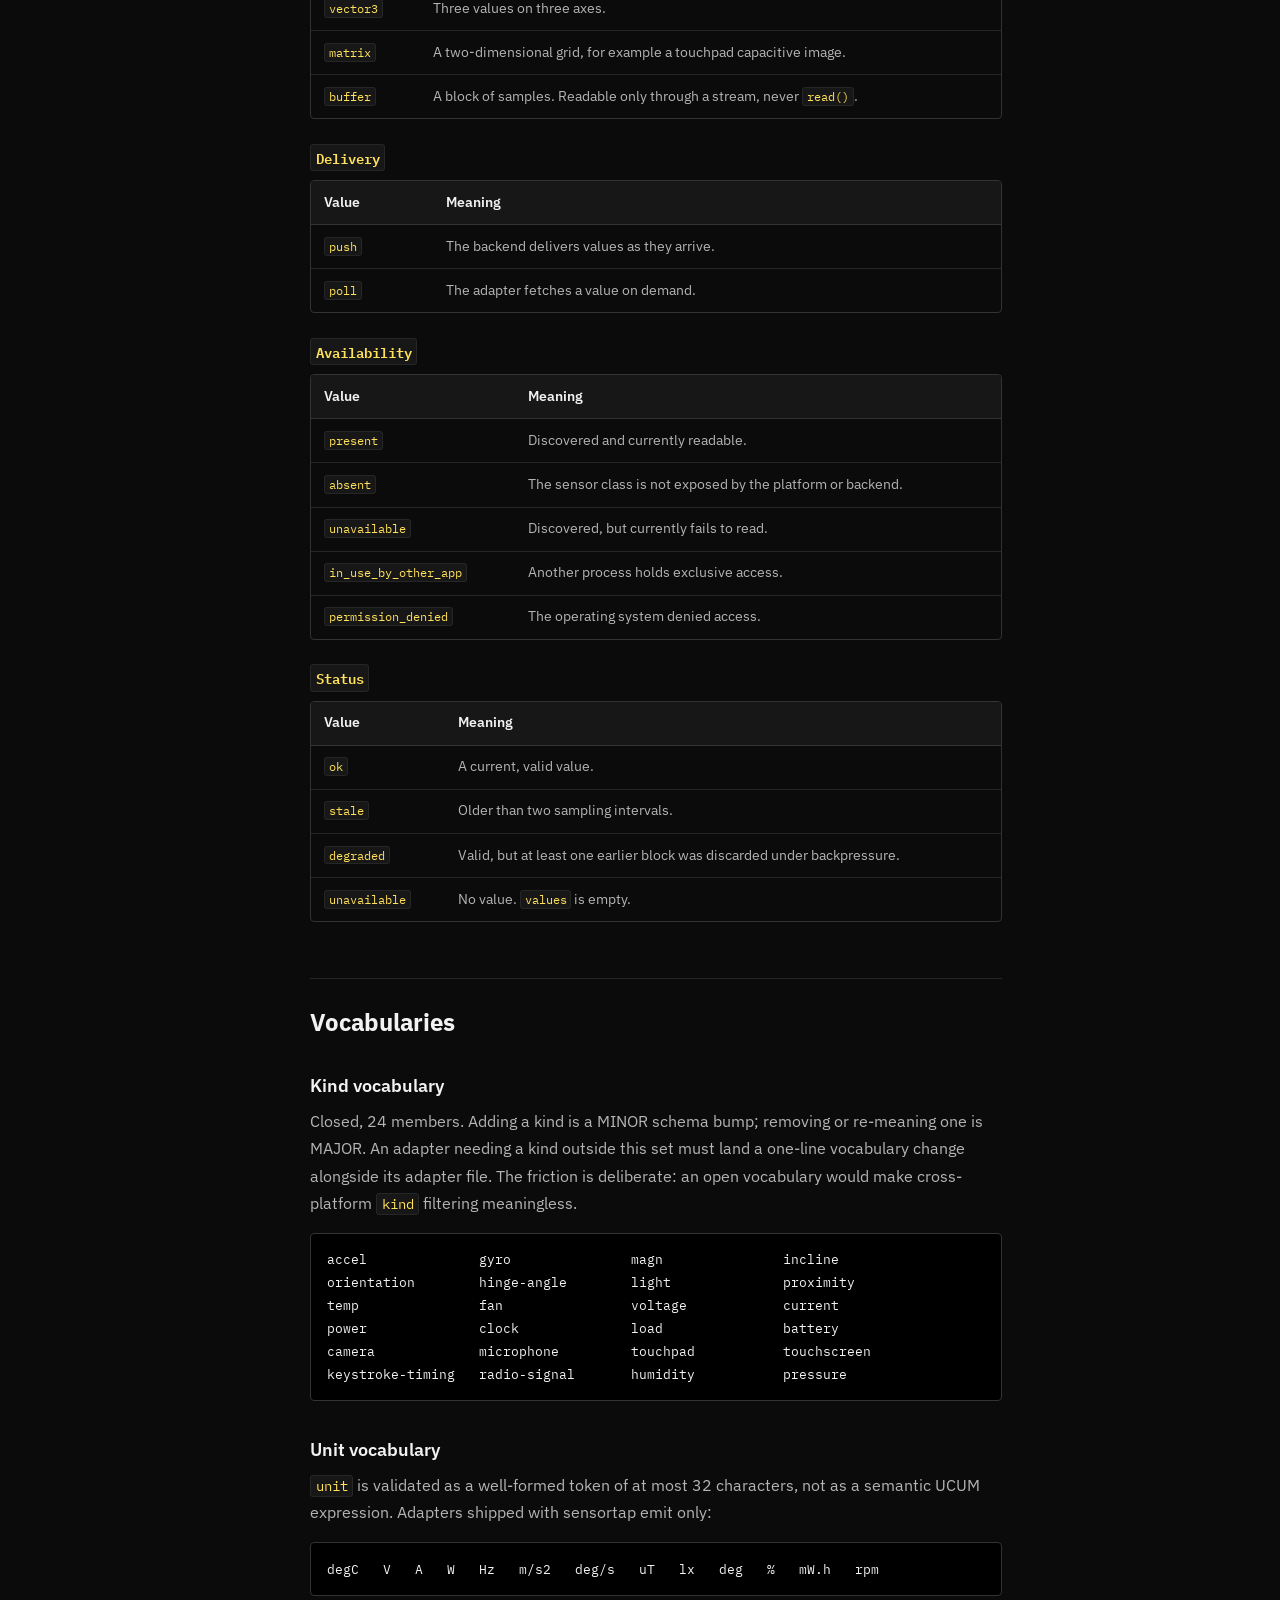
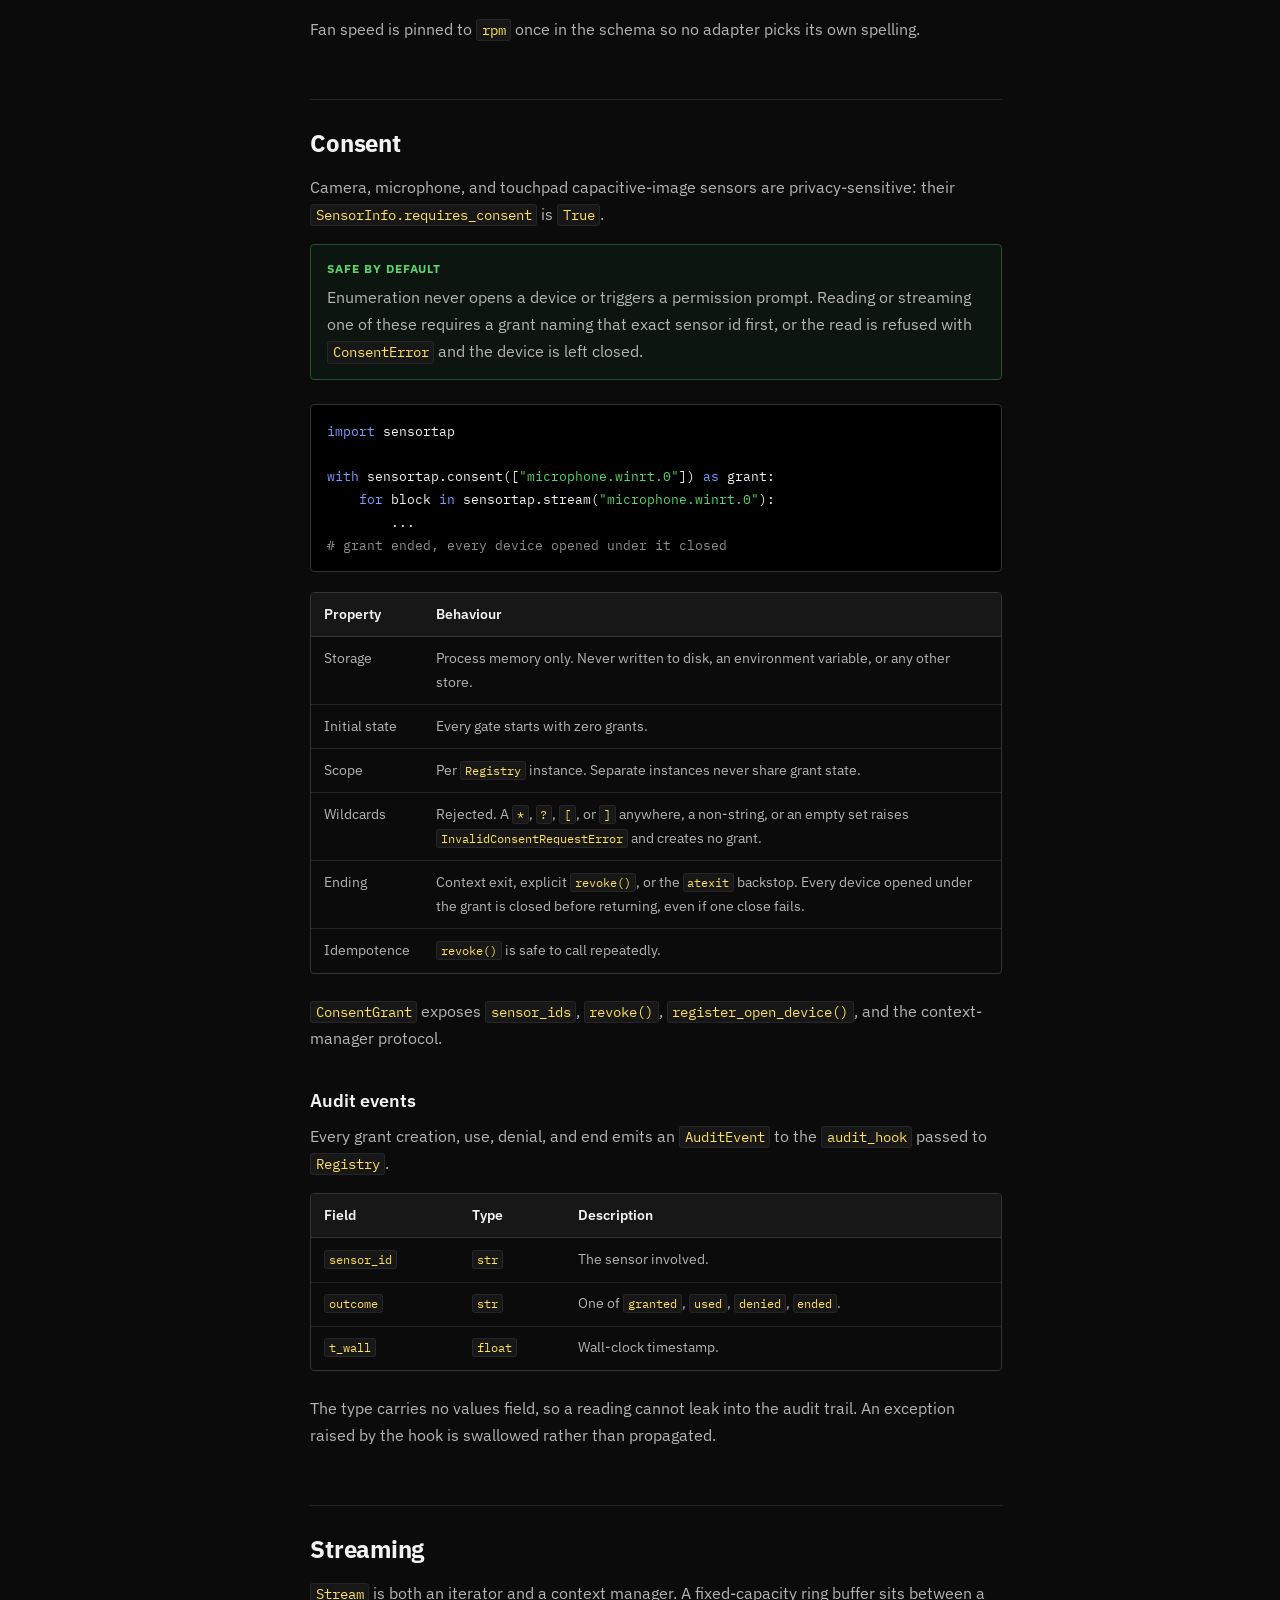
==== commit 4872c127: "Fix camera/audio dropped by validation; surface elevation state; fix pyproject authors" ====
--- a/docs/site/docs/index.html
+++ b/docs/site/docs/index.html
@@ -387,6 +387,28 @@
         naming all four commands and exits with code <code>2</code>.
       </p>
 
+      <h3 id="cli-elevation">Admin rights change what the hardware monitor sees<a class="anchor" href="#cli-elevation" aria-label="Link to Admin rights change what the hardware monitor sees">#</a></h3>
+
+      <div class="note note--warn">
+        <span class="note__label">No error, no listed reason</span>
+        <p>
+          Running <code>sensortap list</code> unelevated vs. from an elevated (Administrator)
+          terminal can report a genuinely different <code>hwmon_bridge</code> sensor count. CPU
+          MSR temperature/clock reads and storage SMART reads both silently return fewer sensors
+          without admin rights; LibreHardwareMonitor doesn't fail loudly, it just reports less.
+          Confirmed on real hardware: 50 vs. 70 sensors on the same machine, same run
+          parameters, differing only by elevation.
+        </p>
+      </div>
+
+      <p>
+        <code>sensortap list</code> surfaces this: when <code>hwmon_bridge</code> loaded and the
+        current process is not elevated, the plain-text output prints a note after the summary
+        line, and <code>--json</code>'s <code>summary.elevated</code> field reports the same fact
+        structurally. sensortap never requests elevation itself and never triggers a UAC prompt;
+        re-running from an elevated terminal is the user's call.
+      </p>
+
       <h3 id="cli-motherboard">The motherboard opt-in<a class="anchor" href="#cli-motherboard" aria-label="Link to The motherboard opt-in">#</a></h3>
 
       <p>
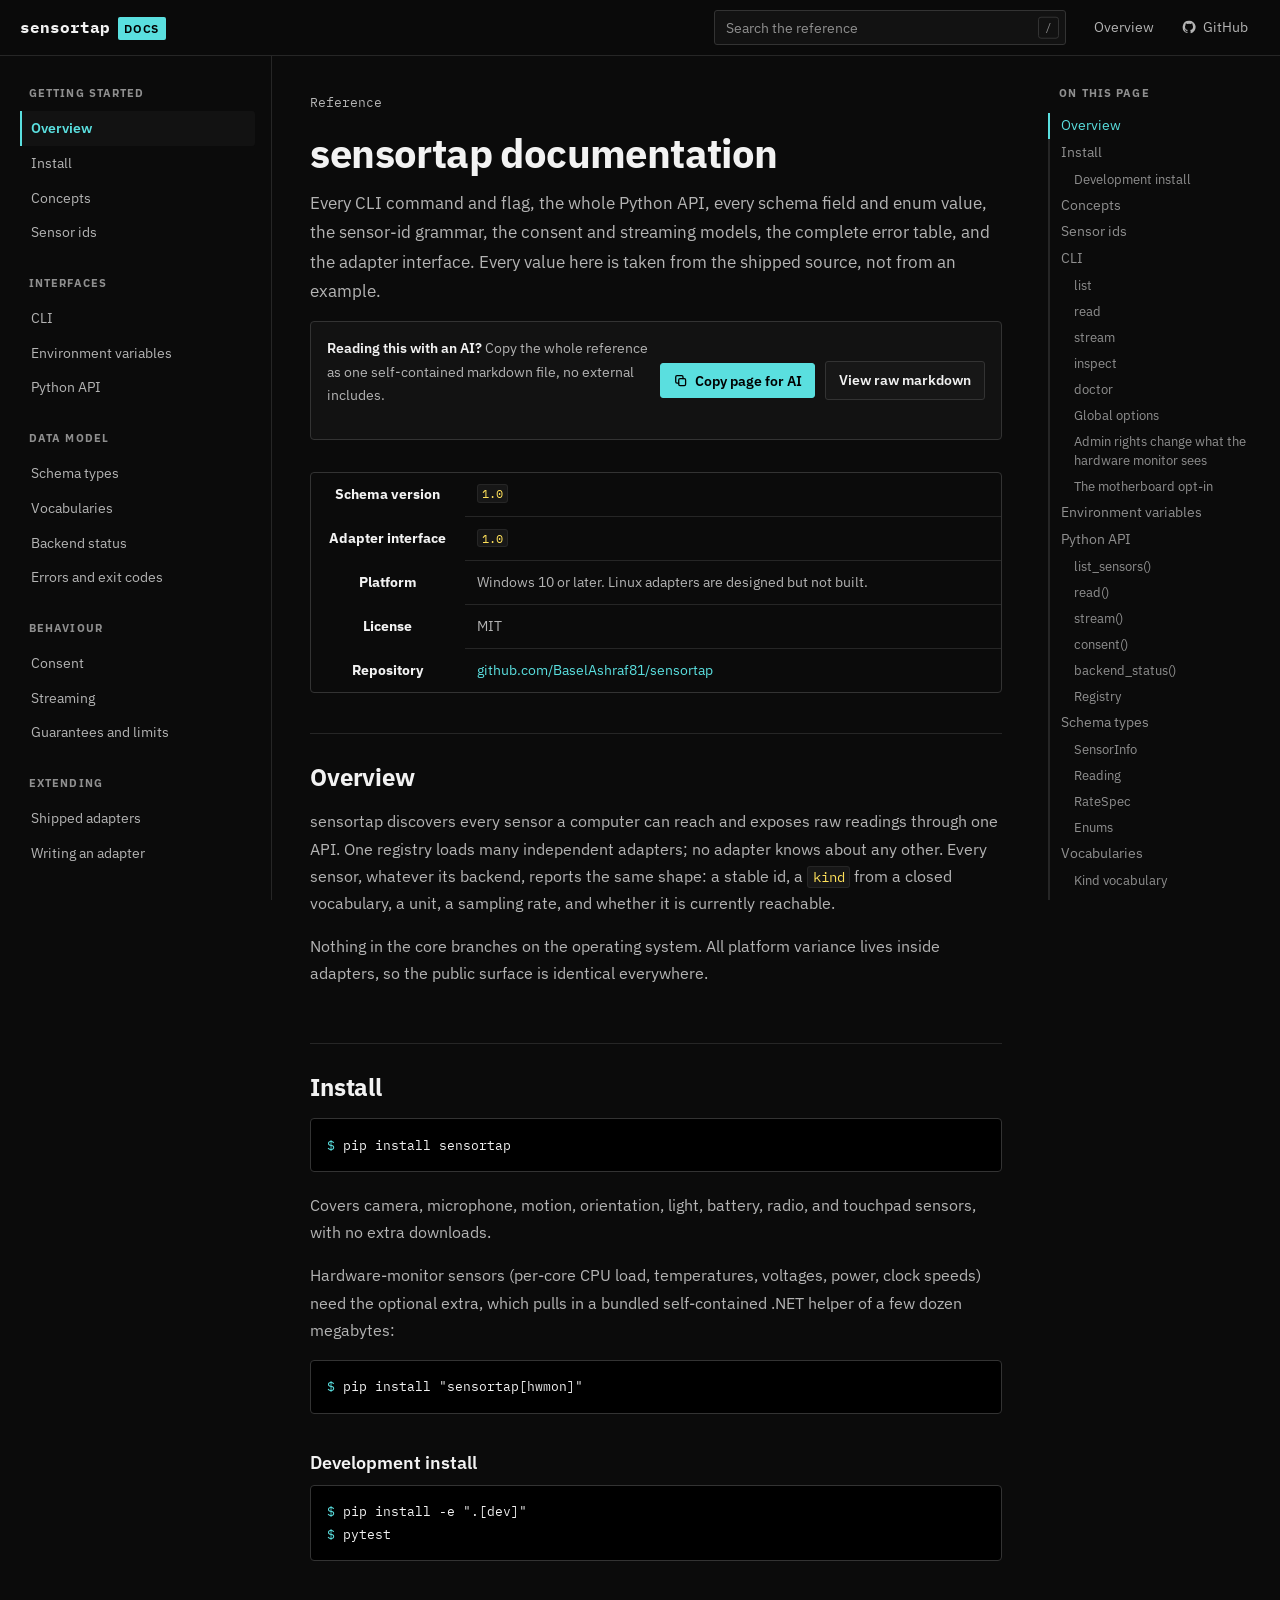
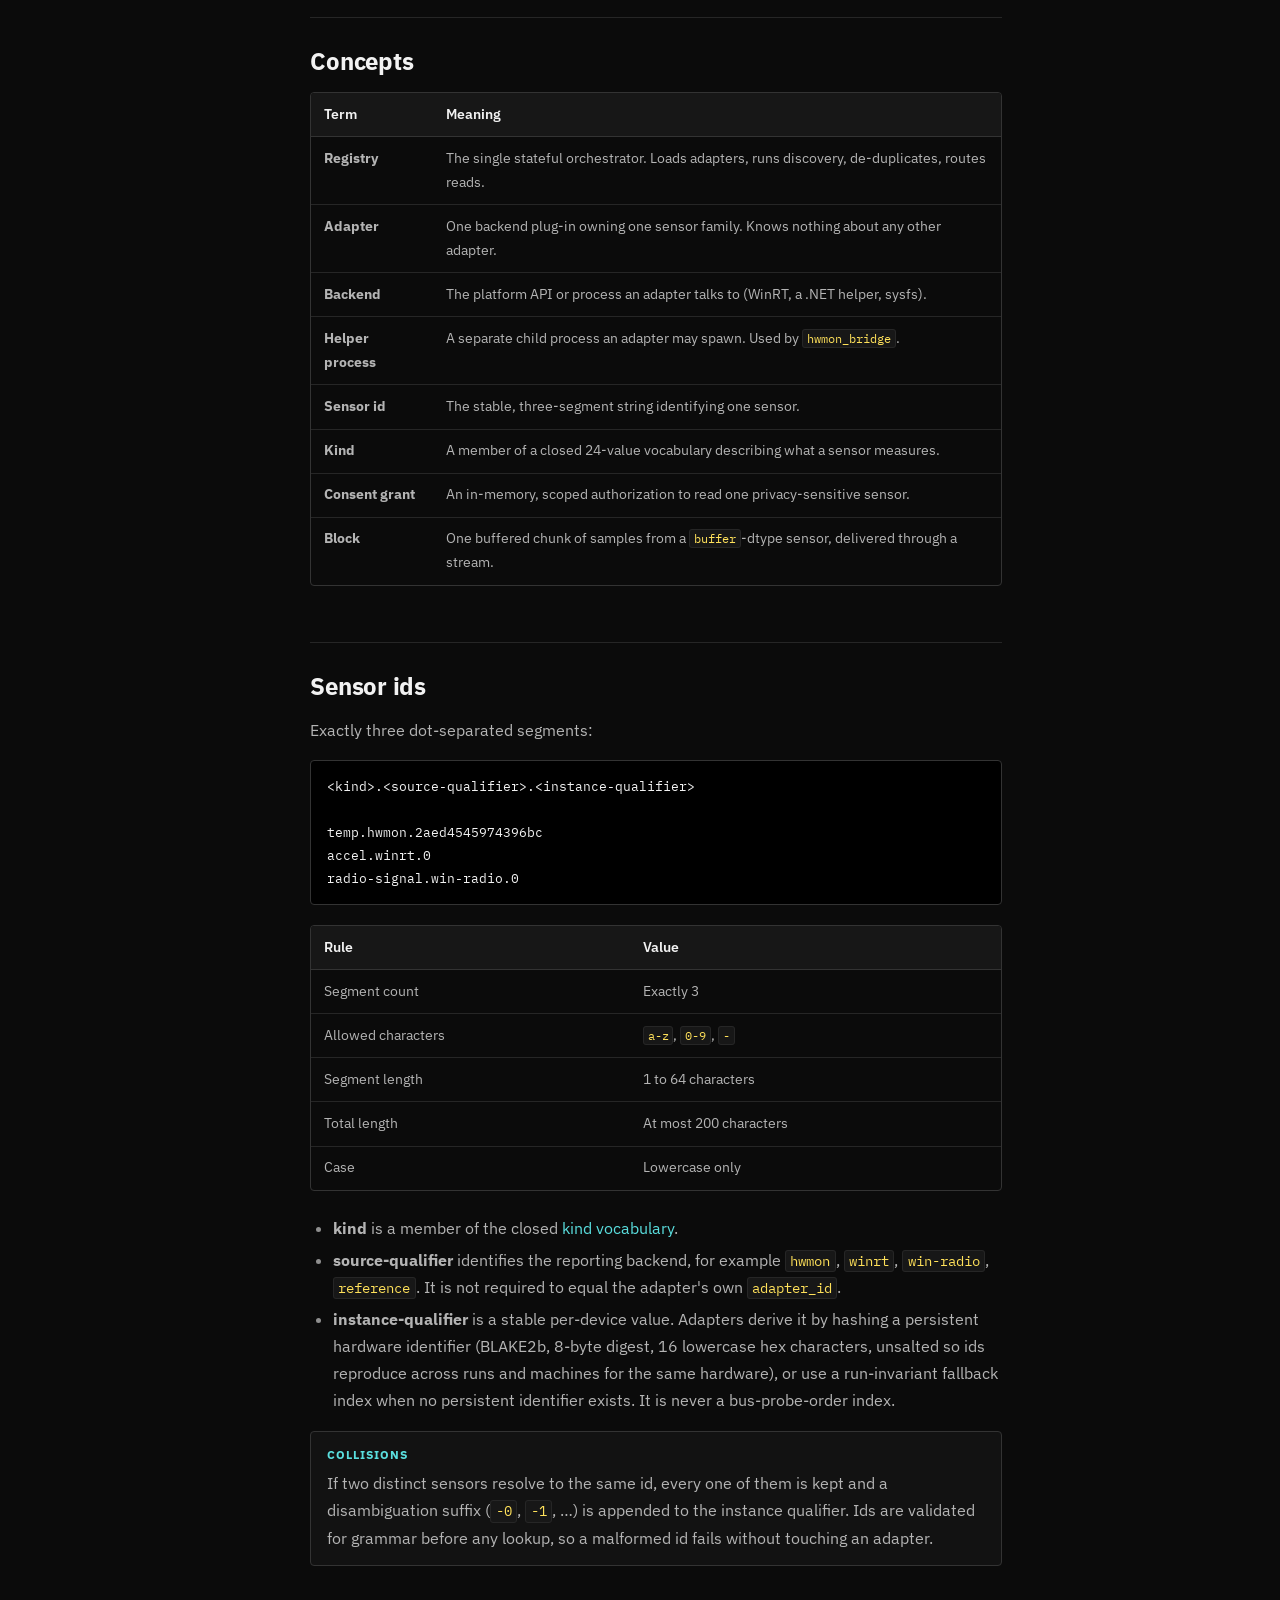
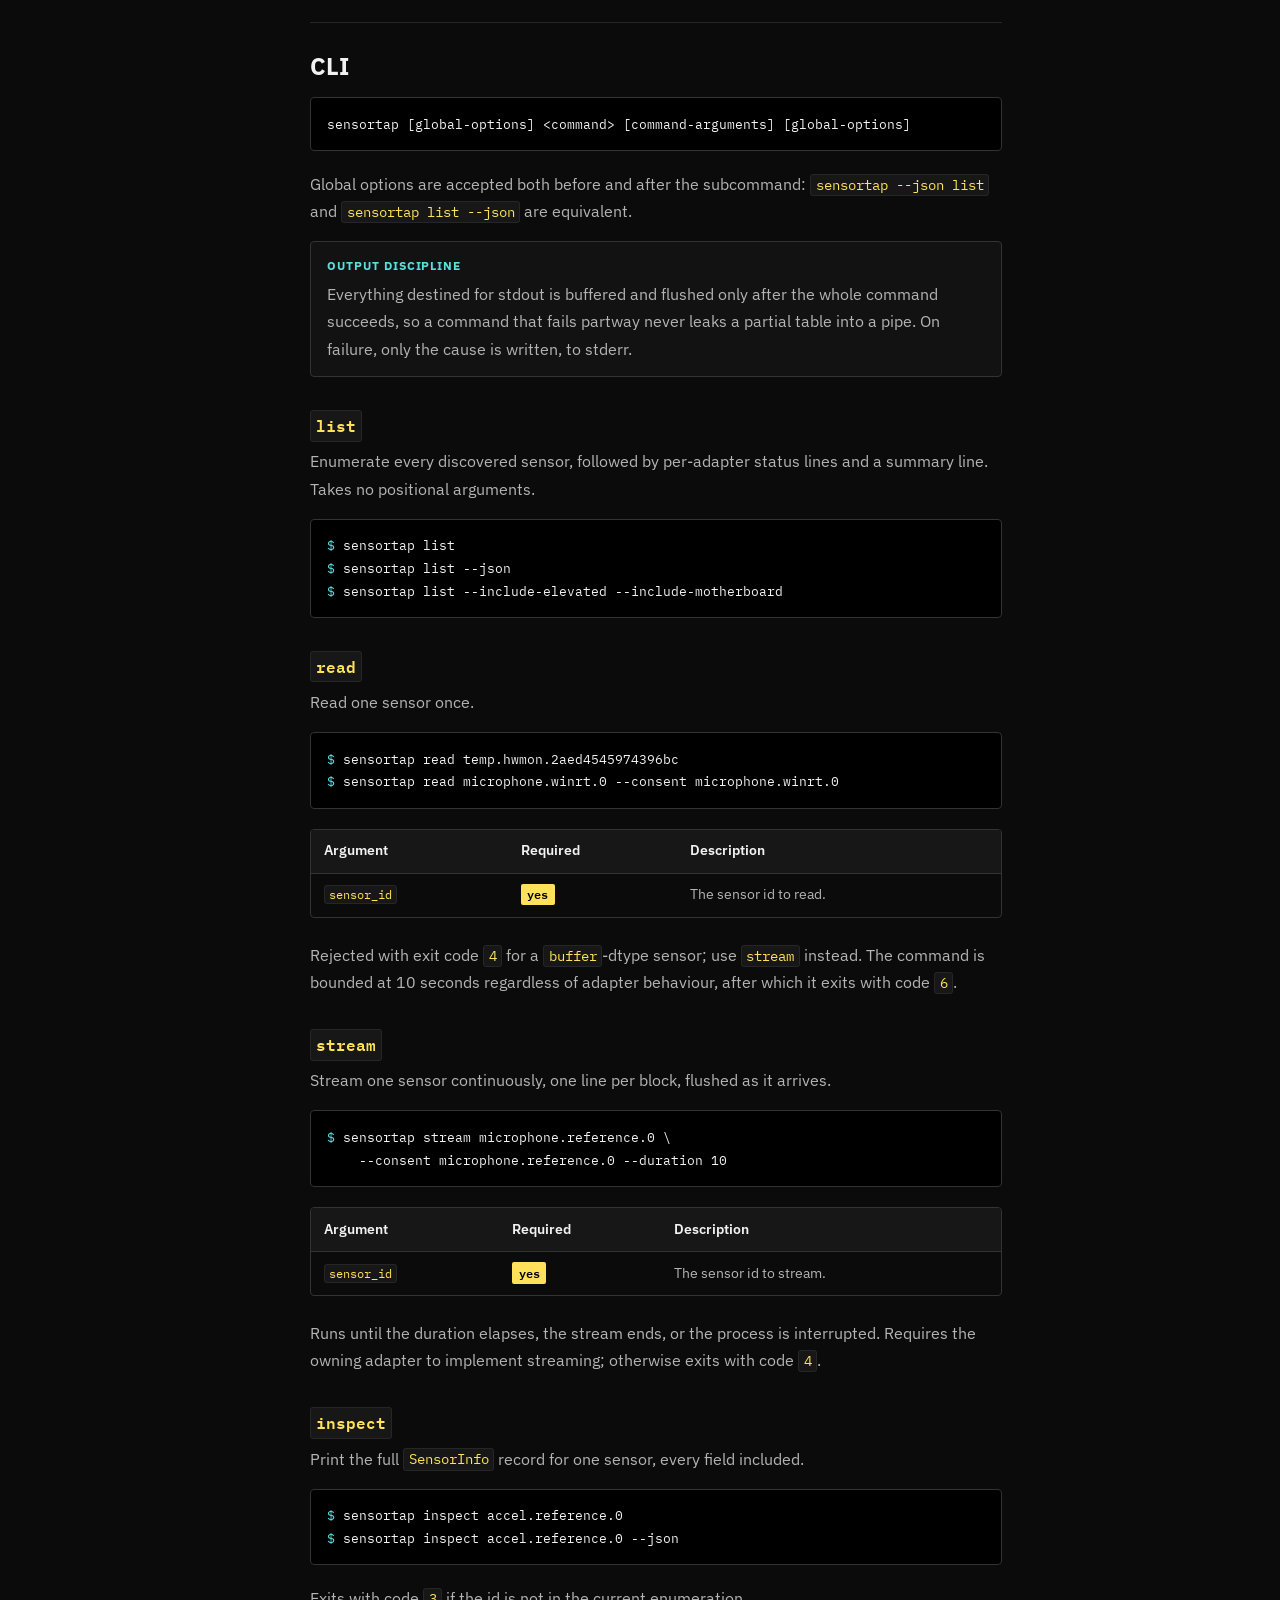
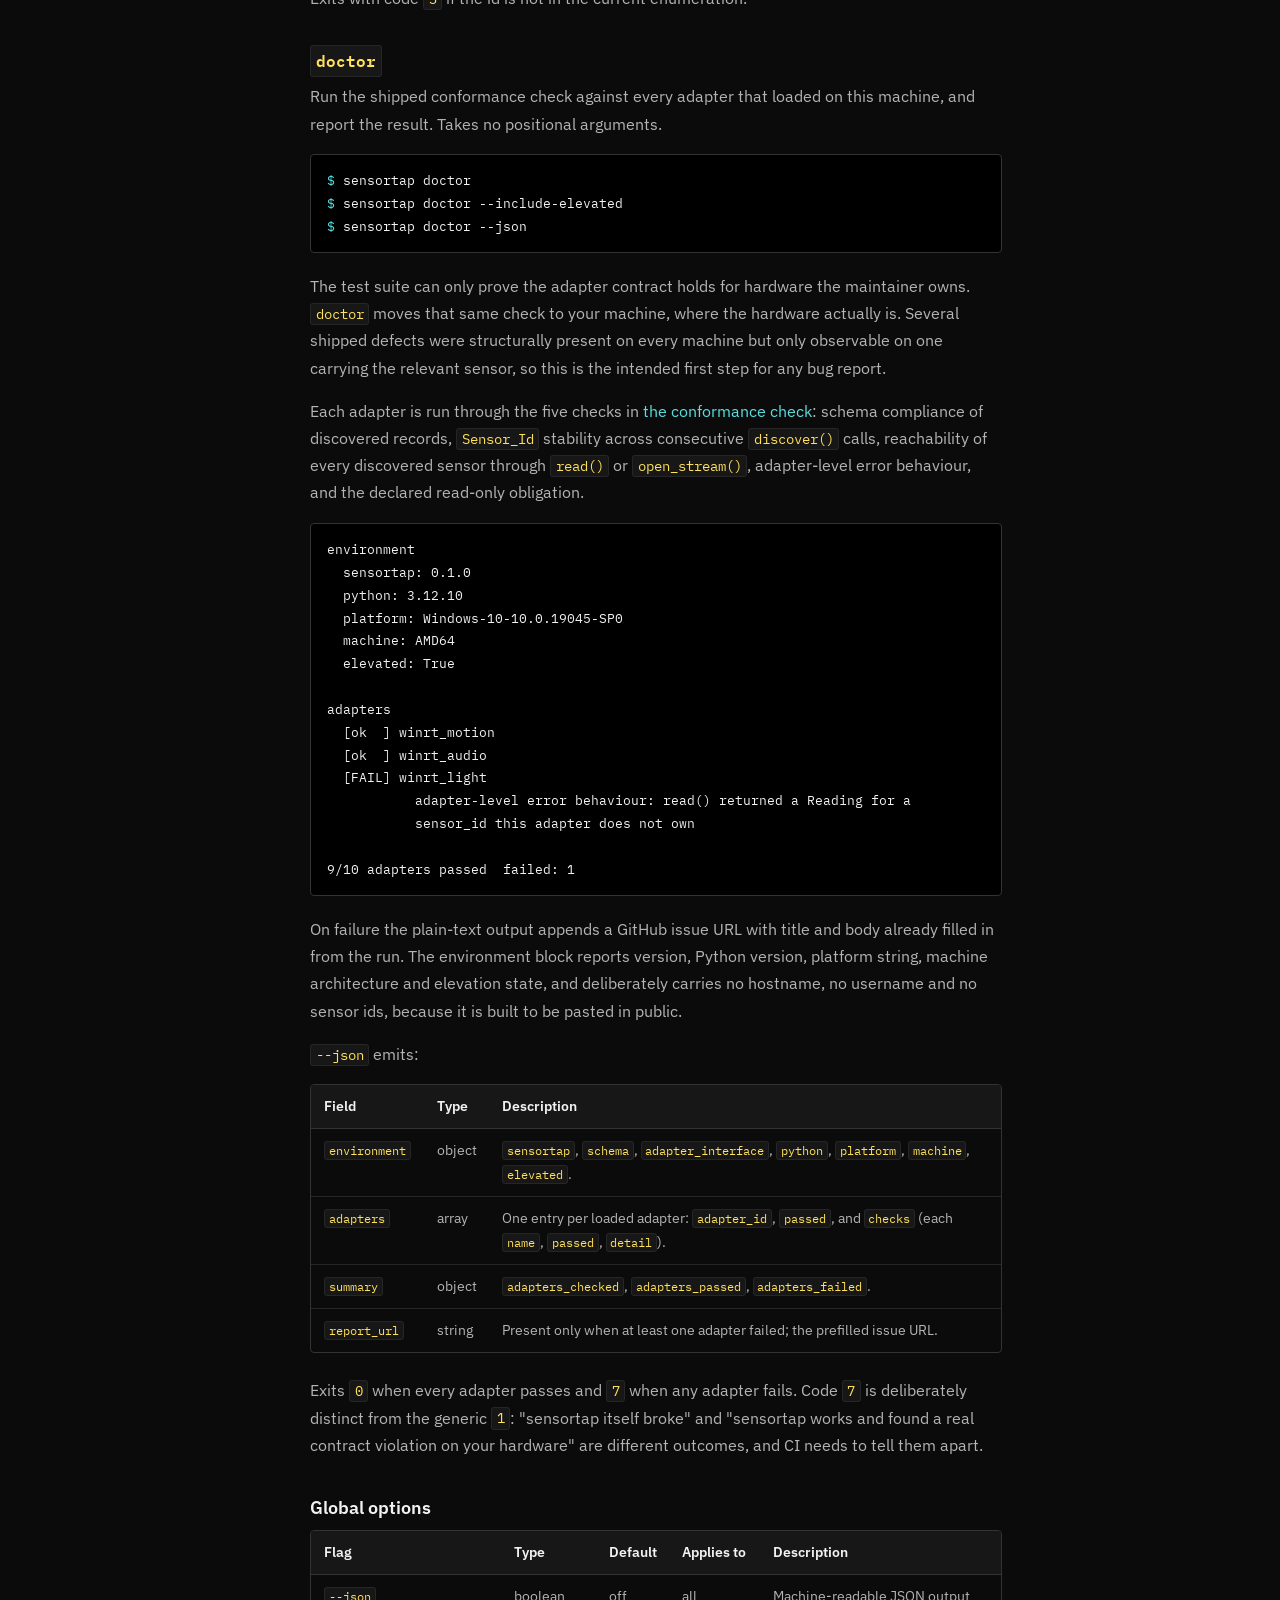
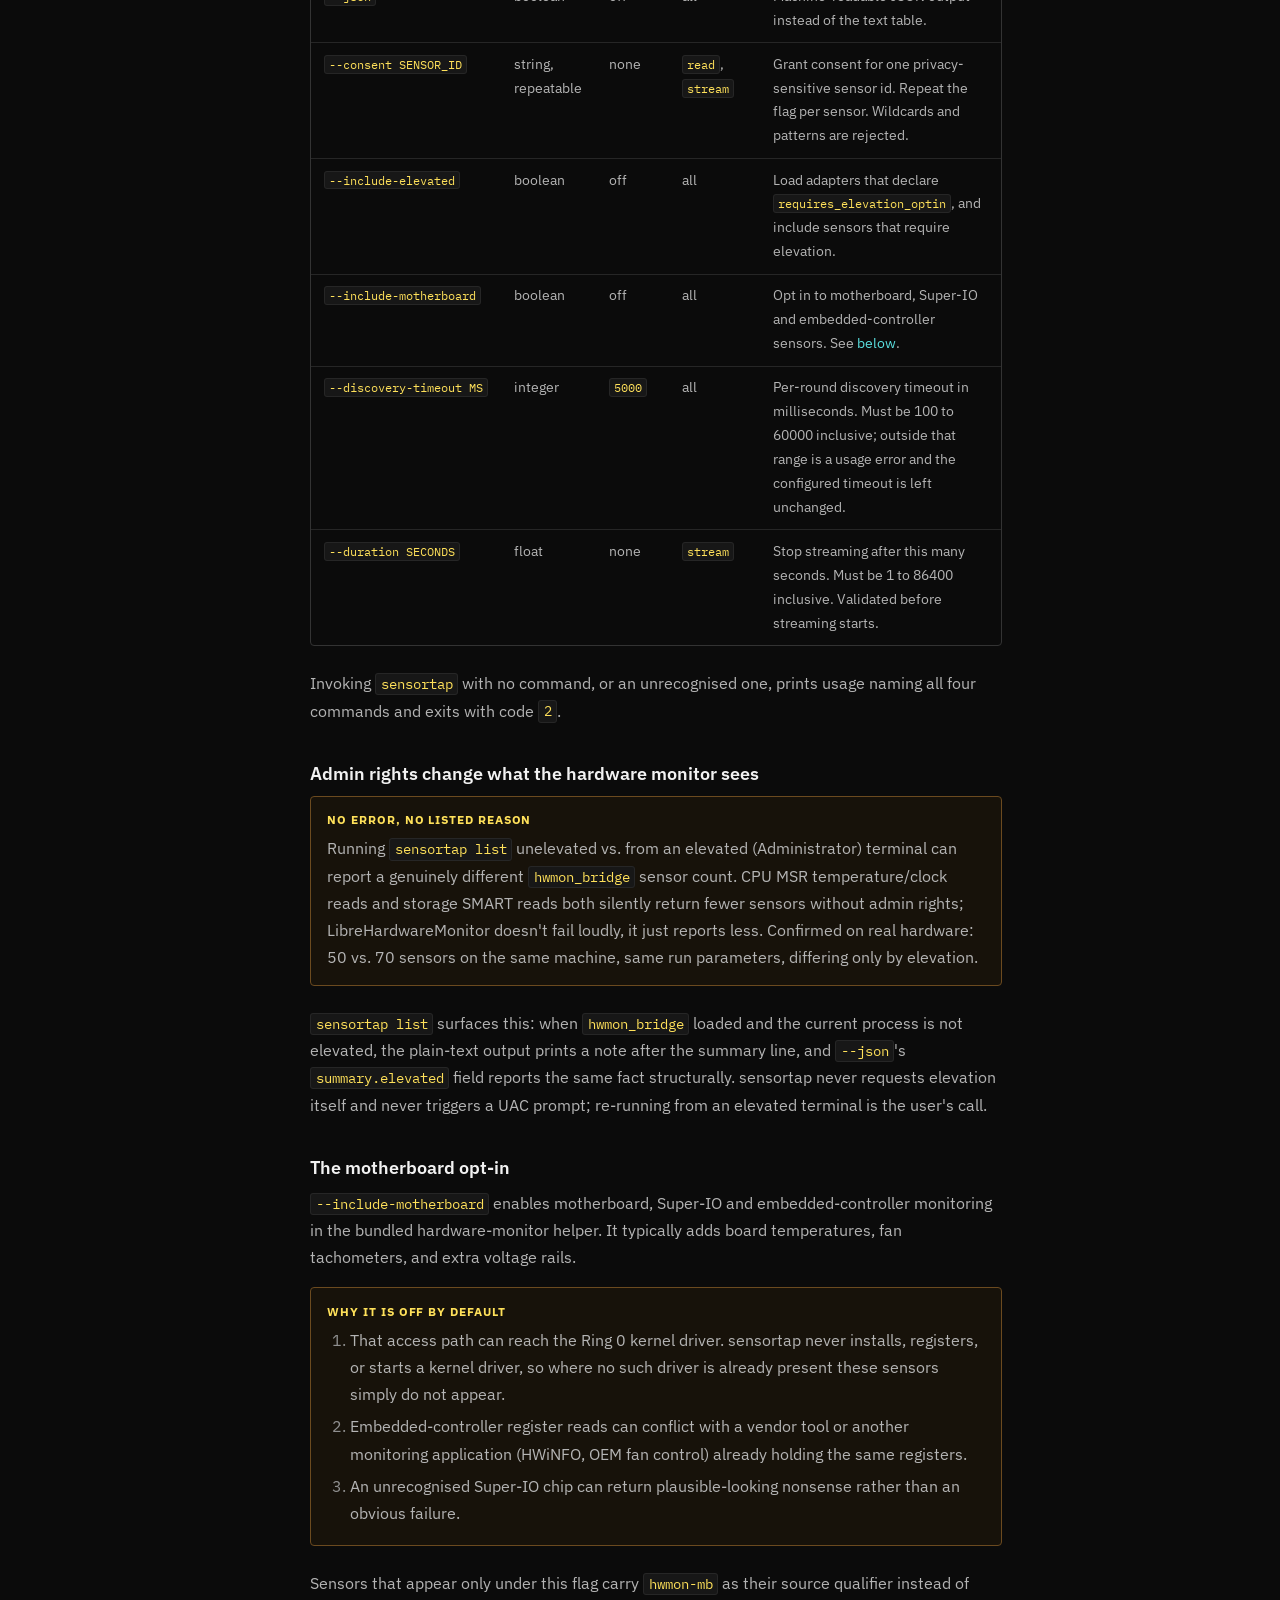
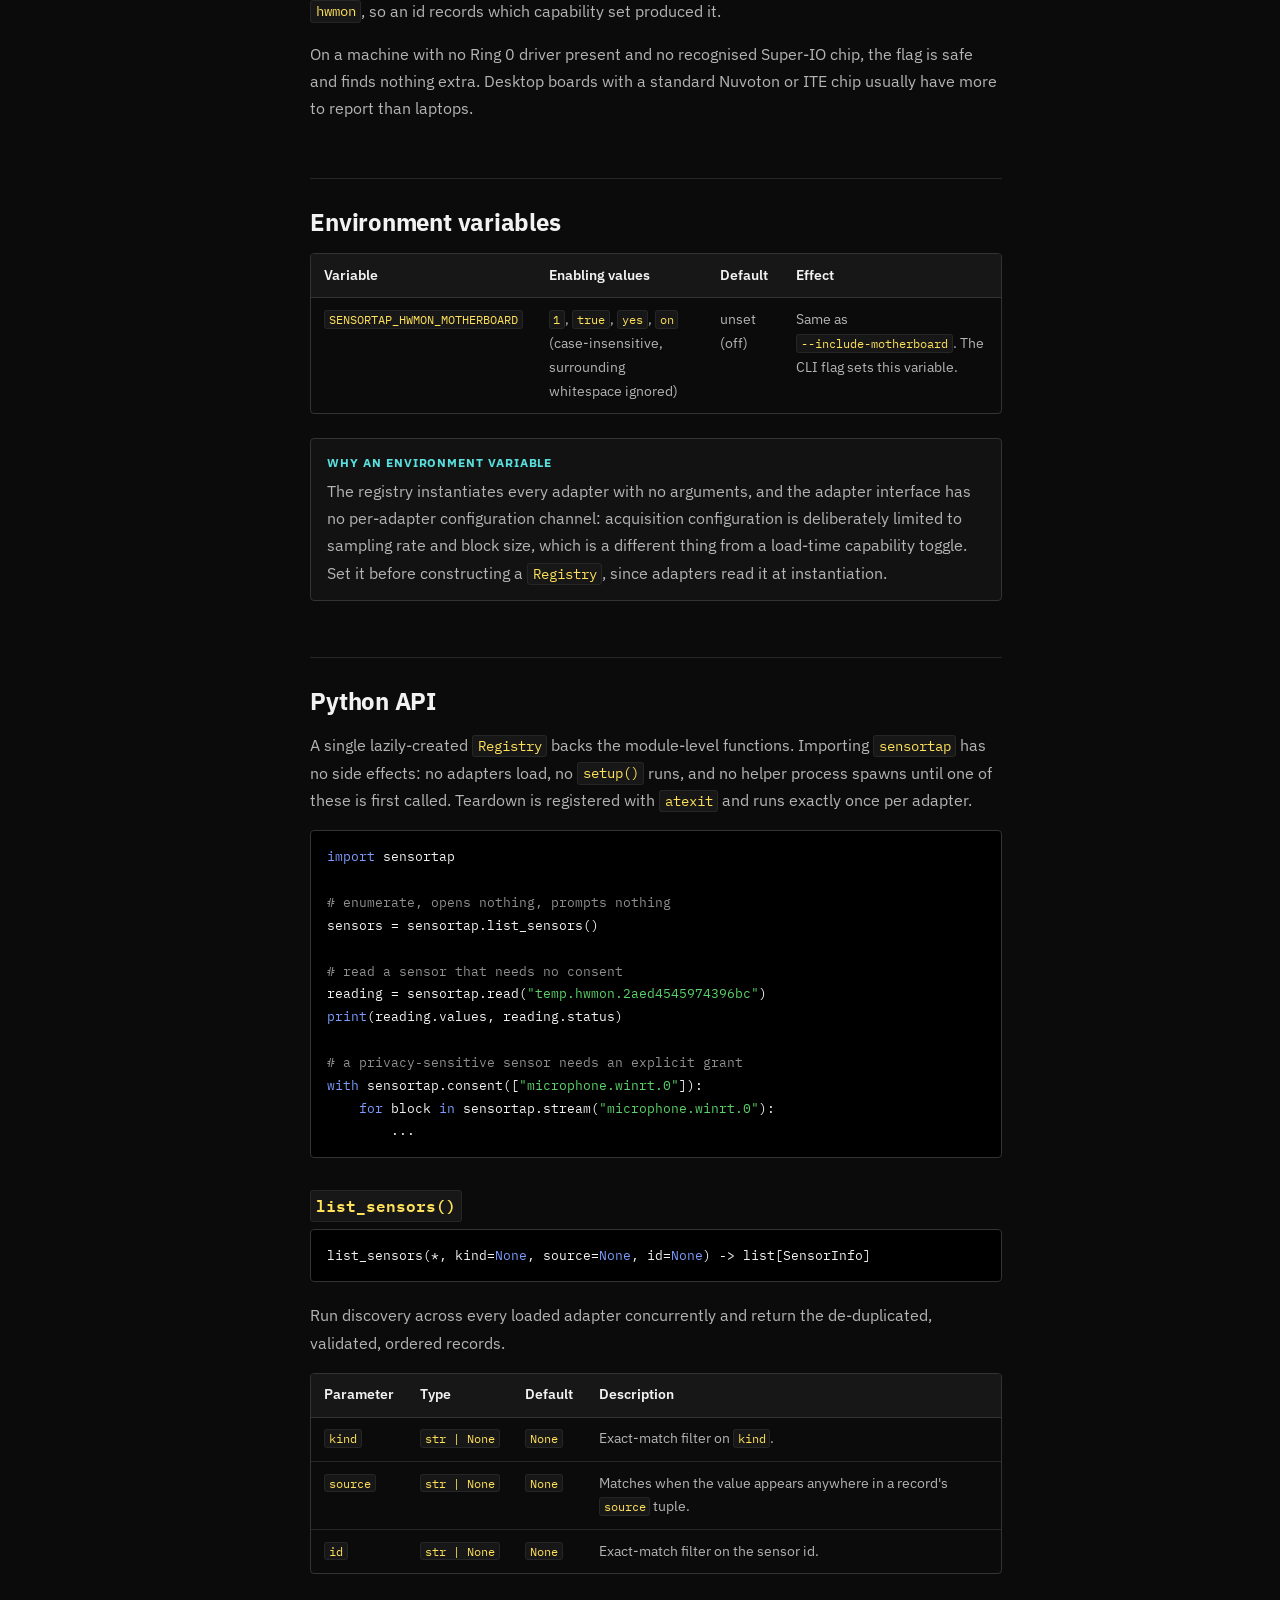
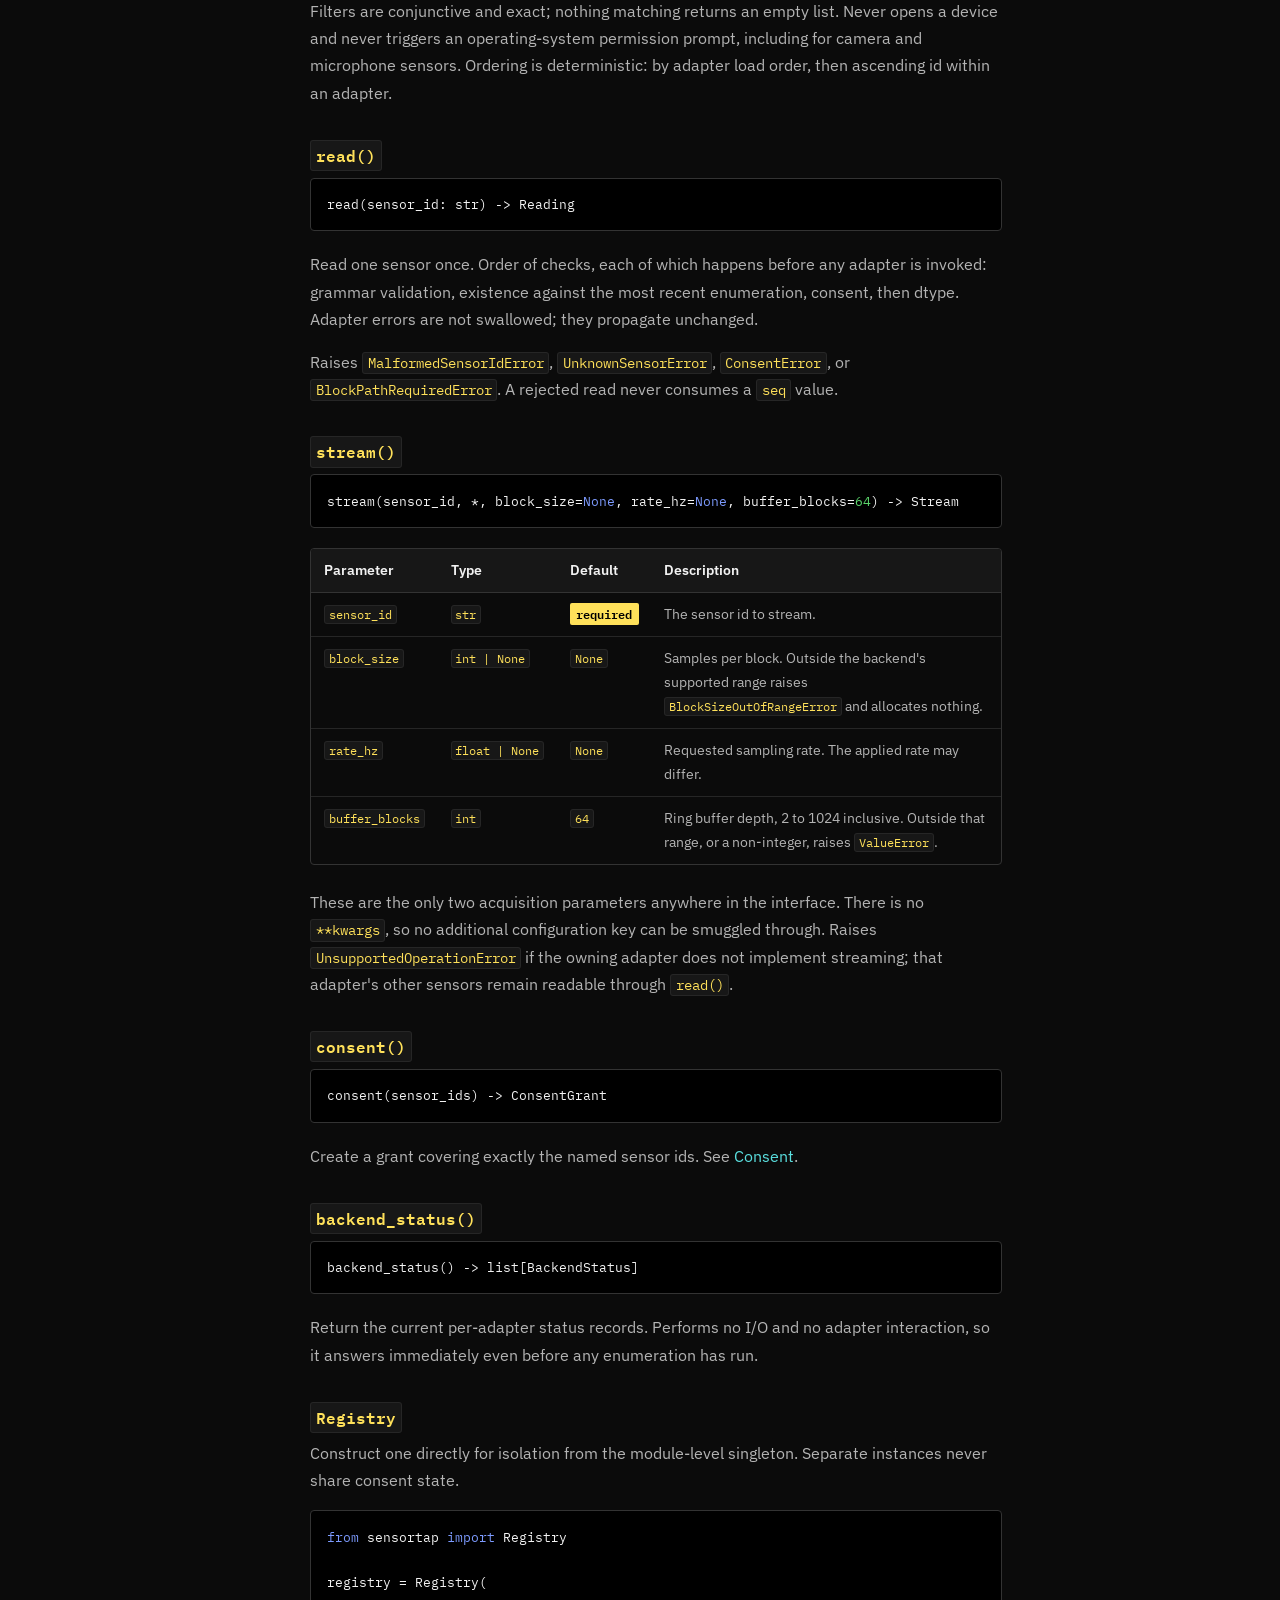
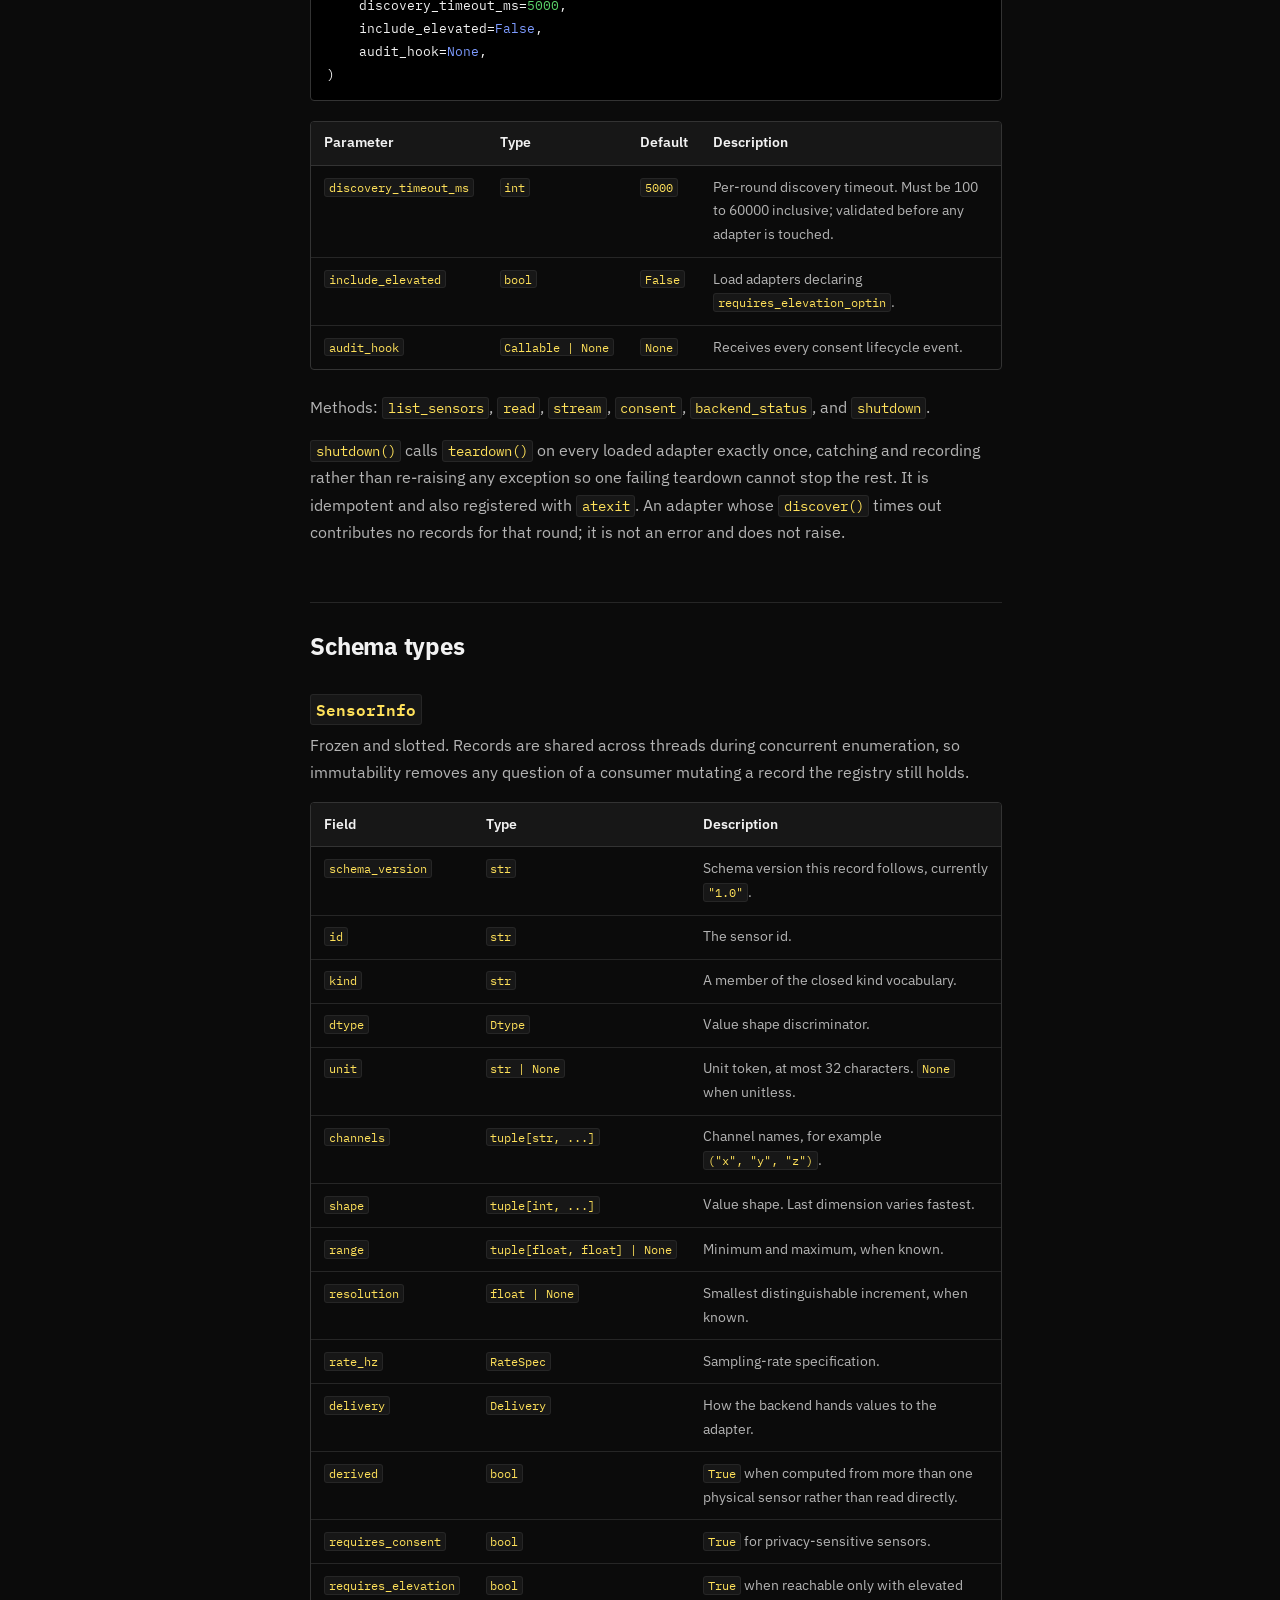
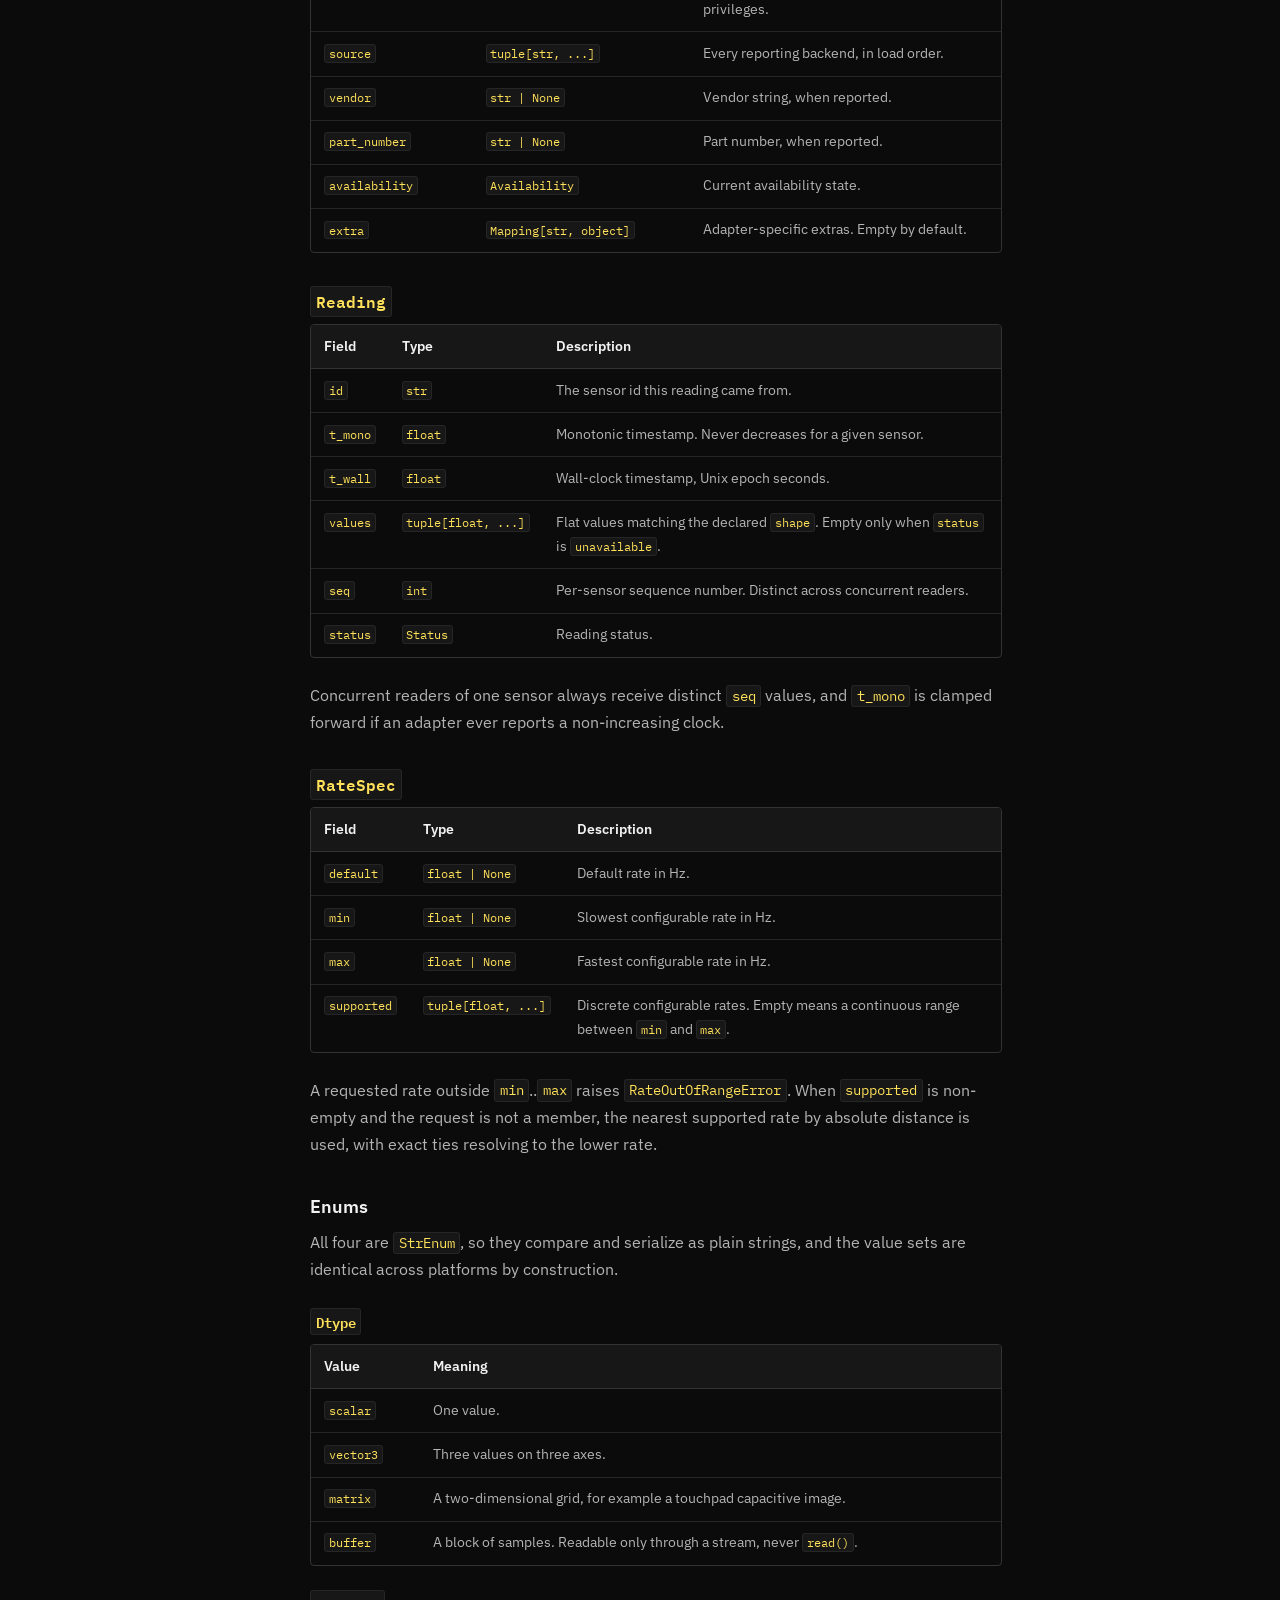
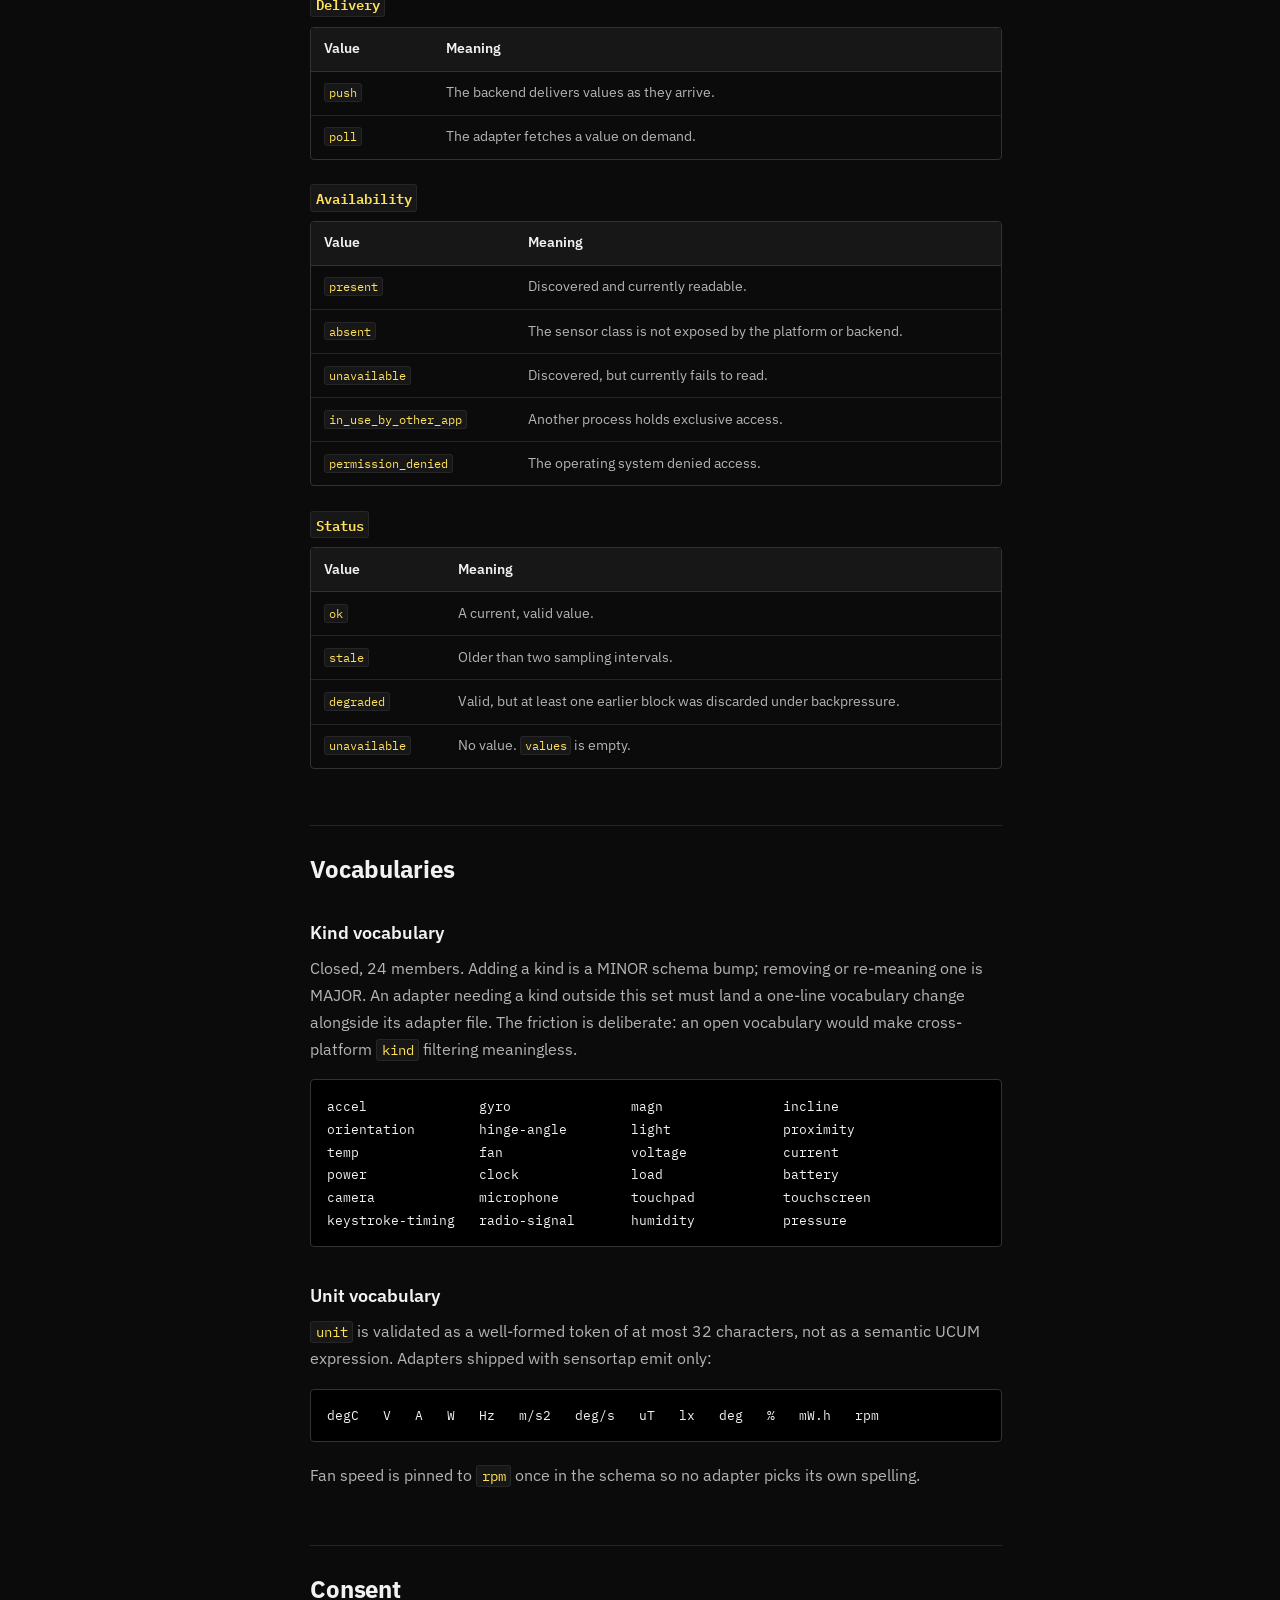
==== commit 54942565: "Add sensortap doctor; fix camera reachability and light sensor_id guard Ships the conformance check " ====
--- a/docs/site/docs/index.html
+++ b/docs/site/docs/index.html
@@ -348,6 +348,73 @@
       </div>
       <p>Exits with code <code>3</code> if the id is not in the current enumeration.</p>
 
+      <h3 id="cli-doctor"><code>doctor</code><a class="anchor" href="#cli-doctor" aria-label="Link to doctor">#</a></h3>
+      <p>
+        Run the shipped conformance check against every adapter that loaded on this machine,
+        and report the result. Takes no positional arguments.
+      </p>
+      <div class="code code--sh">
+        <pre><code><span class="tok-p">$</span> sensortap doctor
+<span class="tok-p">$</span> sensortap doctor --include-elevated
+<span class="tok-p">$</span> sensortap doctor --json</code></pre>
+      </div>
+      <p>
+        The test suite can only prove the adapter contract holds for hardware the maintainer
+        owns. <code>doctor</code> moves that same check to your machine, where the hardware
+        actually is. Several shipped defects were structurally present on every machine but
+        only observable on one carrying the relevant sensor, so this is the intended first
+        step for any bug report.
+      </p>
+      <p>
+        Each adapter is run through the five checks in
+        <a href="#conformance">the conformance check</a>: schema compliance of discovered
+        records, <code>Sensor_Id</code> stability across consecutive <code>discover()</code>
+        calls, reachability of every discovered sensor through <code>read()</code> or
+        <code>open_stream()</code>, adapter-level error behaviour, and the declared read-only
+        obligation.
+      </p>
+      <div class="code">
+        <pre><code>environment
+  sensortap: 0.1.0
+  python: 3.12.10
+  platform: Windows-10-10.0.19045-SP0
+  machine: AMD64
+  elevated: True
+
+adapters
+  [ok  ] winrt_motion
+  [ok  ] winrt_audio
+  [FAIL] winrt_light
+           adapter-level error behaviour: read() returned a Reading for a
+           sensor_id this adapter does not own
+
+9/10 adapters passed  failed: 1</code></pre>
+      </div>
+      <p>
+        On failure the plain-text output appends a GitHub issue URL with title and body already
+        filled in from the run. The environment block reports version, Python version, platform
+        string, machine architecture and elevation state, and deliberately carries no hostname,
+        no username and no sensor ids, because it is built to be pasted in public.
+      </p>
+      <p><code>--json</code> emits:</p>
+      <div class="tablewrap">
+        <table>
+          <thead><tr><th>Field</th><th>Type</th><th>Description</th></tr></thead>
+          <tbody>
+            <tr><td><code>environment</code></td><td>object</td><td><code>sensortap</code>, <code>schema</code>, <code>adapter_interface</code>, <code>python</code>, <code>platform</code>, <code>machine</code>, <code>elevated</code>.</td></tr>
+            <tr><td><code>adapters</code></td><td>array</td><td>One entry per loaded adapter: <code>adapter_id</code>, <code>passed</code>, and <code>checks</code> (each <code>name</code>, <code>passed</code>, <code>detail</code>).</td></tr>
+            <tr><td><code>summary</code></td><td>object</td><td><code>adapters_checked</code>, <code>adapters_passed</code>, <code>adapters_failed</code>.</td></tr>
+            <tr><td><code>report_url</code></td><td>string</td><td>Present only when at least one adapter failed; the prefilled issue URL.</td></tr>
+          </tbody>
+        </table>
+      </div>
+      <p>
+        Exits <code>0</code> when every adapter passes and <code>7</code> when any adapter
+        fails. Code <code>7</code> is deliberately distinct from the generic <code>1</code>:
+        "sensortap itself broke" and "sensortap works and found a real contract violation on
+        your hardware" are different outcomes, and CI needs to tell them apart.
+      </p>
+
       <h3 id="cli-options">Global options<a class="anchor" href="#cli-options" aria-label="Link to Global options">#</a></h3>
 
       <div class="tablewrap">
@@ -953,6 +1020,7 @@
             <tr><td><code>4</code></td><td>Sensor unavailable or device open failure</td><td><code>SensorUnavailableError</code>, <code>DeviceOpenError</code>, <code>StreamBusyError</code>, <code>BlockPathRequiredError</code>, <code>UnsupportedOperationError</code></td></tr>
             <tr><td><code>5</code></td><td>Missing consent</td><td><code>ConsentError</code>, <code>InvalidConsentRequestError</code></td></tr>
             <tr><td><code>6</code></td><td>Read timeout</td><td><code>ReadTimeoutError</code></td></tr>
+            <tr><td><code>7</code></td><td><a href="#cli-doctor"><code>doctor</code></a> found adapters that fail the conformance contract</td><td>— (a finding, not an exception)</td></tr>
           </tbody>
         </table>
       </div>
@@ -1136,6 +1204,14 @@
         <pre><code><span class="tok-p">$</span> python -m sensortap.adapters.conformance my_package.adapter:MyWidgetAdapter</code></pre>
       </div>
       <p>Exits <code>0</code> when the report passes, <code>1</code> when it fails, <code>2</code> on a usage or construction error.</p>
+      <p>
+        It runs five checks: schema compliance of discovered records, <code>Sensor_Id</code>
+        stability across consecutive <code>discover()</code> calls, reachability of every
+        discovered sensor through <code>read()</code> or <code>open_stream()</code>,
+        adapter-level error behaviour, and the declared read-only obligation.
+        <a href="#cli-doctor"><code>sensortap doctor</code></a> runs the same check against
+        every adapter loaded on the current machine.
+      </p>
 
       <h3 id="load-sequence">Load sequence<a class="anchor" href="#load-sequence" aria-label="Link to Load sequence">#</a></h3>
       <ol>
@@ -1184,6 +1260,23 @@
         <li><b>Unit semantics.</b> <code>unit</code> is validated as a token, not as a UCUM expression.</li>
         <li><b>Motherboard and EC sensors.</b> Available only under an explicit opt-in, and absent entirely where no Ring&nbsp;0 driver is already present or no Super-IO chip is recognised.</li>
         <li><b>Adoption figures.</b> None exist to quote, and none are invented.</li>
+        <li>
+          <b>Precision-touchpad detection on every laptop.</b> <code>win_touchpad</code>
+          identifies a touchpad through WinRT <code>PointerDevice</code>. On some machines —
+          verified on a Dell G3 3779 — the only reported <code>PointerDevice</code> says
+          <code>type=MOUSE</code>, <code>is_integrated=False</code>,
+          <code>max_contacts=1</code> and exposes Generic Desktop X/Y usages only, with no
+          field distinguishing it from a USB mouse. The adapter correctly reports no touchpad
+          and a real touchpad goes undiscovered. A fix needs a detection path WinRT does not
+          offer, so it is filed rather than guessed at.
+        </li>
+        <li>
+          <b>Correct behaviour on hardware the maintainer does not own.</b> Adapters are written
+          against the schema contract and the test suite proves it holds for the hardware
+          available. It cannot prove anything about hardware it has never seen.
+          <a href="#cli-doctor"><code>sensortap doctor</code></a> exists so the check runs where
+          the hardware is.
+        </li>
       </ul>
 
       <footer class="foot">
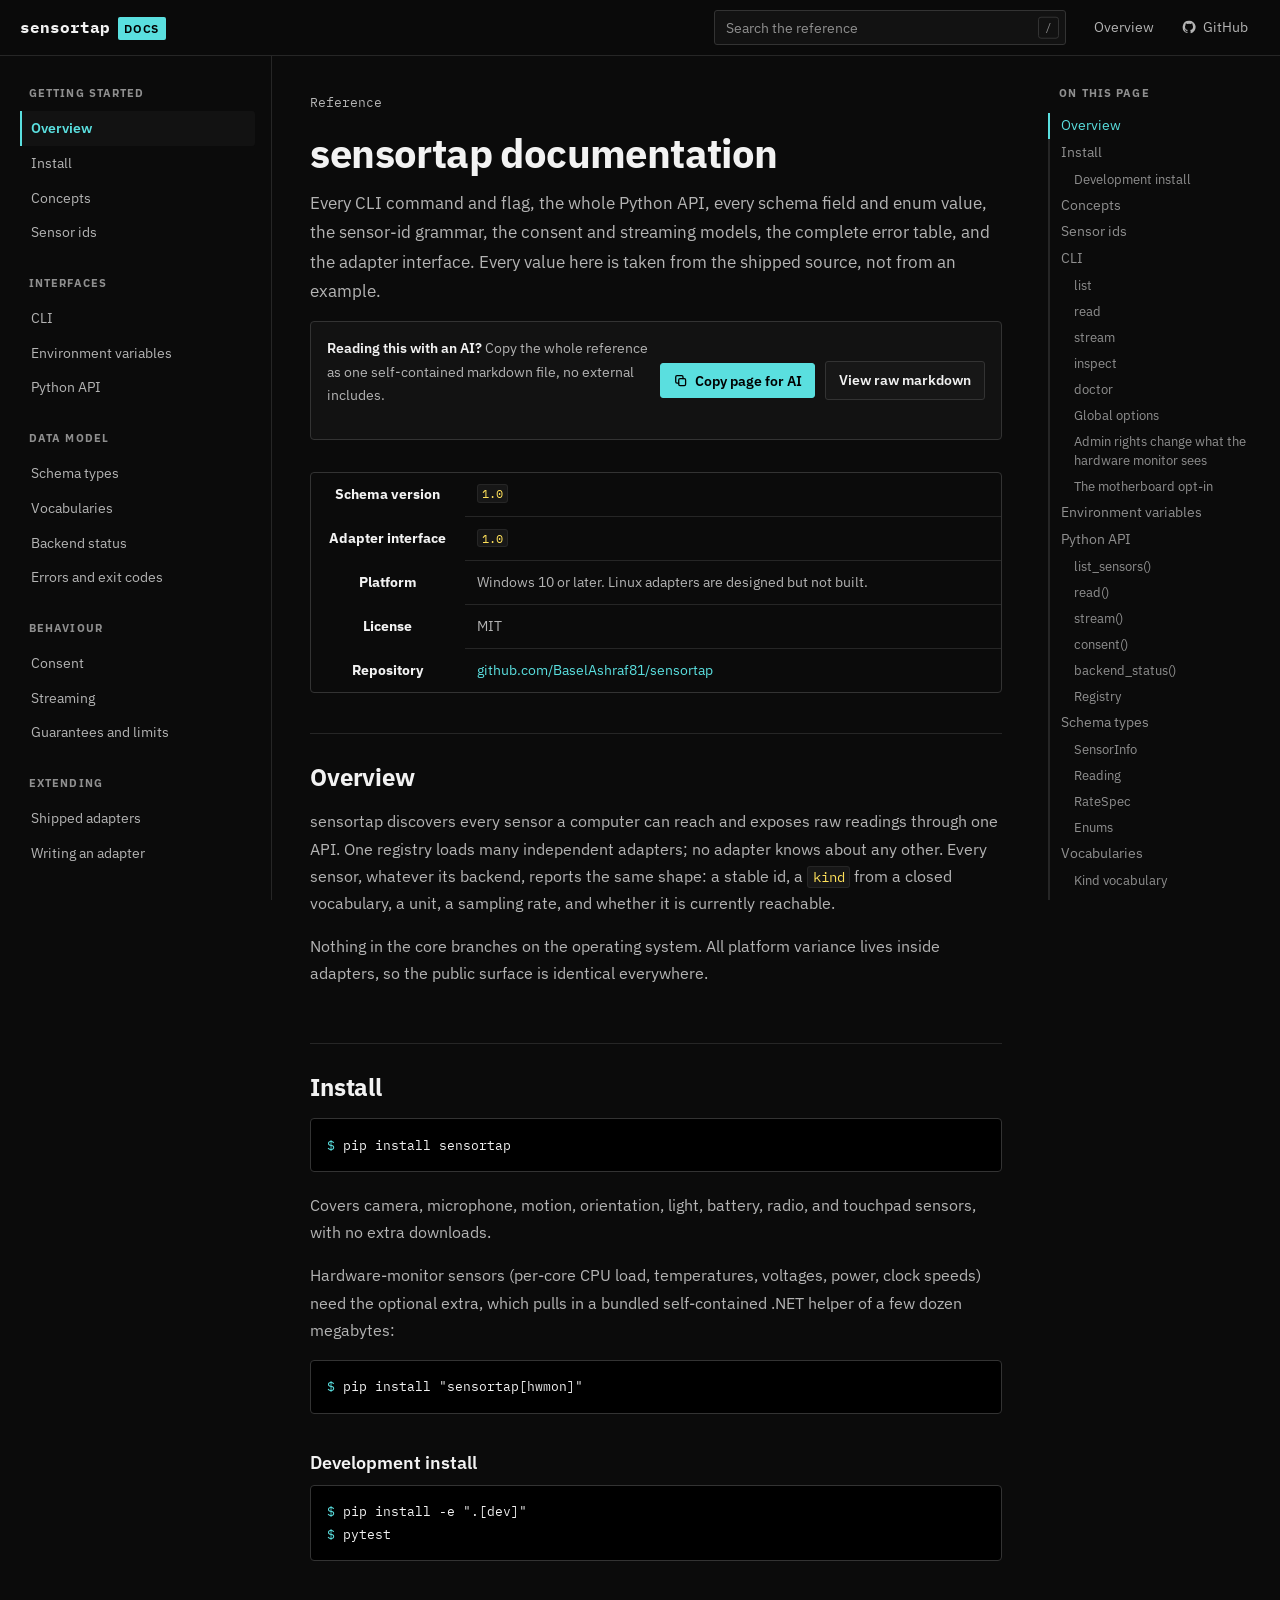
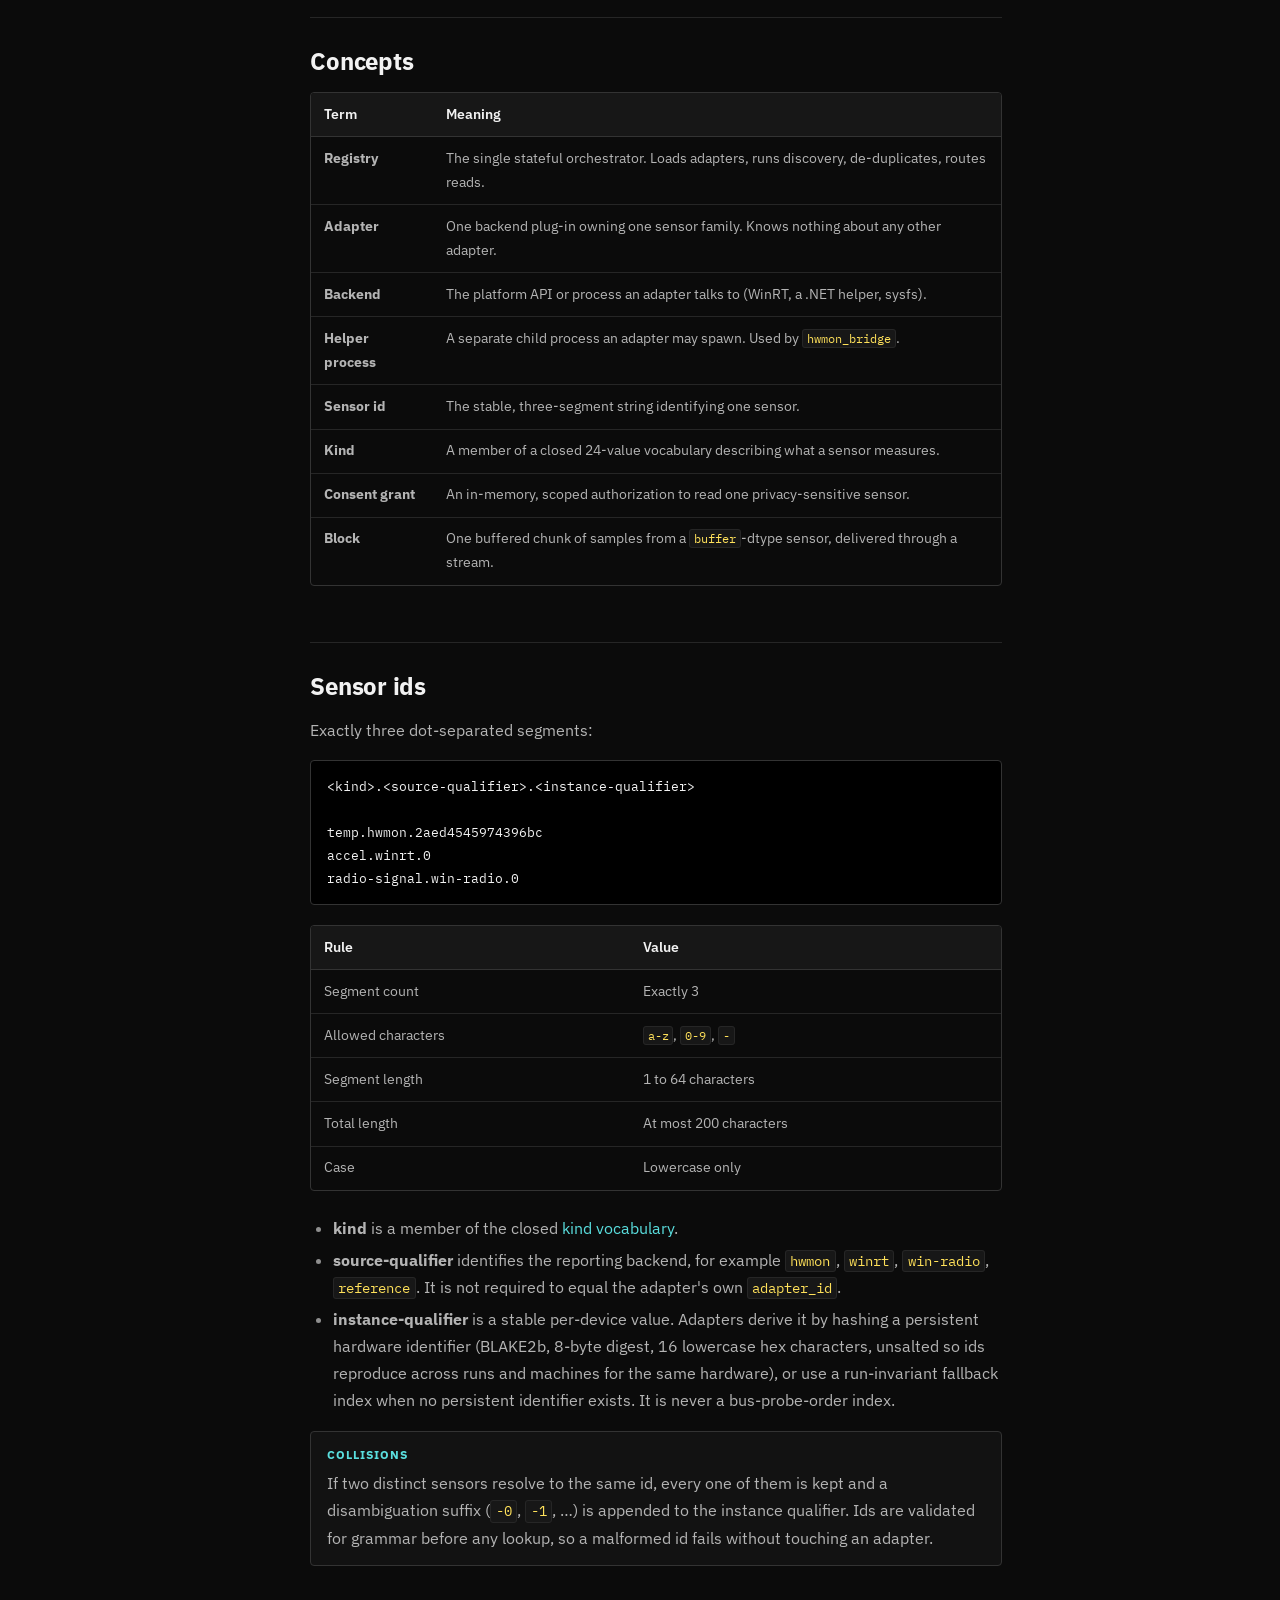
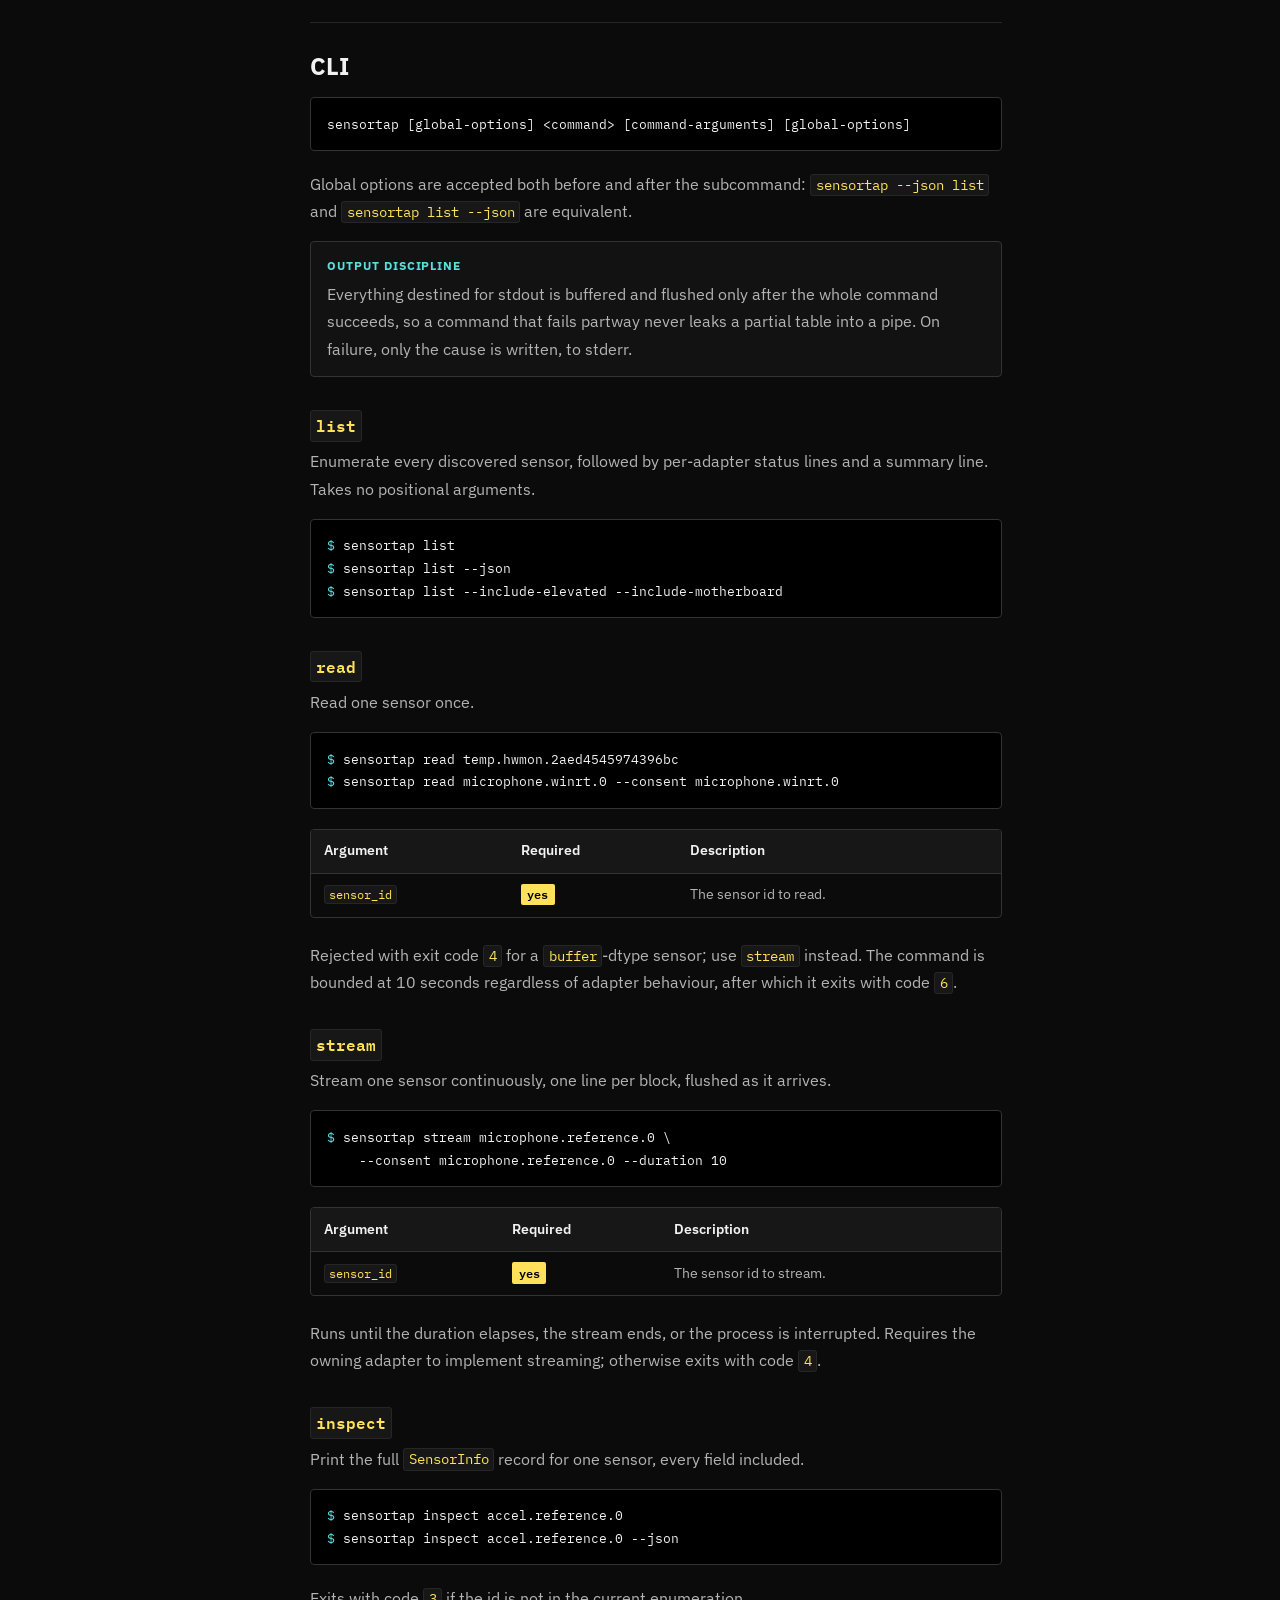
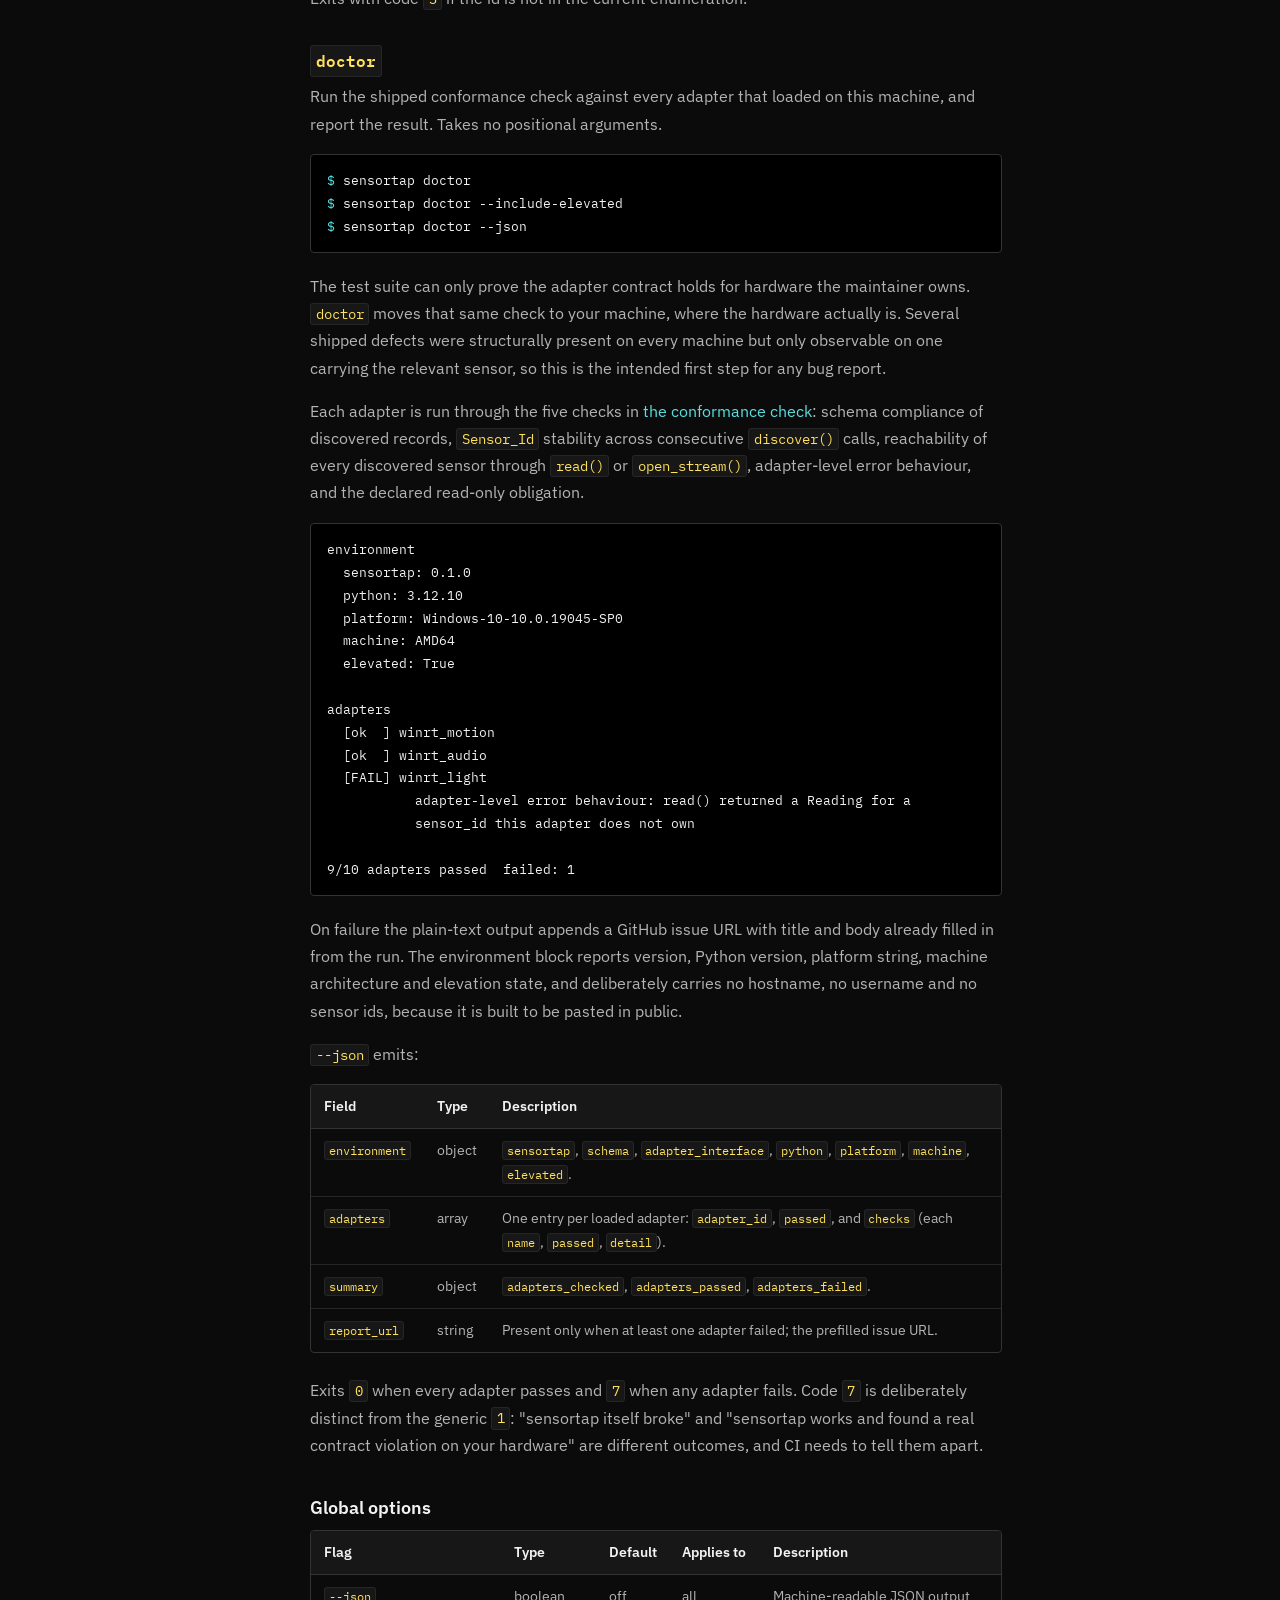
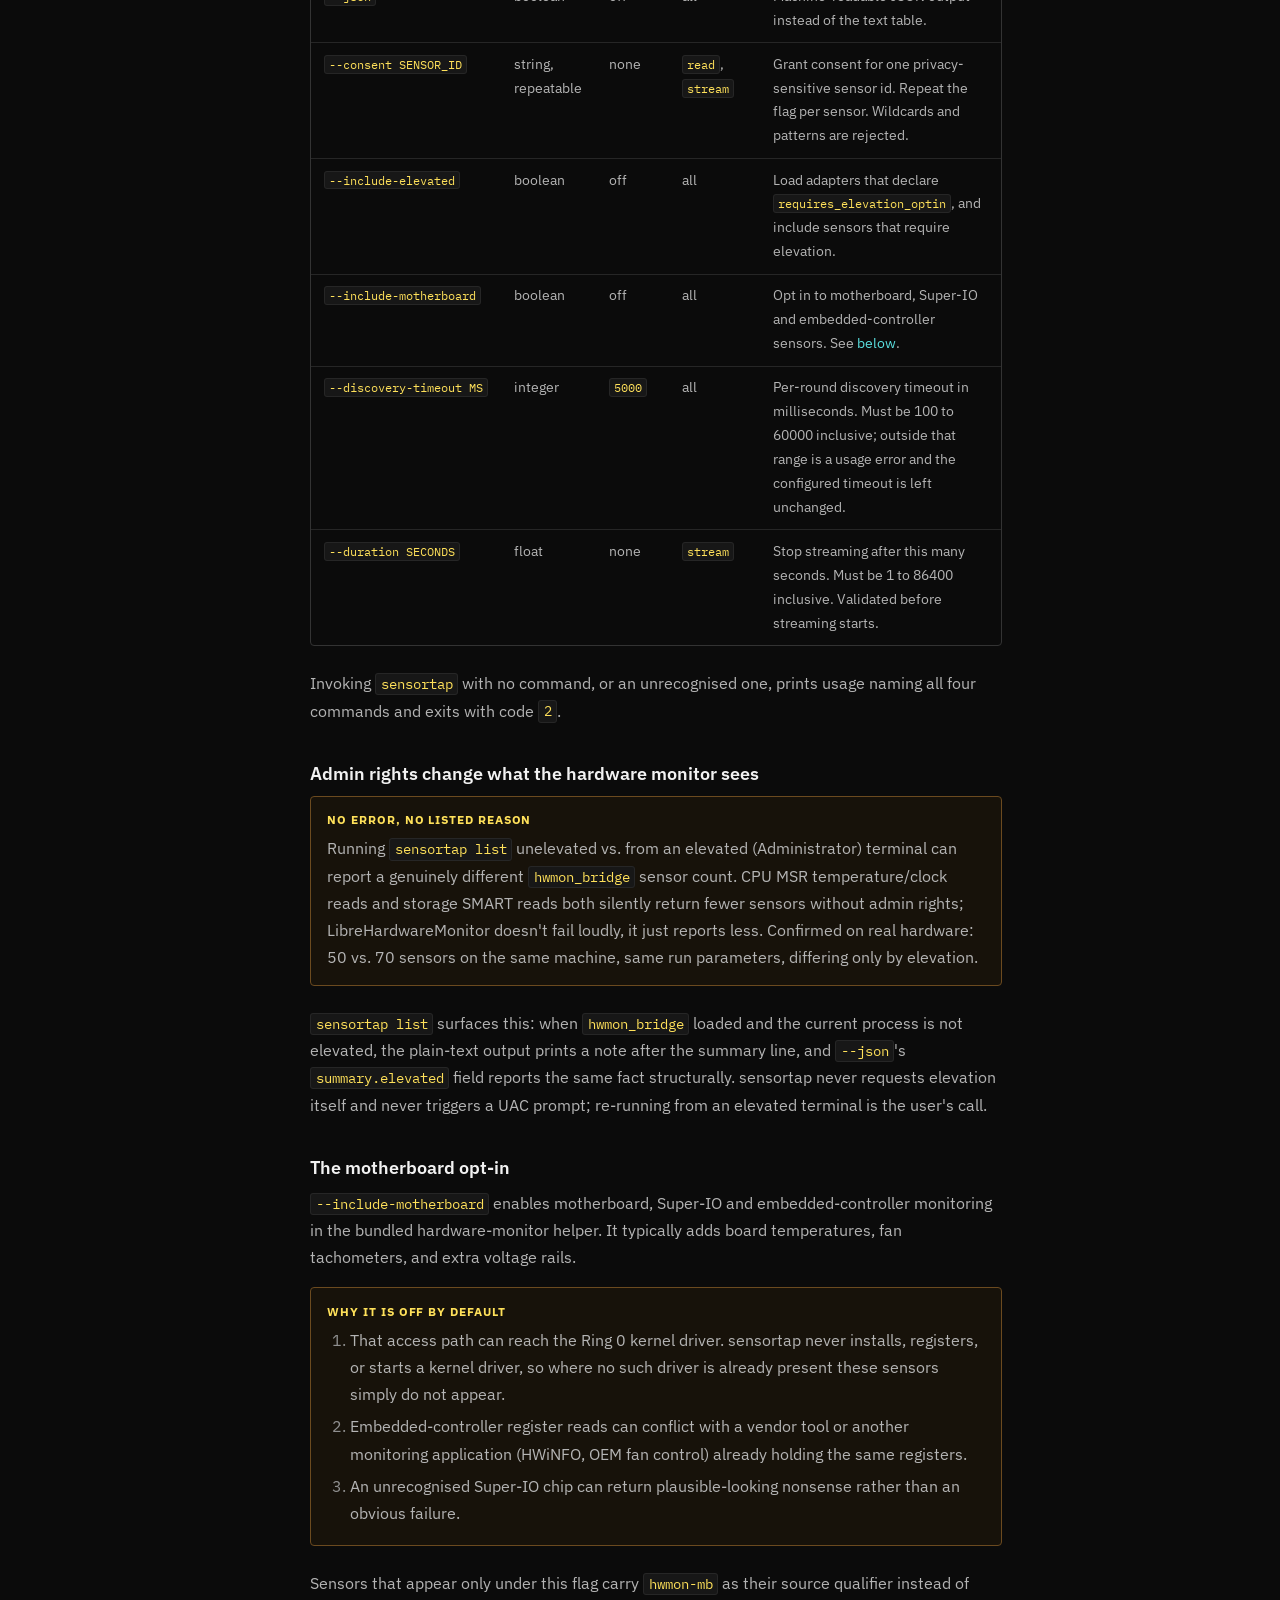
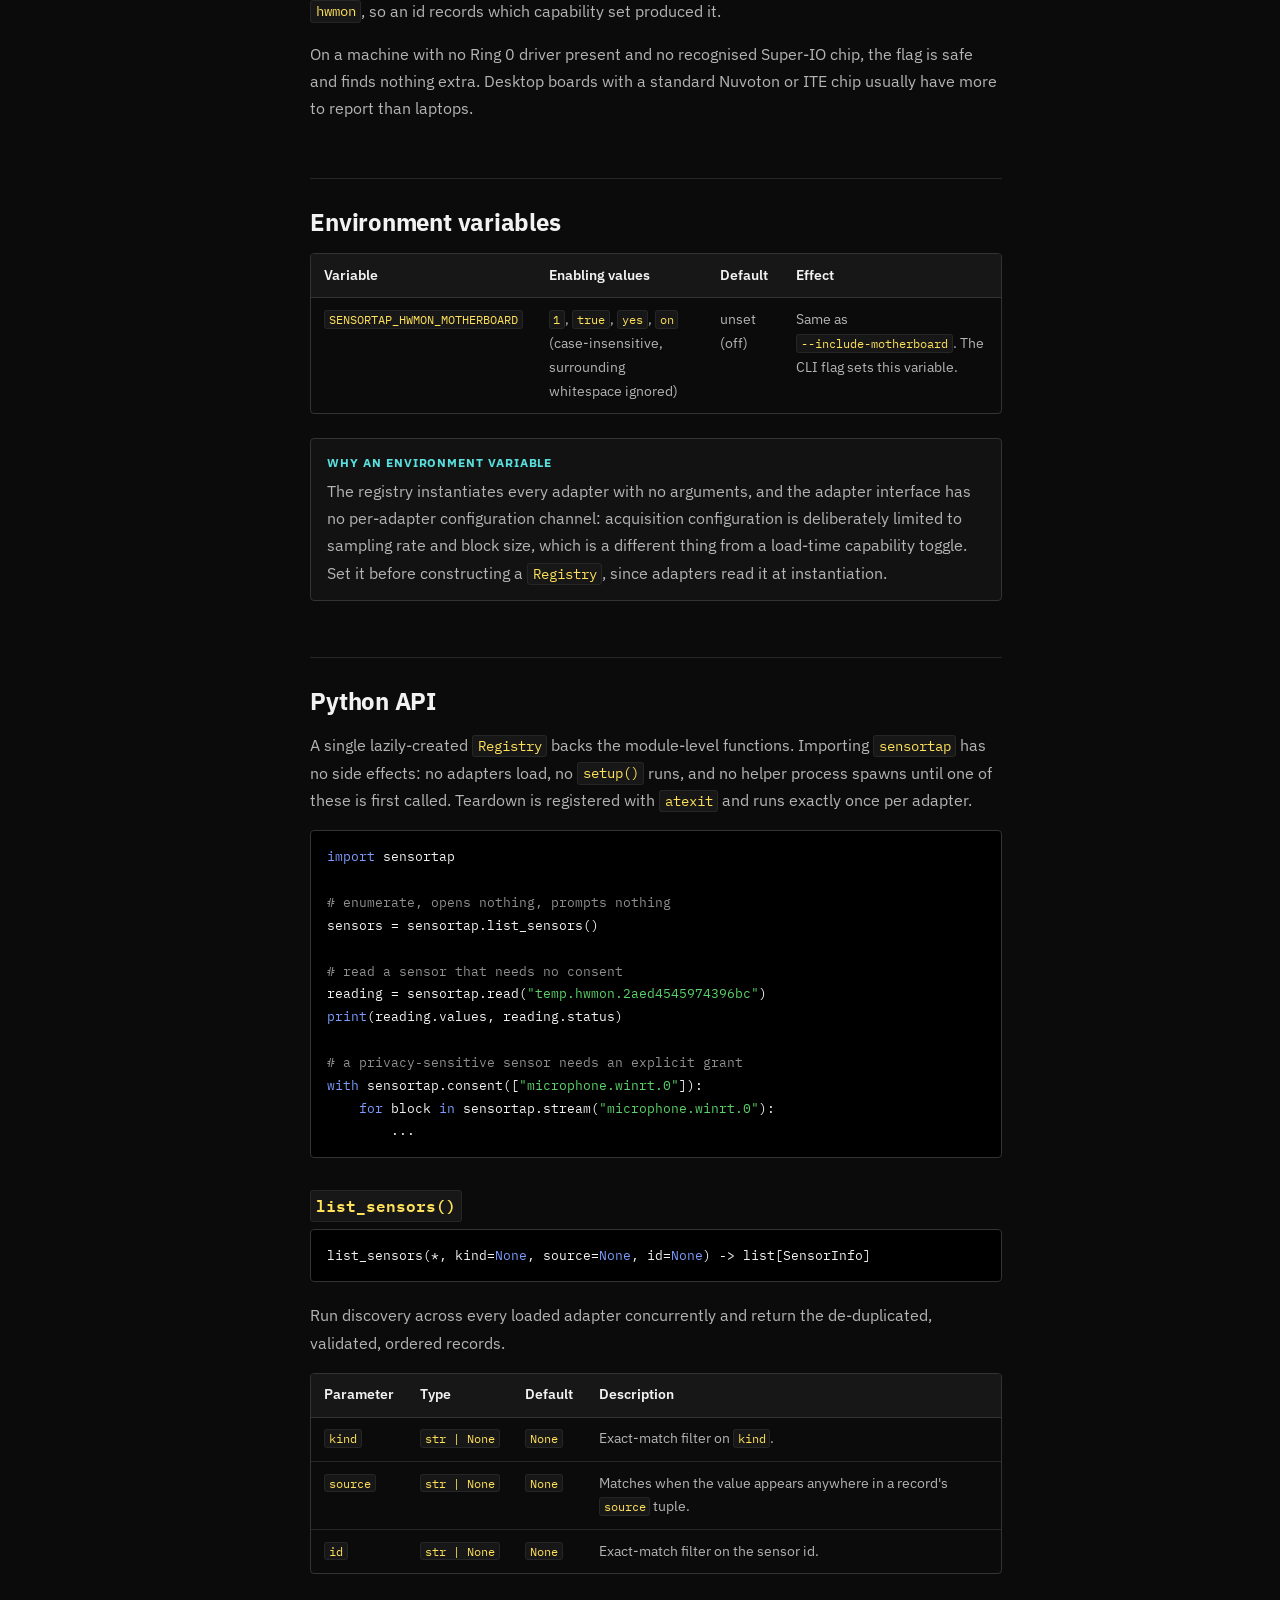
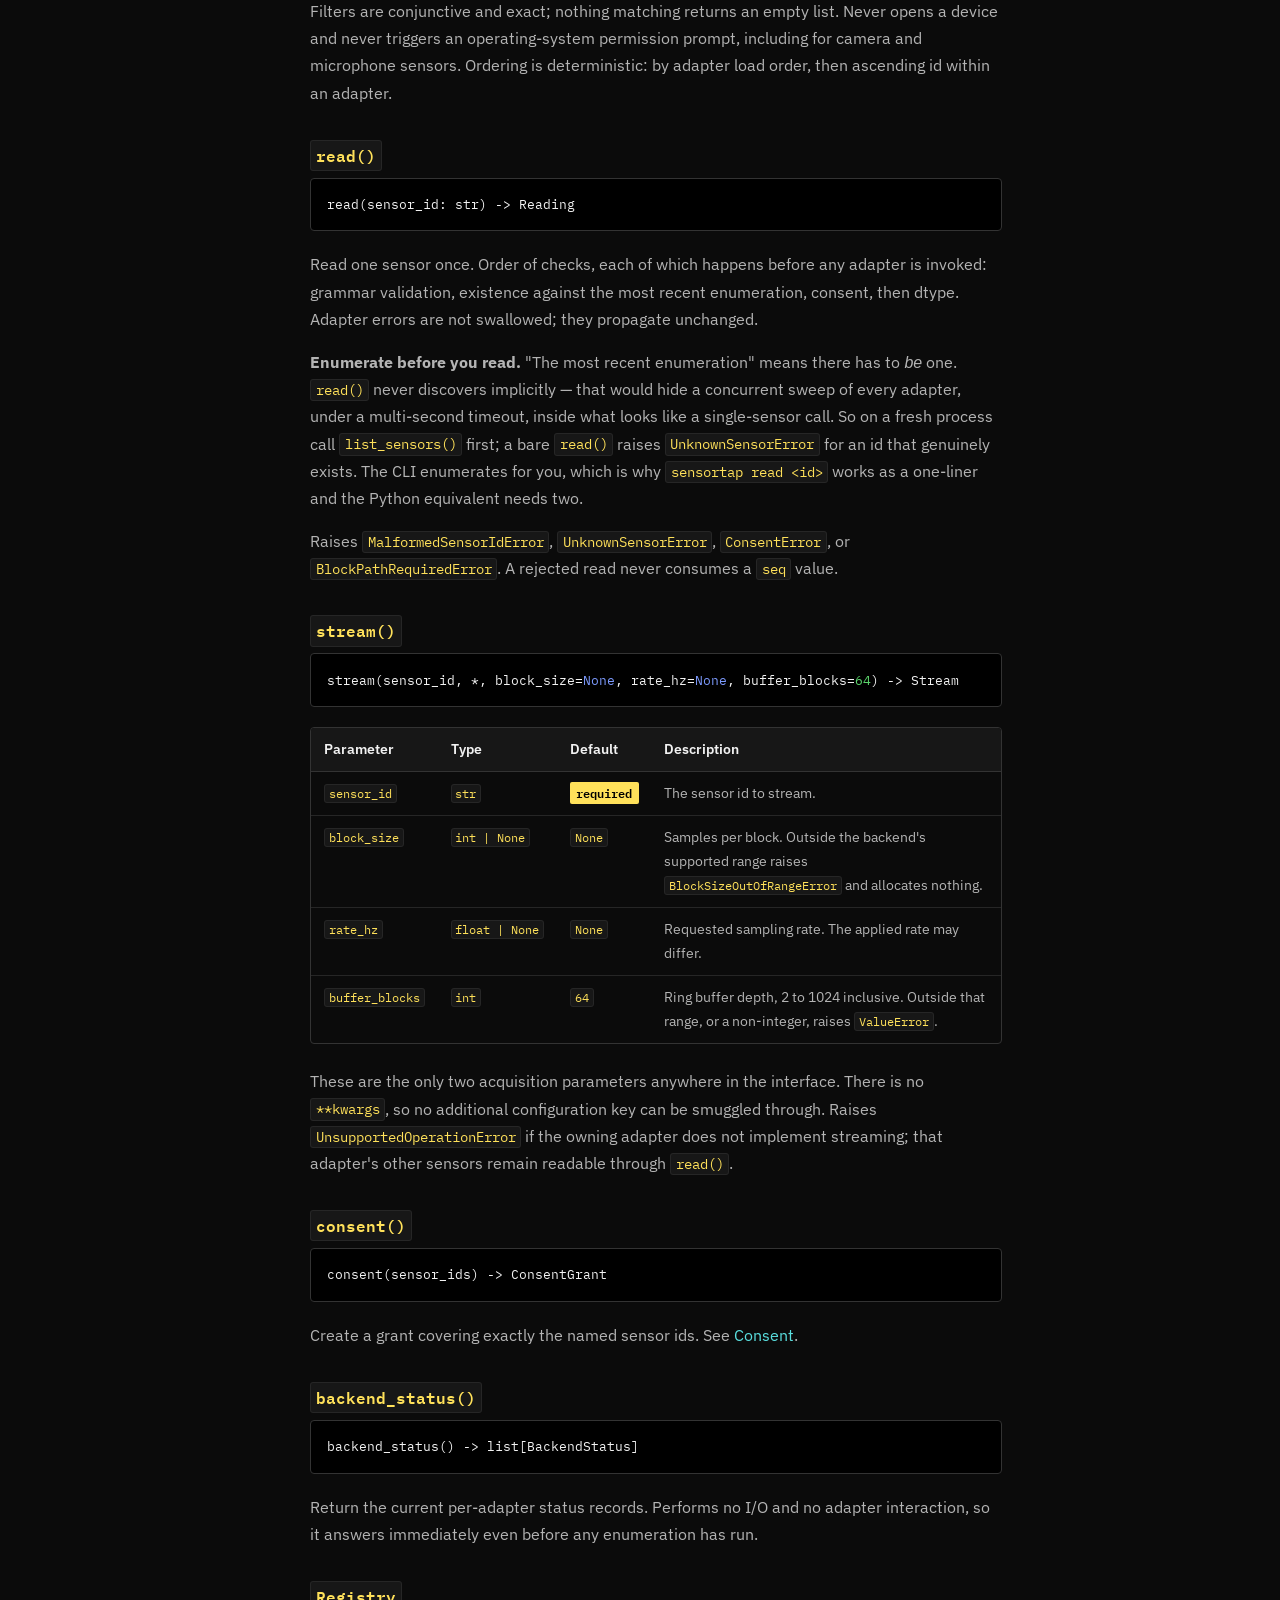
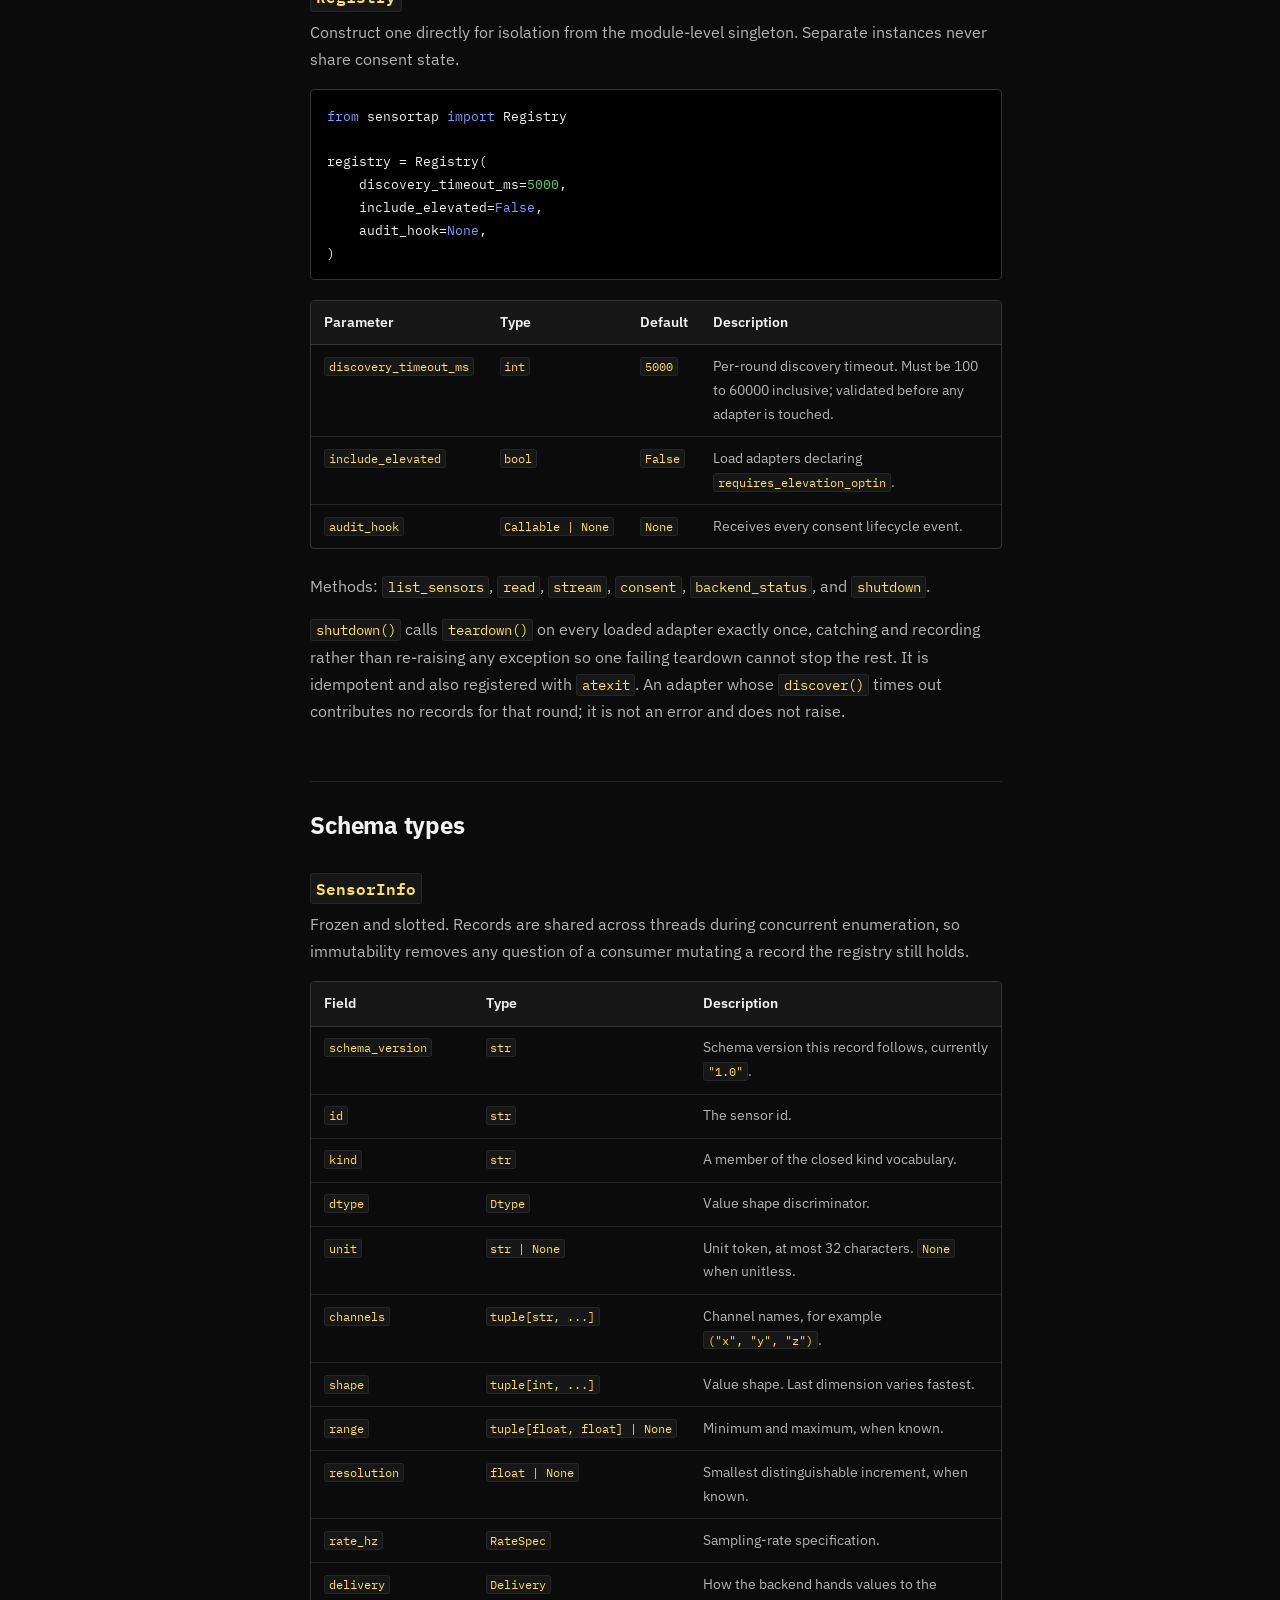
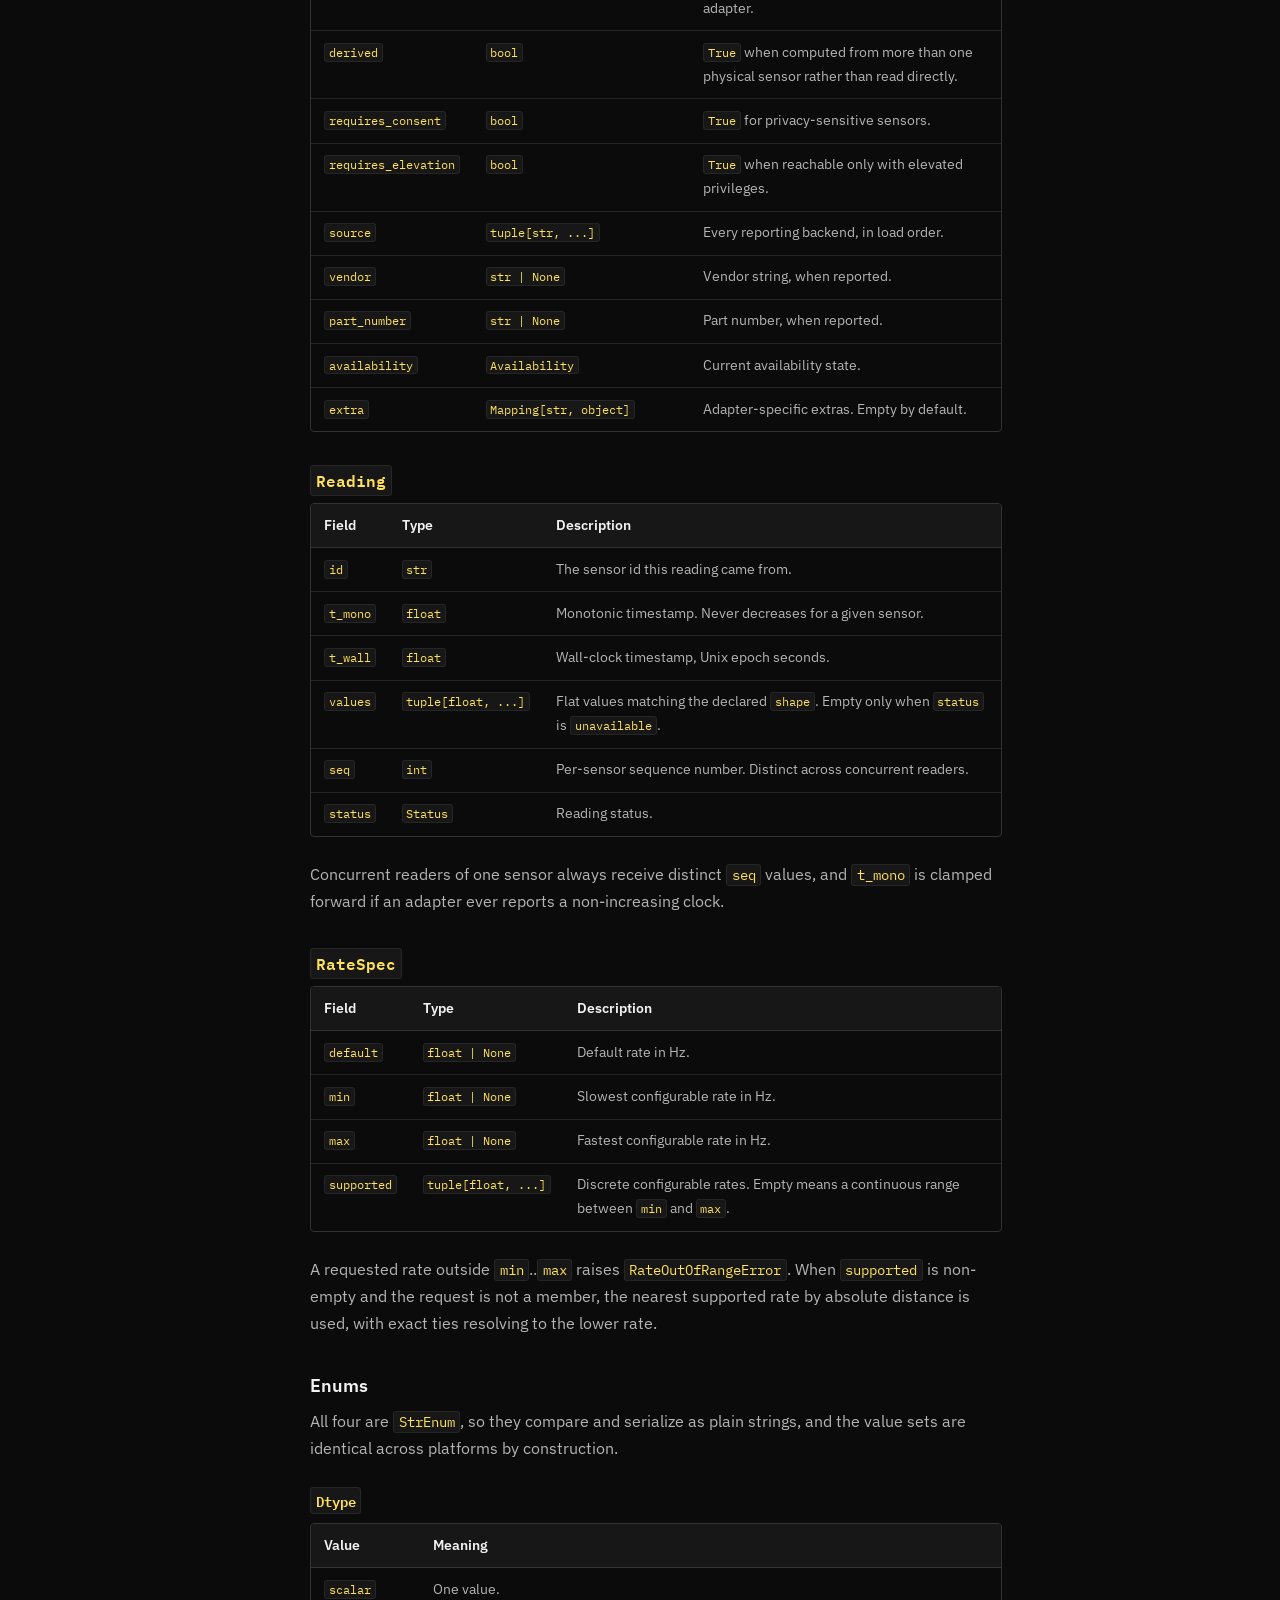
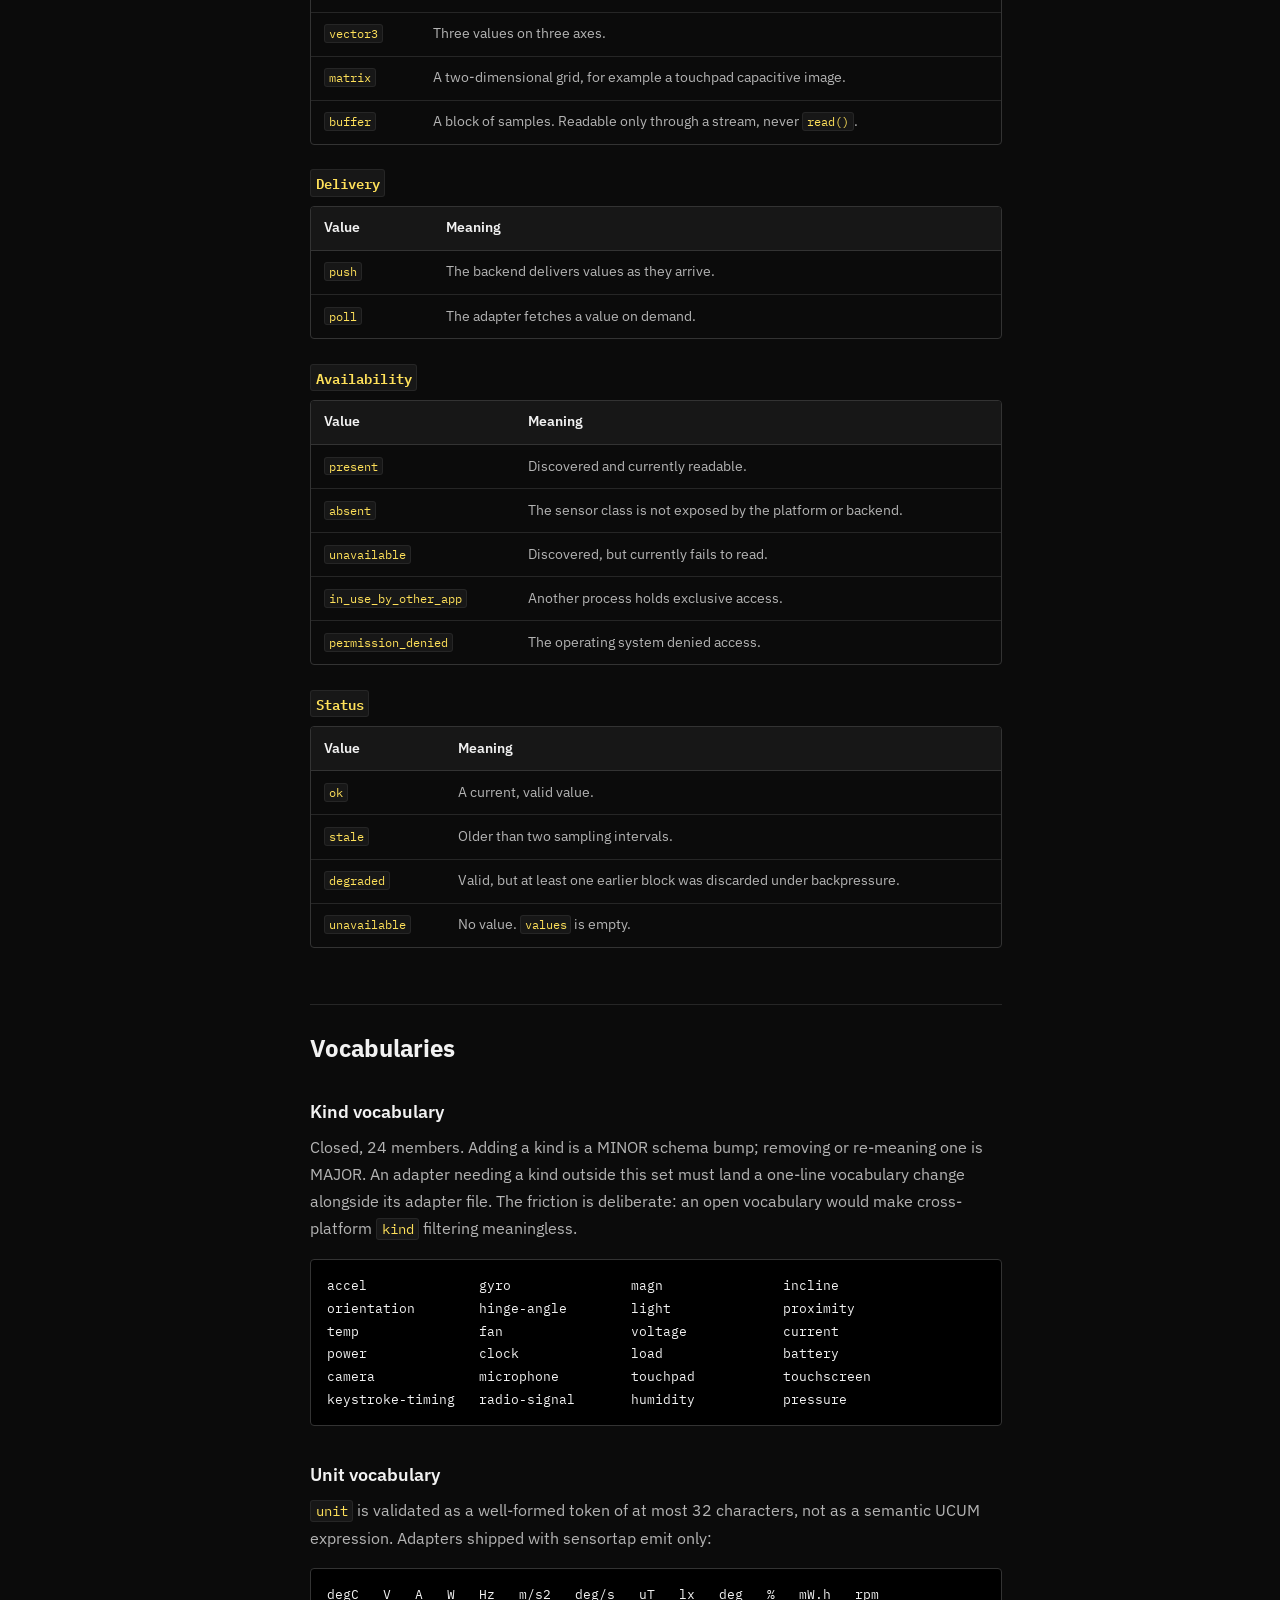
==== commit 32fd73a6: "Fix quickstart examples that returned no value; document the enumerate-first rule The README and lan" ====
--- a/docs/site/docs/index.html
+++ b/docs/site/docs/index.html
@@ -594,6 +594,15 @@
         then dtype. Adapter errors are not swallowed; they propagate unchanged.
       </p>
       <p>
+        <b>Enumerate before you read.</b> "The most recent enumeration" means there has to
+        <em>be</em> one. <code>read()</code> never discovers implicitly — that would hide a
+        concurrent sweep of every adapter, under a multi-second timeout, inside what looks like
+        a single-sensor call. So on a fresh process call <code>list_sensors()</code> first; a
+        bare <code>read()</code> raises <code>UnknownSensorError</code> for an id that genuinely
+        exists. The CLI enumerates for you, which is why <code>sensortap read &lt;id&gt;</code>
+        works as a one-liner and the Python equivalent needs two.
+      </p>
+      <p>
         Raises <code>MalformedSensorIdError</code>, <code>UnknownSensorError</code>,
         <code>ConsentError</code>, or <code>BlockPathRequiredError</code>. A rejected read never
         consumes a <code>seq</code> value.
@@ -1086,11 +1095,26 @@
         <span class="note__label">Not hardware</span>
         <p>
           A tenth adapter, <code>reference</code>, ships as a synthetic contributor example. It
-          requires no hardware and exposes one sensor per dtype, including deliberate edge
-          cases: a stale-value path, a never-received-value path that always reads
-          <code>unavailable</code>, a plain poll path, and a block/stream path.
-          <code>accel.reference.0</code> in particular never produces a sample by design, so it
-          always reads <code>unavailable</code>. Its readings are not measurements.
+          requires no hardware and exposes one sensor per dtype, each demonstrating a different
+          path an adapter has to get right. It is not hardware and its readings are not
+          measurements.
+        </p>
+        <div class="tablewrap">
+          <table>
+            <thead><tr><th>Sensor</th><th>Demonstrates</th></tr></thead>
+            <tbody>
+              <tr><td><code>temp.reference.0</code></td><td>The normal push path, plus the stale-value rule: <code>read()</code> reports <code>stale</code> rather than passing off an old value as <code>ok</code>. The one to use when you want an example that returns a number.</td></tr>
+              <tr><td><code>accel.reference.0</code></td><td>The never-received-a-value path. It is <code>present</code> and <em>deliberately never produces a sample</em>, so <code>read()</code> returns immediately with <code>status = unavailable</code> and empty <code>values</code> instead of blocking forever. The fixture working correctly, not a broken sensor.</td></tr>
+              <tr><td><code>touchpad.reference.0</code></td><td>The plain synchronous poll path.</td></tr>
+              <tr><td><code>microphone.reference.0</code></td><td>The block/stream path; <code>buffer</code> dtype, so <code>stream()</code> only.</td></tr>
+            </tbody>
+          </table>
+        </div>
+        <p>
+          Worth knowing before you meet it: a sensor that is <code>present</code> but reads
+          <code>unavailable</code> looks like a bug and is not one. That combination is legal
+          and load-bearing across the whole project — a device can exist while a current value
+          does not.
         </p>
       </div>
 
@@ -1261,14 +1285,15 @@
         <li><b>Motherboard and EC sensors.</b> Available only under an explicit opt-in, and absent entirely where no Ring&nbsp;0 driver is already present or no Super-IO chip is recognised.</li>
         <li><b>Adoption figures.</b> None exist to quote, and none are invented.</li>
         <li>
-          <b>Precision-touchpad detection on every laptop.</b> <code>win_touchpad</code>
-          identifies a touchpad through WinRT <code>PointerDevice</code>. On some machines —
-          verified on a Dell G3 3779 — the only reported <code>PointerDevice</code> says
-          <code>type=MOUSE</code>, <code>is_integrated=False</code>,
-          <code>max_contacts=1</code> and exposes Generic Desktop X/Y usages only, with no
-          field distinguishing it from a USB mouse. The adapter correctly reports no touchpad
-          and a real touchpad goes undiscovered. A fix needs a detection path WinRT does not
-          offer, so it is filed rather than guessed at.
+          <b>A touchpad's maximum contact count.</b> Touchpad presence is detected from the
+          HID usage tables — usage page <code>0x0D</code> (Digitizer), usage <code>0x05</code>
+          (Touch Pad) — which is vendor-neutral and separates a touchpad from a touchscreen
+          (<code>0x04</code>) or a pen (<code>0x02</code>). A maximum-contacts figure lives in
+          the HID report descriptor, and parsing it requires opening the device, which
+          <code>discover()</code> never does. Where WinRT's <code>PointerDevice</code> does not
+          also surface the touchpad, <code>touchpad.win-ptp.0</code> is <code>present</code>
+          while <code>touchpad.win-contacts.0</code> is <code>absent</code>: the touchpad
+          exists and its contact count is not obtainable without acquisition.
         </li>
         <li>
           <b>Correct behaviour on hardware the maintainer does not own.</b> Adapters are written
